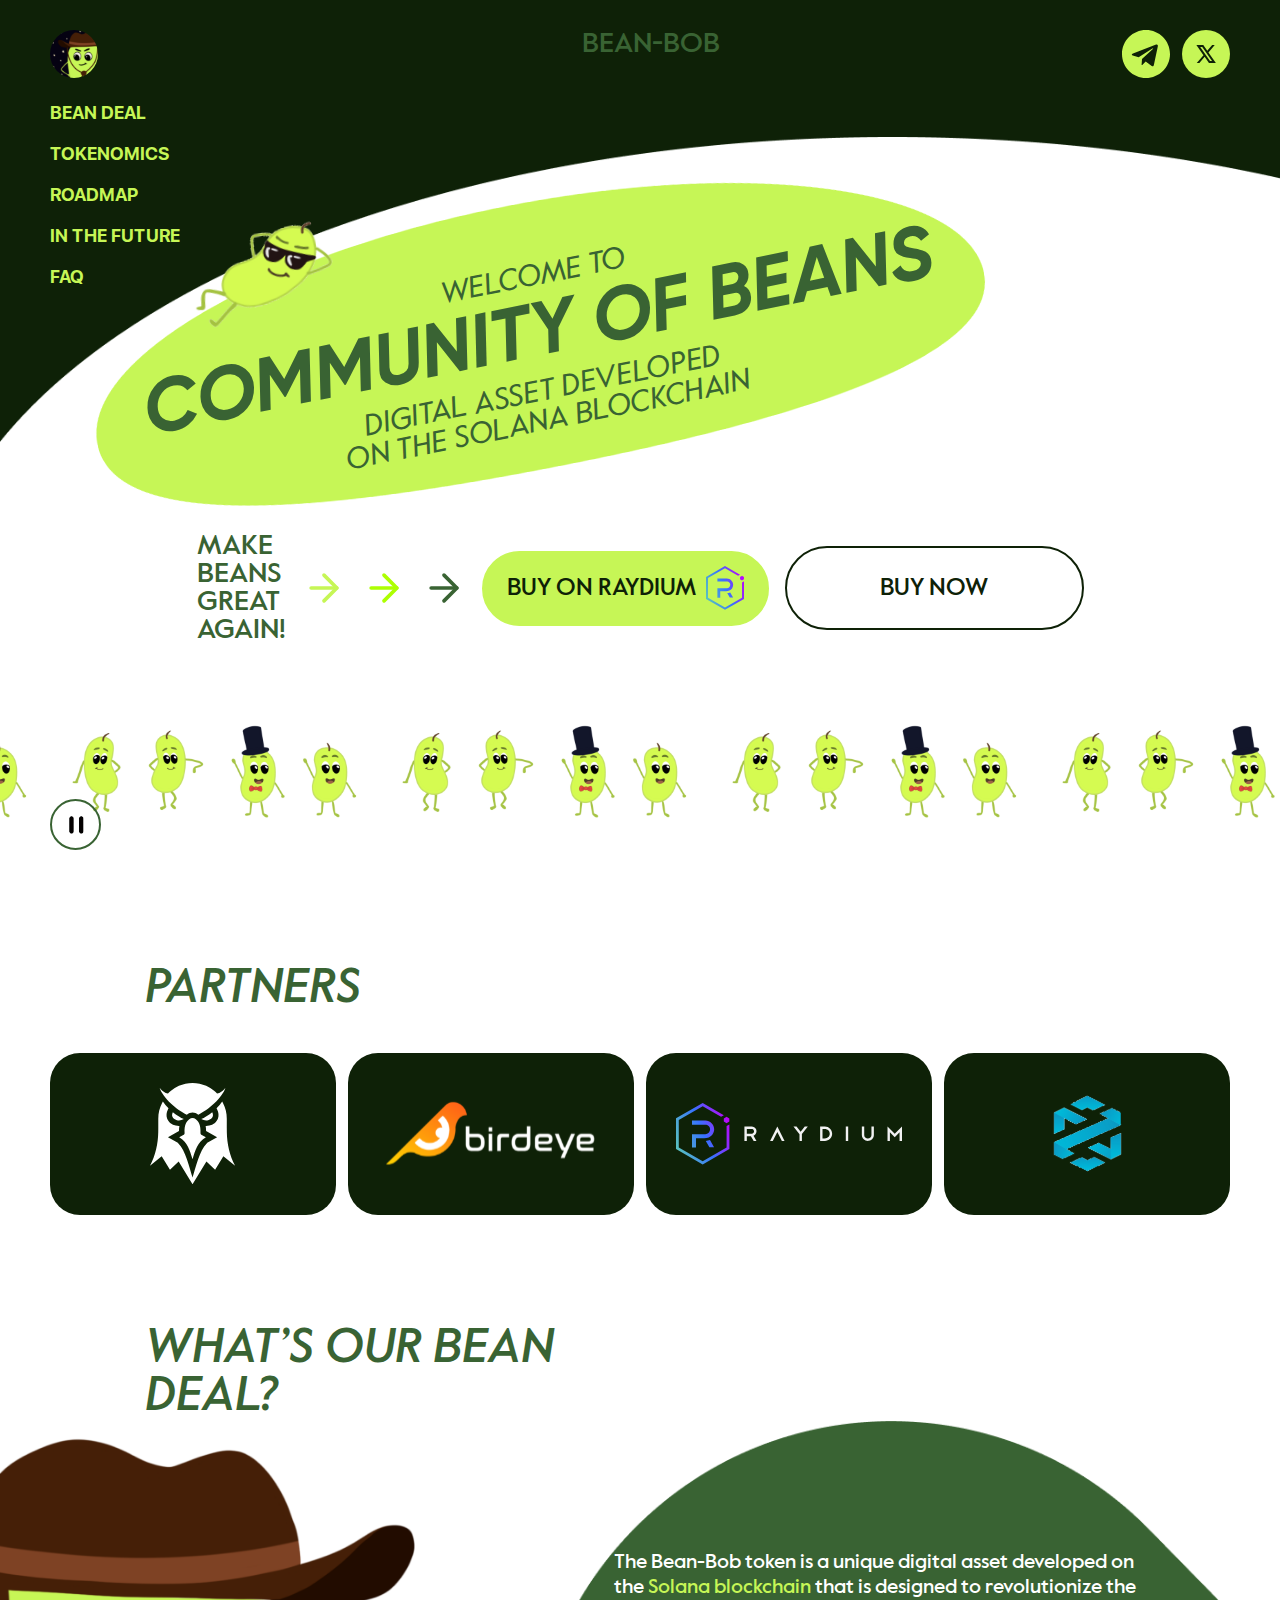
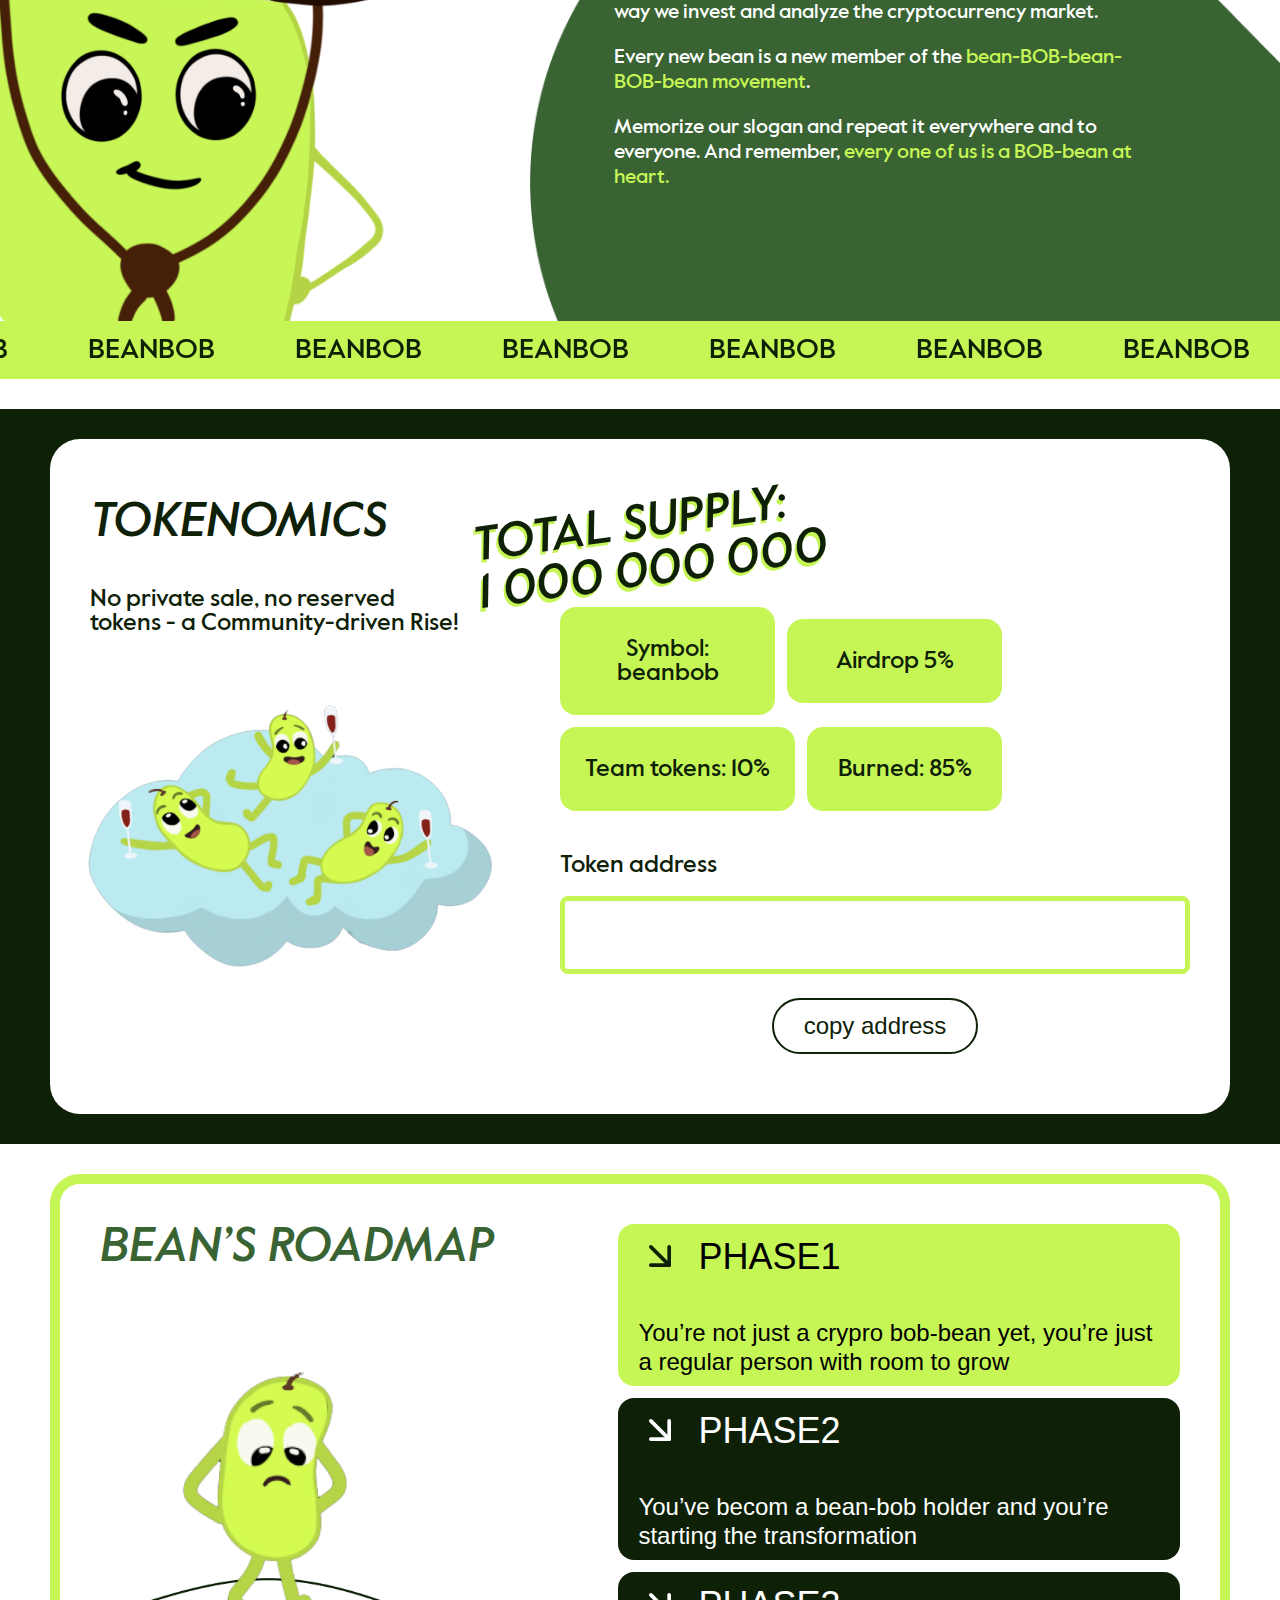
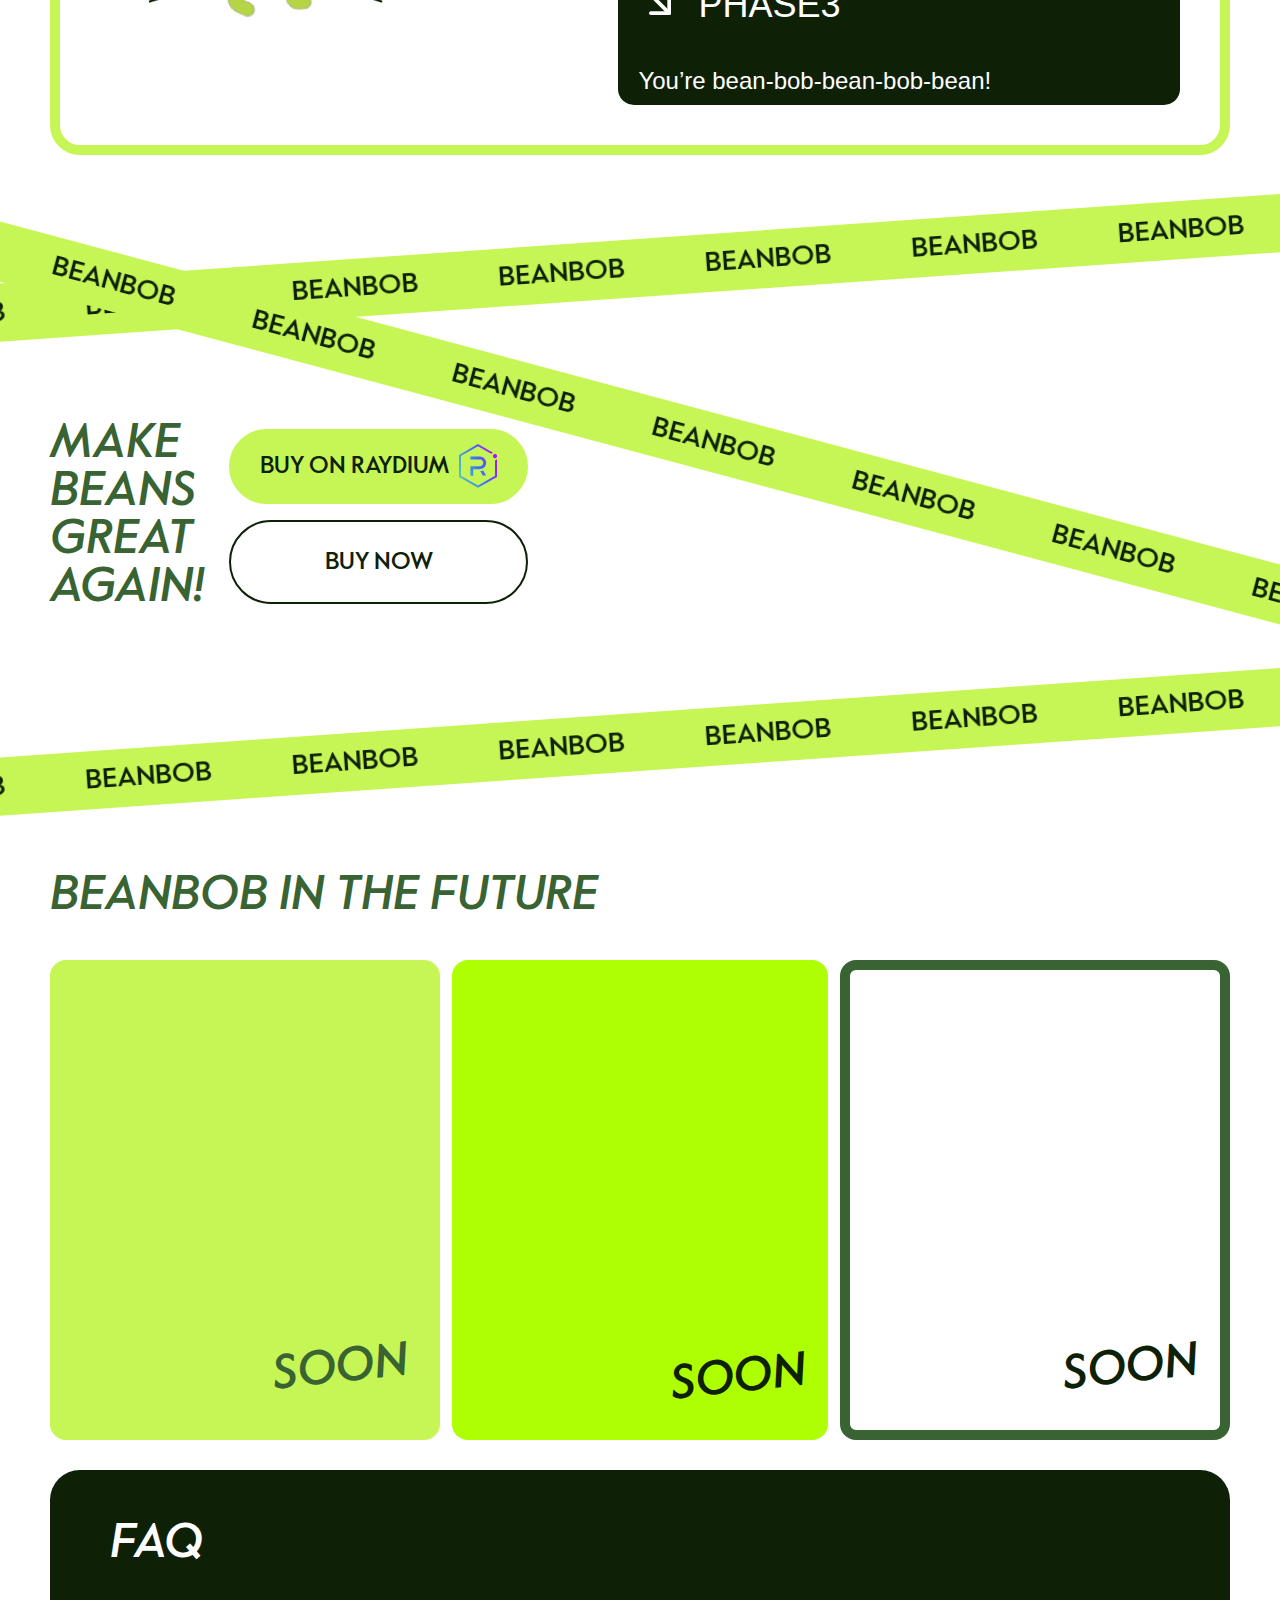
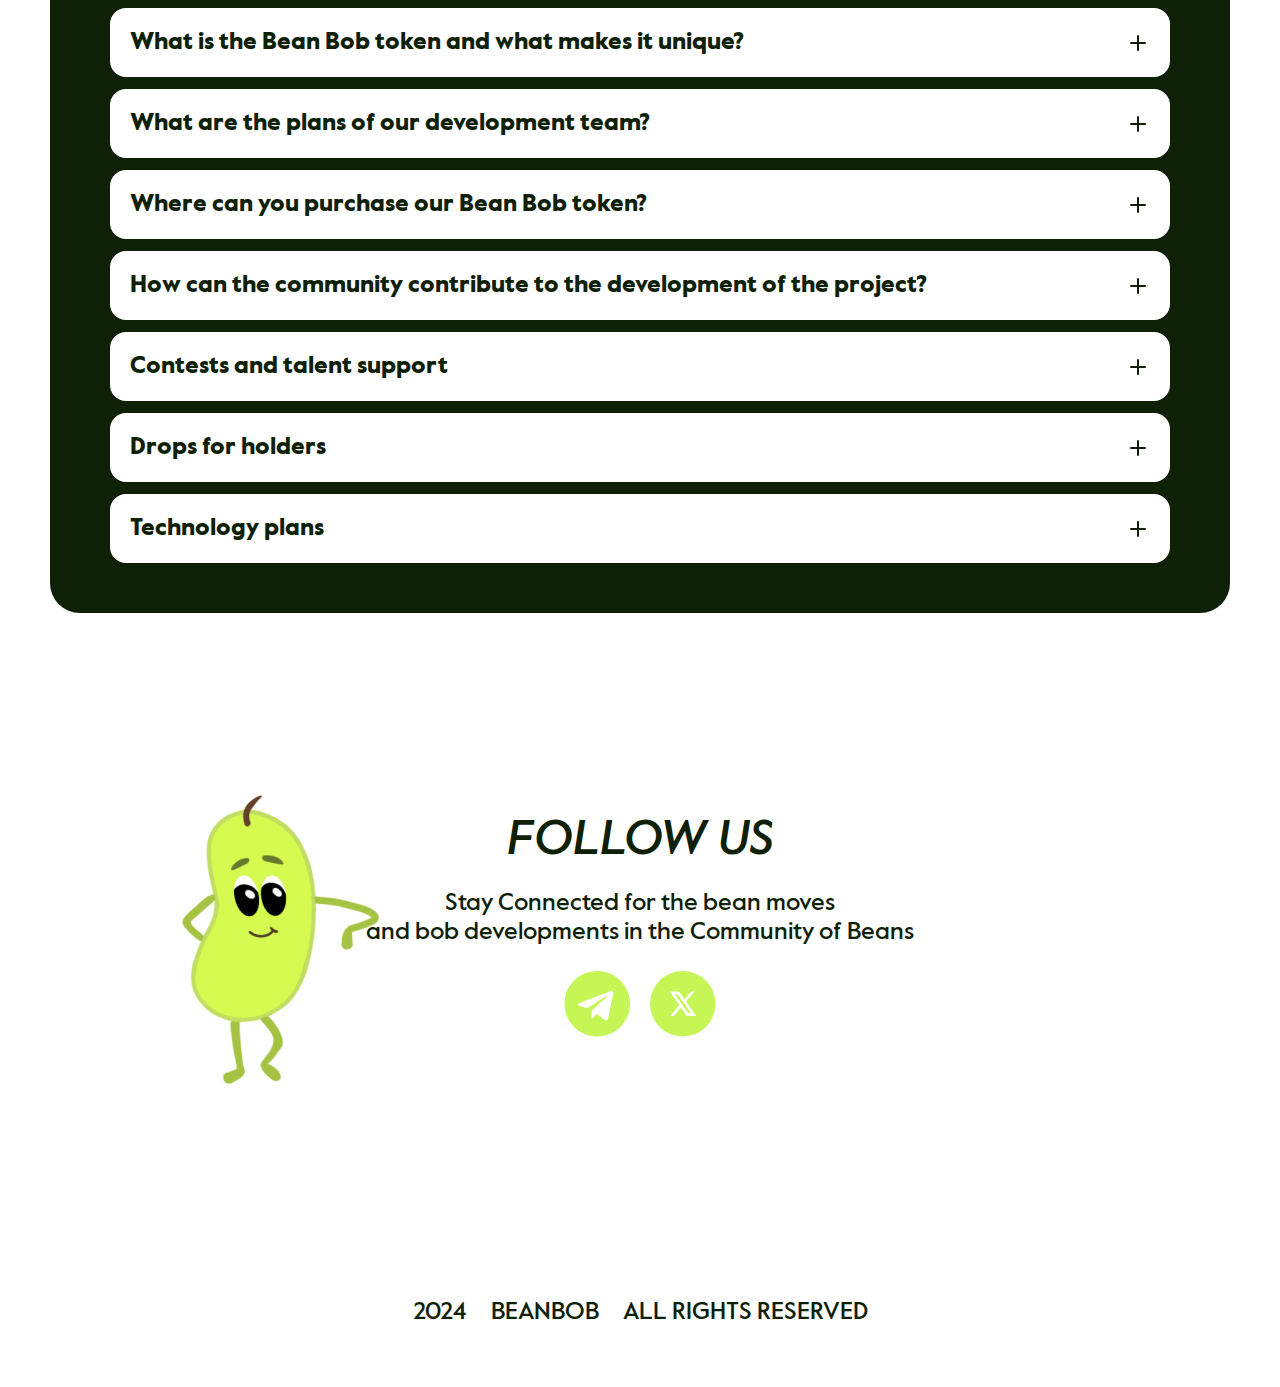
==== index.html @ 5bbc1e8b "pravka bajarildi" ====
<!DOCTYPE html>
<html lang="en">
<head>
    <meta charset="UTF-8">
    <meta name="viewport" content="width=device-width, initial-scale=1.0">
    <title>Title</title>
    <!-- Fonts -->
    <link rel="stylesheet" href="font/Gilroy/stylesheet.css">
    <link rel="stylesheet" href="font/Sf-ui-display/stylesheet.css">
    <link rel="stylesheet" href="font/ValueSansPro/stylesheet.css">
    <!-- Style css -->
    <link rel="stylesheet" href="css/style.css">
</head>
<body>
    
    <div class="wrapper">

        <!-- Header start -->
        <header class="header" id="header">
            <div class="container">
                <div class="header-content">
                    <div class="header-navs">
                        <a href="#" class="header-logo"><img src="images/logo.svg" alt=""></a>
                        <div class="header-nav">
                            <a href="#header" class="header-nav-link">BEAN DEAL</a>
                            <a href="#token" class="header-nav-link">TOKENOMICS</a>
                            <a href="#roadmap" class="header-nav-link">ROADMAP</a>
                            <a href="#beanbob" class="header-nav-link">in the future</a>
                            <a href="#faq" class="header-nav-link">FAQ</a>
                        </div>
                    </div>
                    <h4 class="header-mob-title">BEAN-BOB</h4>
                    <div class="header-socicial">
                        <a href="https://t.me/BEANBOB_COIN_PORTAL" class="header-socicial-link"><img src="images/icons/telegram-green.svg" alt=""></a>
                        <a href="https://twitter.com/beanbobcoin" class="header-socicial-link"><img src="images/icons/twitter-green.svg" alt=""></a>
                    </div>

                    <button class="bars"><img src="images/icons/bars.svg" alt=""></button>
                </div>
            </div>
        </header>
        
        <header class="header-scroll">
            <div class="container">
                <div class="header__scroll-content">
                    <a href="#!" class="header__scroll-logo"><img src="images/logo.svg" alt=""></a>
                    <div class="header__scroll-navs">
                        <a href="#header" class="header__scroll-nav">BEAN DEAL</a>
                        <a href="#token" class="header__scroll-nav">TOKENOMICS</a>
                        <a href="#roadmap" class="header__scroll-nav">ROADMAP</a>
                        <a href="#faq" class="header__scroll-nav">FAQ</a>
                    </div>
                    <div class="header__scroll-socicial">
                        <a href="https://t.me/BEANBOB_COIN_PORTAL" class="header__scroll-link"><img src="images/icons/telegram-green2.svg" alt=""></a>
                        <a href="https://twitter.com/beanbobcoin" class="header__scroll-link"><img src="images/icons/twitter-green2.svg" alt=""></a>
                    </div>
                    <button class="bars"><img src="images/icons/bars.svg" alt=""></button>
                </div>
            </div>
        </header>

        <div class="header-mob">
            <button class="header-mob-close"><img src="images/icons/close.svg" alt=""></button>
            <div class="header-mob-content">
                <div class="header-mob-nav">
                    <a href="#header" class="header-mob-link">BEAN DEAL</a>
                    <a href="#token" class="header-mob-link">TOKENOMICS</a>
                    <a href="#roadmap" class="header-mob-link">ROADMAP</a>
                    <a href="#beanbob" class="header-mob-link">in the future</a>
                    <a href="#faq" class="header-mob-link">FAQ</a>
                </div>
                <div class="header-socicial">
                    <a href="https://t.me/BEANBOB_COIN_PORTAL" class="header-socicial-link"><img src="images/icons/telegram-green.svg" alt=""></a>
                    <a href="https://twitter.com/beanbobcoin" class="header-socicial-link"><img src="images/icons/header-mob-twitter.svg" alt=""></a>
                </div>
            </div>
        </div>
        <div class="header-mob-bg"></div>
        <!-- Header end -->

        <main>
            <!-- Home start -->
            <section class="home" id="home">
                <div class="container">
                    <div class="home-content">
                        <div class="home-title">
                            <img src="images/home-bob.png" alt="" class="home-bob-img">
                            <h2>WELCOME TO</h2>
                            <h1>COMMUNITY OF BEans</h1>
                            <h2>digital asset developed <br> on the Solana blockchain</h2>
                        </div>
                        <div class="home-info">
                            <div class="home-info-title">
                                <h4>
                                    Make <br> beans <br> great <br> again!
                                </h4>
                                <img src="images/icons/three-arrow.svg" alt="">
                            </div>
                            <div class="home-info-links">
                                <a href="#!" class="home-info-link raydium-btn  ">
                                    BUY ON RAYDIUM 
                                    <img src="images/icons/raydium-icon.svg" alt="">
                                </a>
                                <a href="#!" class="home-info-link buy-btn">BUY NOW</a>
                            </div>
                        </div>
                    </div>
                </div>
                <div class="home-bobs">
                    <div class="home-bob marque-item1">
                        <img src="images/bobs-four.svg" alt="" class="home-bobs-img">
                        <img src="images/bobs-four.svg" alt="" class="home-bobs-img">
                        <img src="images/bobs-four.svg" alt="" class="home-bobs-img">
                        <img src="images/bobs-four.svg" alt="" class="home-bobs-img">
                        <img src="images/bobs-four.svg" alt="" class="home-bobs-img">
                        <img src="images/bobs-four.svg" alt="" class="home-bobs-img">
                    </div>
                    <div class="home-bob marque-item1">
                        <img src="images/bobs-four.svg" alt="" class="home-bobs-img">
                        <img src="images/bobs-four.svg" alt="" class="home-bobs-img">
                        <img src="images/bobs-four.svg" alt="" class="home-bobs-img">
                        <img src="images/bobs-four.svg" alt="" class="home-bobs-img">
                        <img src="images/bobs-four.svg" alt="" class="home-bobs-img">
                        <img src="images/bobs-four.svg" alt="" class="home-bobs-img">
                    </div>
                    <div class="home-bob marque-item1">
                        <img src="images/bobs-four.svg" alt="" class="home-bobs-img">
                        <img src="images/bobs-four.svg" alt="" class="home-bobs-img">
                        <img src="images/bobs-four.svg" alt="" class="home-bobs-img">
                        <img src="images/bobs-four.svg" alt="" class="home-bobs-img">
                        <img src="images/bobs-four.svg" alt="" class="home-bobs-img">
                        <img src="images/bobs-four.svg" alt="" class="home-bobs-img">
                    </div>
                </div>
            </section>
            <!-- Home end -->

            <!-- Partners start -->
            <section class="partners">
                <div class="container">
                    <div class="partners-content">
                        <h2 class="partners-title">partners</h2>

                        <div class="partners-logo">
                            <a href="#!" class="partners-logo-link"><img src="images/partners-logo1.svg" alt=""></a>
                            <a href="#!" class="partners-logo-link">
                                <img src="images/partners-logo2.svg" alt="" class="partners-logo-img">
                                <img src="images/partners-logo-mob1.svg" alt="" class="partners-logo-mob">
                            </a>
                            <a href="#!" class="partners-logo-link">
                                <img src="images/partners-logo3.svg" alt="" class="partners-logo-img">
                                <img src="images/partners-logo-mob2.svg" alt="" class="partners-logo-mob">
                            </a>
                            <a href="#!" class="partners-logo-link"><img src="images/partners-logo4.svg" alt=""></a>
                        </div>
                    </div>
                </div>
            </section>
            <!-- Partners end -->

            <!-- Deal start -->
            <section class="deal">
                <div class="container">
                    <h2 class="deal-title">what’s our bean deal?</h2>
                    <div class="deal-content">
                        <img src="images/big-bob.png" alt="" class="deal-bob">    
                        <img src="images/big-bob-mob.png" alt="" class="deal-bob-mob">  
                        <div class="deal-info">
                            <p class="deal-text">
                                The Bean-Bob token is a unique digital asset developed on the <span>Solana blockchain</span> that is designed to revolutionize the way we invest and analyze the cryptocurrency market. 
                            </p>
                            <p class="deal-text">
                                Every new bean is a new member of the <span>bean-BOB-bean-BOB-bean movement</span>. 
                            </p>
                            <p class="deal-text">
                                Memorize our slogan and repeat it everywhere and to everyone. And remember, <span>every one of us is a BOB-bean at heart.</span>
                            </p>
                        </div>
                    </div>
                </div>
                <div class="marquee-wrap">
                    <div class="marque-item1">
                        <span>beanbob</span>
                        <span>beanbob</span>
                        <span>beanbob</span>
                        <span>beanbob</span>
                        <span>beanbob</span>
                        <span>beanbob</span>
                        <span>beanbob</span>
                        <span>beanbob</span>
                        <span>beanbob</span>
                        <span>beanbob</span>
                    </div>
                    <div class="marque-item1">
                        <span>beanbob</span>
                        <span>beanbob</span>
                        <span>beanbob</span>
                        <span>beanbob</span>
                        <span>beanbob</span>
                        <span>beanbob</span>
                        <span>beanbob</span>
                        <span>beanbob</span>
                        <span>beanbob</span>
                        <span>beanbob</span>
                    </div>
                </div>
            </section>
            <!-- Deal end -->

            <!-- Token start -->
            <section class="token" id="token">
                <div class="container">
                    <div class="token-content">
                        <div class="token-info">
                            <h2 class="token-title">tokenomics</h2>
                            <p class="token-text">No private sale, no reserved tokens - a Community-driven Rise!</p>
                            <img src="images/cloud-bobs.png" alt="" class="token-img">
                        </div>
                        <div class="token-block">
                            <div class="token-block-top">
                                <div class="token-block-title">
                                    <h2>Total supply: <br> 1 000 000 000</h2>
                                </div>
                                <div class="token-items">
                                    <div class="token-item">
                                        Symbol: beanbob
                                    </div>
                                    <div class="token-item">
                                        Airdrop 5%
                                    </div>
                                    <div class="token-item">
                                        Team tokens: 10%
                                    </div>
                                    <div class="token-item">
                                        Burned: 85%
                                    </div>
                                </div>
                            </div>
                            <div class="token-address">
                                <div class="token-address-inp">
                                    <label for="addressInp">Token address</label>
                                    <input type="text" name="address" id="addressInp">
                                </div>
                                <button class="token-address-btn">copy address</button>
                            </div>
                        </div>
                    </div>
                </div>
            </section>
            <!-- Token end -->

            <!-- Roadmap start -->
            <section class="roadmap" id="roadmap">
                <div class="container">
                    <div class="roadmap-content">
                        <div class="roadmap-info">
                            <h2 class="roadmap-title">bean’s roadmap</h2>
                            <div class="roadmap-images">
                                <img src="images/roadmap-img1.png" alt="" class="roadmap-img active">
                                <img src="images/roadmap-img2.png" alt="" class="roadmap-img">
                                <img src="images/roadmap-img3.png" alt="" class="roadmap-img">
                            </div>
                        </div>
                        <div class="roadmap-tabs">
                            <button class="roadmap-tab active">
                                <div class="roadmap-tab-title">
                                    <svg width="44" height="44" viewBox="0 0 44 44" fill="none" xmlns="http://www.w3.org/2000/svg">
                                        <path d="M12.832 12.833L31.1654 31.1663" stroke="white" stroke-width="3.66667" stroke-linecap="round" stroke-linejoin="round"/>
                                        <path d="M31.1654 12.833V31.1663H12.832" stroke="white" stroke-width="3.66667" stroke-linecap="round" stroke-linejoin="round"/>
                                    </svg>
                                    <h3>PHASE1</h3>
                                </div>
                                <p class="roadmap-tab-text">You’re not just a crypro bob-bean yet, you’re just a regular person with room to grow</p>
                            </button>
                            <button class="roadmap-tab">
                                <div class="roadmap-tab-title">
                                    <svg width="44" height="44" viewBox="0 0 44 44" fill="none" xmlns="http://www.w3.org/2000/svg">
                                        <path d="M12.832 12.833L31.1654 31.1663" stroke="white" stroke-width="3.66667" stroke-linecap="round" stroke-linejoin="round"/>
                                        <path d="M31.1654 12.833V31.1663H12.832" stroke="white" stroke-width="3.66667" stroke-linecap="round" stroke-linejoin="round"/>
                                    </svg>
                                    <h3>PHASE2</h3>
                                </div>
                                <p class="roadmap-tab-text">You’ve becom a bean-bob holder and you’re starting the transformation</p>
                            </button>
                            <button class="roadmap-tab">
                                <div class="roadmap-tab-title">
                                    <svg width="44" height="44" viewBox="0 0 44 44" fill="none" xmlns="http://www.w3.org/2000/svg">
                                        <path d="M12.832 12.833L31.1654 31.1663" stroke="white" stroke-width="3.66667" stroke-linecap="round" stroke-linejoin="round"/>
                                        <path d="M31.1654 12.833V31.1663H12.832" stroke="white" stroke-width="3.66667" stroke-linecap="round" stroke-linejoin="round"/>
                                    </svg>
                                    <h3>PHASE3</h3>
                                </div>
                                <p class="roadmap-tab-text">You’re bean-bob-bean-bob-bean!</p>
                            </button>
                        </div>
                    </div>
                </div>
            </section>
            <!-- Roadmap end -->

            <!-- Great start -->
            <section class="great">
                <div class="great-marquee1 marquee-wrap">
                    <div class="marque-item2">
                        <span>beanbob</span>
                        <span>beanbob</span>
                        <span>beanbob</span>
                        <span>beanbob</span>
                        <span>beanbob</span>
                        <span>beanbob</span>
                        <span>beanbob</span>
                        <span>beanbob</span>
                        <span>beanbob</span>
                        <span>beanbob</span>
                    </div>
                    <div class="marque-item2">
                        <span>beanbob</span>
                        <span>beanbob</span>
                        <span>beanbob</span>
                        <span>beanbob</span>
                        <span>beanbob</span>
                        <span>beanbob</span>
                        <span>beanbob</span>
                        <span>beanbob</span>
                        <span>beanbob</span>
                        <span>beanbob</span>
                    </div>
                    <div class="marque-item2">
                        <span>beanbob</span>
                        <span>beanbob</span>
                        <span>beanbob</span>
                        <span>beanbob</span>
                        <span>beanbob</span>
                        <span>beanbob</span>
                        <span>beanbob</span>
                        <span>beanbob</span>
                        <span>beanbob</span>
                        <span>beanbob</span>
                    </div>
                </div>
            
                <div class="great-marquee2 marquee-wrap">
                    <div class="marque-item1">
                        <span>beanbob</span>
                        <span>beanbob</span>
                        <span>beanbob</span>
                        <span>beanbob</span>
                        <span>beanbob</span>
                        <span>beanbob</span>
                        <span>beanbob</span>
                        <span>beanbob</span>
                        <span>beanbob</span>
                        <span>beanbob</span>
                    </div>
                    <div class="marque-item1">
                        <span>beanbob</span>
                        <span>beanbob</span>
                        <span>beanbob</span>
                        <span>beanbob</span>
                        <span>beanbob</span>
                        <span>beanbob</span>
                        <span>beanbob</span>
                        <span>beanbob</span>
                        <span>beanbob</span>
                        <span>beanbob</span>
                    </div>
                    <div class="marque-item1">
                        <span>beanbob</span>
                        <span>beanbob</span>
                        <span>beanbob</span>
                        <span>beanbob</span>
                        <span>beanbob</span>
                        <span>beanbob</span>
                        <span>beanbob</span>
                        <span>beanbob</span>
                        <span>beanbob</span>
                        <span>beanbob</span>
                    </div>
                </div>

                <div class="container">
                    <div class="great-content">
                        <h2 class="great-title">Make beans great again!</h2>
                        <div class="great-links">
                            <a href="#!" class="great-link raydium-btn">
                                BUY ON RAYDIUM 
                                <img src="images/icons/raydium-icon.svg" alt="">
                            </a>
                            <a href="#!" class="great-link buy-btn">BUY NOW</a>
                        </div>
                    </div>
                </div>

                <div class="great-marquee3 marquee-wrap">
                    <div class="marque-item1">
                        <span>beanbob</span>
                        <span>beanbob</span>
                        <span>beanbob</span>
                        <span>beanbob</span>
                        <span>beanbob</span>
                        <span>beanbob</span>
                        <span>beanbob</span>
                        <span>beanbob</span>
                        <span>beanbob</span>
                        <span>beanbob</span>
                    </div>
                    <div class="marque-item1">
                        <span>beanbob</span>
                        <span>beanbob</span>
                        <span>beanbob</span>
                        <span>beanbob</span>
                        <span>beanbob</span>
                        <span>beanbob</span>
                        <span>beanbob</span>
                        <span>beanbob</span>
                        <span>beanbob</span>
                        <span>beanbob</span>
                    </div>
                    <div class="marque-item1">
                        <span>beanbob</span>
                        <span>beanbob</span>
                        <span>beanbob</span>
                        <span>beanbob</span>
                        <span>beanbob</span>
                        <span>beanbob</span>
                        <span>beanbob</span>
                        <span>beanbob</span>
                        <span>beanbob</span>
                        <span>beanbob</span>
                    </div>
                </div>
            </section>
            <!-- Great end -->

            <!-- Beanbob start -->
            <section class="beanbob" id="beanbob">
                <div class="container">
                    <h2 class="beanbob-title">beanbob in the future</h2>
                    <div class="beanbob-items">
                        <div class="beanbob-item">
                            <h3 class="beanbob-item-title">SOON</h3>
                        </div>
                        <div class="beanbob-item">
                            <h3 class="beanbob-item-title">SOON</h3>
                        </div>
                        <div class="beanbob-item">
                            <h3 class="beanbob-item-title">SOON</h3>
                        </div>
                    </div>
                </div>
            </section>
            <!-- Beanbob end -->

            <!-- Faq start -->
            <section class="faq" id="faq">
                <div class="container">
                    <div class="faq-content">
                        <h2 class="faq-title">FAQ</h2>

                        <div class="faq-accordion">
                            <div class="faq-item">
                                <div class="accordion-header">
                                    <h3>What is the Bean Bob token and what makes it unique?</h3>
                                    <button class="accordion-icon">
                                        <img src="images/icons/plus.svg" alt="" class="plus">
                                        <img src="images/icons/x-close.svg" alt="" class="x-close">
                                    </button>
                                </div>
                                <div class="accordion-content">
                                    The Bean Bob token is a cryptocurrency that blends humor and innovation. We place special emphasis on entertainment and technology.
                                </div>
                            </div>
                            <div class="faq-item">
                                <div class="accordion-header">
                                    <h3>What are the plans of our development team?</h3>
                                    <button class="accordion-icon">
                                        <img src="images/icons/plus.svg" alt="" class="plus">
                                        <img src="images/icons/x-close.svg" alt="" class="x-close">
                                    </button>
                                </div>
                                <div class="accordion-content">
                                    We plan to expand the functionality of the Bean Bob token and introduce new features in the near future. Our team is already working on this.
                                </div>
                            </div>
                            <div class="faq-item">
                                <div class="accordion-header">
                                    <h3>Where can you purchase our Bean Bob token?</h3>
                                    <button class="accordion-icon">
                                        <img src="images/icons/plus.svg" alt="" class="plus">
                                        <img src="images/icons/x-close.svg" alt="" class="x-close">
                                    </button>
                                </div>
                                <div class="accordion-content">
                                    Our token can be purchased on the Raydium and BirdEye platforms.
                                </div>
                            </div>
                            <div class="faq-item">
                                <div class="accordion-header">
                                    <h3>How can the community contribute to the development of the project?</h3>
                                    <button class="accordion-icon">
                                        <img src="images/icons/plus.svg" alt="" class="plus">
                                        <img src="images/icons/x-close.svg" alt="" class="x-close">
                                    </button>
                                </div>
                                <div class="accordion-content">
                                    We encourage the community to actively participate in discussions, offer ideas, and assist in promoting the project through social media and other channels.
                                </div>
                            </div>
                            <div class="faq-item">
                                <div class="accordion-header">
                                    <h3>Contests and talent support</h3>
                                    <button class="accordion-icon">
                                        <img src="images/icons/plus.svg" alt="" class="plus">
                                        <img src="images/icons/x-close.svg" alt="" class="x-close">
                                    </button>
                                </div>
                                <div class="accordion-content">
                                    We support talent and organize numerous contests both in the online space and in real life. Join us and win prizes!
                                </div>
                            </div>
                            <div class="faq-item">
                                <div class="accordion-header">
                                    <h3>Drops for holders</h3>
                                    <button class="accordion-icon">
                                        <img src="images/icons/plus.svg" alt="" class="plus">
                                        <img src="images/icons/x-close.svg" alt="" class="x-close">
                                    </button>
                                </div>
                                <div class="accordion-content">
                                    Drops have been prepared for our holders. Stay updated on our social media channels to seize the chance to receive exclusive rewards!
                                </div>
                            </div>
                            <div class="faq-item">
                                <div class="accordion-header">
                                    <h3>Technology plans</h3>
                                    <button class="accordion-icon">
                                        <img src="images/icons/plus.svg" alt="" class="plus">
                                        <img src="images/icons/x-close.svg" alt="" class="x-close">
                                    </button>
                                </div>
                                <div class="accordion-content">
                                    We are working on several utilities for the Bean Bob project, but it all depends on how much the community embraces our token from the very beginning and what ideas we can implement together. Stay tuned for updates!
                                </div>
                            </div>
                        </div>
                    </div>
                </div>
            </section>
            <!-- Faq end -->

            <!-- Follow us start -->
            <section class="follow">
                <div class="container">
                    <div class="follow-content">
                        <img src="images/follow-img.png" alt="" class="follow-img">
                        <div class="follow-info">
                            <img src="images/follow-img-mob.svg" alt="" class="follow-img-mob">
                            <h2 class="follow-title">FOLLOW US</h2>
                            <p class="follow-text">Stay Connected for the bean moves <br> and bob developments in the Community of Beans</p>
                            <div class="follow-socicial">
                                <a href="https://t.me/BEANBOB_COIN_PORTAL"><img src="images/icons/follow-tg.svg" alt=""></a>
                                <a href="https://twitter.com/beanbobcoin"><img src="images/icons/follow-twitter.svg" alt=""></a>
                            </div>
                        </div>
                    </div>
                </div>
            </section>
            <!-- Follow us end -->

        </main>
    
        <!-- Footer start -->
        <div class="copyright">
            <div class="container">
                <div class="copyright-info">
                    <span>2024</span>
                    <span>BEANBOB</span>
                    <span>ALL RIGHTS RESERVED</span>
                </div>
            </div>
        </div>
        <!-- Footer end -->

    </div>

    <div class="play-music-wrap">
        <audio id="myAudio" autoplay>
            <source src="./music/music.mp3" type="audio/mpeg">
        </audio>
        <button class="play-music pause" onclick="toggleAudio()">
            <img src="images/icons/pause.png" alt="" class="pause">
        </button>
    </div>




    <script src="https://cdnjs.cloudflare.com/ajax/libs/gsap/3.9.1/gsap.min.js"></script>
    <script src="js/main.js"></script>
</body>
</html>
---- font/Gilroy/stylesheet.css ----
@font-face {
    font-family: 'Gilroy';
    src: url('Gilroy-Regular.eot');
    src: local('Gilroy Regular'), local('Gilroy-Regular'),
        url('Gilroy-Regular.eot?#iefix') format('embedded-opentype'),
        url('Gilroy-Regular.woff2') format('woff2'),
        url('Gilroy-Regular.woff') format('woff'),
        url('Gilroy-Regular.ttf') format('truetype');
    font-weight: normal;
    font-style: normal;
}

@font-face {
    font-family: 'Gilroy';
    src: url('Gilroy-ExtraboldItalic.eot');
    src: local('Gilroy Extrabold Italic'), local('Gilroy-ExtraboldItalic'),
        url('Gilroy-ExtraboldItalic.eot?#iefix') format('embedded-opentype'),
        url('Gilroy-ExtraboldItalic.woff2') format('woff2'),
        url('Gilroy-ExtraboldItalic.woff') format('woff'),
        url('Gilroy-ExtraboldItalic.ttf') format('truetype');
    font-weight: 800;
    font-style: italic;
}

@font-face {
    font-family: 'Gilroy';
    src: url('Gilroy-Bold.eot');
    src: local('Gilroy Bold'), local('Gilroy-Bold'),
        url('Gilroy-Bold.eot?#iefix') format('embedded-opentype'),
        url('Gilroy-Bold.woff2') format('woff2'),
        url('Gilroy-Bold.woff') format('woff'),
        url('Gilroy-Bold.ttf') format('truetype');
    font-weight: bold;
    font-style: normal;
}

@font-face {
    font-family: 'Gilroy';
    src: url('Gilroy-Black.eot');
    src: local('Gilroy Black'), local('Gilroy-Black'),
        url('Gilroy-Black.eot?#iefix') format('embedded-opentype'),
        url('Gilroy-Black.woff2') format('woff2'),
        url('Gilroy-Black.woff') format('woff'),
        url('Gilroy-Black.ttf') format('truetype');
    font-weight: 900;
    font-style: normal;
}

@font-face {
    font-family: 'Gilroy';
    src: url('Gilroy-Light.eot');
    src: local('Gilroy Light'), local('Gilroy-Light'),
        url('Gilroy-Light.eot?#iefix') format('embedded-opentype'),
        url('Gilroy-Light.woff2') format('woff2'),
        url('Gilroy-Light.woff') format('woff'),
        url('Gilroy-Light.ttf') format('truetype');
    font-weight: 300;
    font-style: normal;
}

@font-face {
    font-family: 'Gilroy';
    src: url('Gilroy-Semibold.eot');
    src: local('Gilroy Semibold'), local('Gilroy-Semibold'),
        url('Gilroy-Semibold.eot?#iefix') format('embedded-opentype'),
        url('Gilroy-Semibold.woff2') format('woff2'),
        url('Gilroy-Semibold.woff') format('woff'),
        url('Gilroy-Semibold.ttf') format('truetype');
    font-weight: 600;
    font-style: normal;
}

@font-face {
    font-family: 'Gilroy';
    src: url('Gilroy-Medium.eot');
    src: local('Gilroy Medium'), local('Gilroy-Medium'),
        url('Gilroy-Medium.eot?#iefix') format('embedded-opentype'),
        url('Gilroy-Medium.woff2') format('woff2'),
        url('Gilroy-Medium.woff') format('woff'),
        url('Gilroy-Medium.ttf') format('truetype');
    font-weight: 500;
    font-style: normal;
}

@font-face {
    font-family: 'Gilroy';
    src: url('Gilroy-MediumItalic.eot');
    src: local('Gilroy Medium Italic'), local('Gilroy-MediumItalic'),
        url('Gilroy-MediumItalic.eot?#iefix') format('embedded-opentype'),
        url('Gilroy-MediumItalic.woff2') format('woff2'),
        url('Gilroy-MediumItalic.woff') format('woff'),
        url('Gilroy-MediumItalic.ttf') format('truetype');
    font-weight: 500;
    font-style: italic;
}

@font-face {
    font-family: 'Gilroy';
    src: url('Gilroy-BlackItalic.eot');
    src: local('Gilroy Black Italic'), local('Gilroy-BlackItalic'),
        url('Gilroy-BlackItalic.eot?#iefix') format('embedded-opentype'),
        url('Gilroy-BlackItalic.woff2') format('woff2'),
        url('Gilroy-BlackItalic.woff') format('woff'),
        url('Gilroy-BlackItalic.ttf') format('truetype');
    font-weight: 900;
    font-style: italic;
}

@font-face {
    font-family: 'Gilroy';
    src: url('Gilroy-UltraLight.eot');
    src: local('Gilroy UltraLight'), local('Gilroy-UltraLight'),
        url('Gilroy-UltraLight.eot?#iefix') format('embedded-opentype'),
        url('Gilroy-UltraLight.woff2') format('woff2'),
        url('Gilroy-UltraLight.woff') format('woff'),
        url('Gilroy-UltraLight.ttf') format('truetype');
    font-weight: 200;
    font-style: normal;
}

@font-face {
    font-family: 'Gilroy';
    src: url('Gilroy-RegularItalic.eot');
    src: local('Gilroy Regular Italic'), local('Gilroy-RegularItalic'),
        url('Gilroy-RegularItalic.eot?#iefix') format('embedded-opentype'),
        url('Gilroy-RegularItalic.woff2') format('woff2'),
        url('Gilroy-RegularItalic.woff') format('woff'),
        url('Gilroy-RegularItalic.ttf') format('truetype');
    font-weight: normal;
    font-style: italic;
}

@font-face {
    font-family: 'Gilroy';
    src: url('Gilroy-SemiboldItalic.eot');
    src: local('Gilroy Semibold Italic'), local('Gilroy-SemiboldItalic'),
        url('Gilroy-SemiboldItalic.eot?#iefix') format('embedded-opentype'),
        url('Gilroy-SemiboldItalic.woff2') format('woff2'),
        url('Gilroy-SemiboldItalic.woff') format('woff'),
        url('Gilroy-SemiboldItalic.ttf') format('truetype');
    font-weight: 600;
    font-style: italic;
}

@font-face {
    font-family: 'Gilroy';
    src: url('Gilroy-HeavyItalic.eot');
    src: local('Gilroy Heavy Italic'), local('Gilroy-HeavyItalic'),
        url('Gilroy-HeavyItalic.eot?#iefix') format('embedded-opentype'),
        url('Gilroy-HeavyItalic.woff2') format('woff2'),
        url('Gilroy-HeavyItalic.woff') format('woff'),
        url('Gilroy-HeavyItalic.ttf') format('truetype');
    font-weight: 900;
    font-style: italic;
}

@font-face {
    font-family: 'Gilroy';
    src: url('Gilroy-Extrabold.eot');
    src: local('Gilroy Extrabold'), local('Gilroy-Extrabold'),
        url('Gilroy-Extrabold.eot?#iefix') format('embedded-opentype'),
        url('Gilroy-Extrabold.woff2') format('woff2'),
        url('Gilroy-Extrabold.woff') format('woff'),
        url('Gilroy-Extrabold.ttf') format('truetype');
    font-weight: 800;
    font-style: normal;
}

@font-face {
    font-family: 'Gilroy';
    src: url('Gilroy-BoldItalic.eot');
    src: local('Gilroy Bold Italic'), local('Gilroy-BoldItalic'),
        url('Gilroy-BoldItalic.eot?#iefix') format('embedded-opentype'),
        url('Gilroy-BoldItalic.woff2') format('woff2'),
        url('Gilroy-BoldItalic.woff') format('woff'),
        url('Gilroy-BoldItalic.ttf') format('truetype');
    font-weight: bold;
    font-style: italic;
}

@font-face {
    font-family: 'Gilroy';
    src: url('Gilroy-UltraLightItalic.eot');
    src: local('Gilroy UltraLight Italic'), local('Gilroy-UltraLightItalic'),
        url('Gilroy-UltraLightItalic.eot?#iefix') format('embedded-opentype'),
        url('Gilroy-UltraLightItalic.woff2') format('woff2'),
        url('Gilroy-UltraLightItalic.woff') format('woff'),
        url('Gilroy-UltraLightItalic.ttf') format('truetype');
    font-weight: 200;
    font-style: italic;
}

@font-face {
    font-family: 'Gilroy';
    src: url('Gilroy-LightItalic.eot');
    src: local('Gilroy Light Italic'), local('Gilroy-LightItalic'),
        url('Gilroy-LightItalic.eot?#iefix') format('embedded-opentype'),
        url('Gilroy-LightItalic.woff2') format('woff2'),
        url('Gilroy-LightItalic.woff') format('woff'),
        url('Gilroy-LightItalic.ttf') format('truetype');
    font-weight: 300;
    font-style: italic;
}

@font-face {
    font-family: 'Gilroy';
    src: url('Gilroy-Heavy.eot');
    src: local('Gilroy Heavy'), local('Gilroy-Heavy'),
        url('Gilroy-Heavy.eot?#iefix') format('embedded-opentype'),
        url('Gilroy-Heavy.woff2') format('woff2'),
        url('Gilroy-Heavy.woff') format('woff'),
        url('Gilroy-Heavy.ttf') format('truetype');
    font-weight: 900;
    font-style: normal;
}

@font-face {
    font-family: 'Gilroy';
    src: url('Gilroy-Thin.eot');
    src: local('Gilroy Thin'), local('Gilroy-Thin'),
        url('Gilroy-Thin.eot?#iefix') format('embedded-opentype'),
        url('Gilroy-Thin.woff2') format('woff2'),
        url('Gilroy-Thin.woff') format('woff'),
        url('Gilroy-Thin.ttf') format('truetype');
    font-weight: 100;
    font-style: normal;
}

@font-face {
    font-family: 'Gilroy';
    src: url('Gilroy-ThinItalic.eot');
    src: local('Gilroy Thin Italic'), local('Gilroy-ThinItalic'),
        url('Gilroy-ThinItalic.eot?#iefix') format('embedded-opentype'),
        url('Gilroy-ThinItalic.woff2') format('woff2'),
        url('Gilroy-ThinItalic.woff') format('woff'),
        url('Gilroy-ThinItalic.ttf') format('truetype');
    font-weight: 100;
    font-style: italic;
}
---- font/Sf-ui-display/stylesheet.css ----
@font-face {
    font-family: 'SF UI Display';
    src: url('SFUIDisplay-Medium.woff') format('woff'),
        url('SFUIDisplay-Medium.ttf') format('truetype');
    font-weight: 500;
    font-style: normal;
    font-display: swap;
}

@font-face {
    font-family: 'SF UI Display';
    src: url('SFUIDisplay-Light.woff') format('woff'),
        url('SFUIDisplay-Light.ttf') format('truetype');
    font-weight: 200;
    font-style: normal;
    font-display: swap;
}

@font-face {
    font-family: 'SF UI Display';
    src: url('SFUIDisplay-Heavy.woff') format('woff'),
        url('SFUIDisplay-Heavy.ttf') format('truetype');
    font-weight: 900;
    font-style: normal;
    font-display: swap;
}

@font-face {
    font-family: 'SF UI Display';
    src: url('SFUIDisplay-Bold.woff') format('woff'),
        url('SFUIDisplay-Bold.ttf') format('truetype');
    font-weight: bold;
    font-style: normal;
    font-display: swap;
}

@font-face {
    font-family: 'SF UI Display';
    src: url('SFUIDisplay-Semibold.woff') format('woff'),
        url('SFUIDisplay-Semibold.ttf') format('truetype');
    font-weight: 600;
    font-style: normal;
    font-display: swap;
}

@font-face {
    font-family: 'SF UI Display';
    src: url('SFUIDisplay-Black.woff') format('woff'),
        url('SFUIDisplay-Black.ttf') format('truetype');
    font-weight: 900;
    font-style: normal;
    font-display: swap;
}

@font-face {
    font-family: 'SF UI Display';
    src: url('SFUIDisplay-Thin.woff') format('woff'),
        url('SFUIDisplay-Thin.ttf') format('truetype');
    font-weight: 100;
    font-style: normal;
    font-display: swap;
}

@font-face {
    font-family: 'SF UI Display';
    src: url('SFUIDisplay-Ultralight.woff') format('woff'),
        url('SFUIDisplay-Ultralight.ttf') format('truetype');
    font-weight: 200;
    font-style: normal;
    font-display: swap;
}
---- font/ValueSansPro/stylesheet.css ----
@font-face {
    font-family: 'Value Sans Pro';
    src: url('ValueSansPro-Black.woff') format('woff'),
        url('ValueSansPro-Black.ttf') format('truetype');
    font-weight: 900;
    font-style: normal;
    font-display: swap;
}

@font-face {
    font-family: 'Value Sans Pro';
    src: url('ValueSansPro-BlackItalic.woff') format('woff'),
        url('ValueSansPro-BlackItalic.ttf') format('truetype');
    font-weight: 900;
    font-style: italic;
    font-display: swap;
}

@font-face {
    font-family: 'Value Sans Pro';
    src: url('ValueSansPro-Black_1.woff') format('woff'),
        url('ValueSansPro-Black_1.ttf') format('truetype');
    font-weight: 900;
    font-style: normal;
    font-display: swap;
}

@font-face {
    font-family: 'Value Sans Pro';
    src: url('ValueSansPro-Black_2.woff') format('woff'),
        url('ValueSansPro-Black_2.ttf') format('truetype');
    font-weight: 900;
    font-style: normal;
    font-display: swap;
}

@font-face {
    font-family: 'Value Sans Pro';
    src: url('ValueSansPro-BlackItalic_1.woff') format('woff'),
        url('ValueSansPro-BlackItalic_1.ttf') format('truetype');
    font-weight: 900;
    font-style: italic;
    font-display: swap;
}

@font-face {
    font-family: 'Value Sans Pro';
    src: url('ValueSansPro-Bold.woff') format('woff'),
        url('ValueSansPro-Bold.ttf') format('truetype');
    font-weight: bold;
    font-style: normal;
    font-display: swap;
}

@font-face {
    font-family: 'Value Sans Pro';
    src: url('ValueSansPro-Italic.woff') format('woff'),
        url('ValueSansPro-Italic.ttf') format('truetype');
    font-weight: normal;
    font-style: italic;
    font-display: swap;
}

@font-face {
    font-family: 'Value Sans Pro';
    src: url('ValueSansPro-Medium.woff') format('woff'),
        url('ValueSansPro-Medium.ttf') format('truetype');
    font-weight: 500;
    font-style: normal;
    font-display: swap;
}

@font-face {
    font-family: 'Value Sans Pro';
    src: url('ValueSansPro-BoldItalic.woff') format('woff'),
        url('ValueSansPro-BoldItalic.ttf') format('truetype');
    font-weight: bold;
    font-style: italic;
    font-display: swap;
}

@font-face {
    font-family: 'Value Sans Pro';
    src: url('ValueSansPro-Medium_1.woff') format('woff'),
        url('ValueSansPro-Medium_1.ttf') format('truetype');
    font-weight: 500;
    font-style: normal;
    font-display: swap;
}

@font-face {
    font-family: 'Value Sans Pro';
    src: url('ValueSansPro-BlackItalic_2.woff') format('woff'),
        url('ValueSansPro-BlackItalic_2.ttf') format('truetype');
    font-weight: 900;
    font-style: italic;
    font-display: swap;
}

@font-face {
    font-family: 'Value Sans Pro';
    src: url('ValueSansPro-Bold_1.woff') format('woff'),
        url('ValueSansPro-Bold_1.ttf') format('truetype');
    font-weight: bold;
    font-style: normal;
    font-display: swap;
}

@font-face {
    font-family: 'Value Sans Pro';
    src: url('ValueSansPro-Bold_2.woff') format('woff'),
        url('ValueSansPro-Bold_2.ttf') format('truetype');
    font-weight: bold;
    font-style: normal;
    font-display: swap;
}

@font-face {
    font-family: 'Value Sans Pro';
    src: url('ValueSansPro-Italic_1.woff') format('woff'),
        url('ValueSansPro-Italic_1.ttf') format('truetype');
    font-weight: normal;
    font-style: italic;
    font-display: swap;
}

@font-face {
    font-family: 'Value Sans Pro';
    src: url('ValueSansPro-MediumItalic.woff') format('woff'),
        url('ValueSansPro-MediumItalic.ttf') format('truetype');
    font-weight: 500;
    font-style: italic;
    font-display: swap;
}

@font-face {
    font-family: 'Value Sans Pro';
    src: url('ValueSansPro-Italic_2.woff') format('woff'),
        url('ValueSansPro-Italic_2.ttf') format('truetype');
    font-weight: normal;
    font-style: italic;
    font-display: swap;
}

@font-face {
    font-family: 'Value Sans Pro';
    src: url('ValueSansPro-Medium_2.woff') format('woff'),
        url('ValueSansPro-Medium_2.ttf') format('truetype');
    font-weight: 500;
    font-style: normal;
    font-display: swap;
}

@font-face {
    font-family: 'Value Sans Pro';
    src: url('ValueSansPro-BoldItalic_1.woff') format('woff'),
        url('ValueSansPro-BoldItalic_1.ttf') format('truetype');
    font-weight: bold;
    font-style: italic;
    font-display: swap;
}

@font-face {
    font-family: 'Value Sans Pro';
    src: url('ValueSansPro-BoldItalic_2.woff') format('woff'),
        url('ValueSansPro-BoldItalic_2.ttf') format('truetype');
    font-weight: bold;
    font-style: italic;
    font-display: swap;
}

@font-face {
    font-family: 'Value Sans Pro';
    src: url('ValueSansPro-Regular.woff') format('woff'),
        url('ValueSansPro-Regular.ttf') format('truetype');
    font-weight: normal;
    font-style: normal;
    font-display: swap;
}

@font-face {
    font-family: 'Value Sans Pro';
    src: url('ValueSansPro-MediumItalic_1.woff') format('woff'),
        url('ValueSansPro-MediumItalic_1.ttf') format('truetype');
    font-weight: 500;
    font-style: italic;
    font-display: swap;
}

@font-face {
    font-family: 'Value Sans Pro';
    src: url('ValueSansPro-Regular_1.woff') format('woff'),
        url('ValueSansPro-Regular_1.ttf') format('truetype');
    font-weight: normal;
    font-style: normal;
    font-display: swap;
}

@font-face {
    font-family: 'Value Sans Pro';
    src: url('ValueSansPro-Regular_2.woff') format('woff'),
        url('ValueSansPro-Regular_2.ttf') format('truetype');
    font-weight: normal;
    font-style: normal;
    font-display: swap;
}

@font-face {
    font-family: 'Value Sans Pro';
    src: url('ValueSansPro-MediumItalic_2.woff') format('woff'),
        url('ValueSansPro-MediumItalic_2.ttf') format('truetype');
    font-weight: 500;
    font-style: italic;
    font-display: swap;
}
---- css/style.css ----
html {
    scroll-behavior: smooth;
}

*{
    padding: 0;
    margin: 0;
    box-sizing: border-box;
}

body{
    font-family: 'Value Sans Pro', sans-serif;
    font-style: normal;
    font-weight: 400;
    background-color: #FFF;
}
.wrapper{
    overflow-x: hidden;
}
.container{
    max-width: 1440px;
    padding: 0 50px;
    margin: 0 auto;
}

a {
    text-decoration: none;
}
a, img, button, input, select, textarea{
    transition: .3s ease all;
}
button {
    background-color: transparent;
    border: none;
    cursor: pointer;
}

.raydium-btn{
    box-sizing: border-box;
    border: 2px solid rgb(198, 246, 86);
    border-radius: 100px;
    width: 287px;
    height: 75px;
    display: flex;
    align-items: center;
    justify-content: center;
    gap: 10px;
    background: rgb(198, 246, 86);
    color: rgb(14, 33, 7);
    font-size: 24px;
    font-weight: 500;
    line-height: 24px;
}
.raydium-btn:hover{
    border: 2px solid rgb(57, 99, 51);
    background: rgb(173, 255, 2);
    color: rgb(57, 99, 51);
}
.buy-btn{
    width: 299px;
    height: 84px;
    box-sizing: border-box;
    border: 2px solid rgb(14, 33, 7);
    background: rgb(255, 255, 255);
    border-radius: 100px;
    display: flex;
    align-items: center;
    justify-content: center;
    color: rgb(14, 33, 7);
    font-size: 24px;
    font-weight: 500;
    line-height: 24px;
}
.buy-btn:hover{
    color: #FFF;
    background: rgb(14, 33, 7);;
}


/* Header start */
.header{
    background: rgb(14, 33, 7);
    padding: 30px 0 270px;
}
.header .header-content{
    position: relative;
    z-index: 3;
    display: flex;
    align-items: start;
    justify-content: space-between;
    gap: 20px;
}
.header .header-mob-title{
    color: rgb(57, 99, 51);
    font-size: 28px;
    font-weight: 500;
    line-height: 28px;
    text-transform: uppercase;
}
.header-content .header-navs,
.header-content .header-nav{
    display: flex;
    flex-direction: column;
    gap: 20px;
}
.header-content .header-nav-link{
    color: rgb(198, 246, 86);
    font-family: 'SF UI Display', sans-serif;
    font-size: 18px;
    font-weight: 700;
    line-height: 21px;
    text-transform: uppercase;
}
.header-content .header-nav-link:hover{
    color: #FFF;
}
.header-content .header-socicial{
    display: flex;
    align-items: center;
    gap: 12px;
}

.bars{
    display: none;
}

.header-mob{
    position: fixed;
    top: 60px;
    right: 16px;
    opacity: 0;
    pointer-events: none;
    border: 2px solid #0E2107;
    padding: 44px 24px 24px;
    border-radius: 8px;
    z-index: 12;
    background-color: #FFF;
    transition: .3s ease all;
}
.header-mob.active{
    opacity: 1;
    pointer-events: all;
}
.header-mob.active+.header-mob-bg{
    position: fixed;
    z-index: 11;
    top: 0;
    left: 0;
    width: 100%;
    height: 100vh;
    background-color: #000000b5;
}
.header-mob .header-mob-close{
    position: absolute;
    top: 8px;
    right: 8px;
}
.header-mob .header-mob-content{
    display: flex;
    flex-direction: column;
    gap: 24px;
}
.header-mob-content .header-mob-nav{
    display: flex;
    flex-direction: column;
    gap: 24px;
}
.header-mob-content .header-mob-link{
    font-size: 18px;
    font-weight: 700;
    line-height: 21px;
    color: #0E2107;
    text-transform: uppercase;
    white-space: nowrap;
}
.header-mob-content .header-socicial{
    display: flex;
    align-items: center;
    gap: 12px;
}
/* Header end */

/* Header scroll */
.header-scroll{
    position: fixed;
    top: -10px;
    left: 0;
    opacity: 0;
    pointer-events: none;
    z-index: 10;
    width: 100%;
    padding: 8px 0px;
    box-sizing: border-box;
    border: 3px solid rgb(14, 33, 7);
    border-radius: 16px;
    background: rgb(255, 255, 255);
    transition: .3s ease all;
}
.header-scroll.active{
    top: 0;
    opacity: 1;
    pointer-events: all;
}
.header-scroll .header__scroll-content{
    display: flex;
    align-items: center;
    justify-content: space-between;
}
.header-scroll .header__scroll-navs{
    display: flex;
    align-items: center;
    gap: 40px;
}
.header-scroll .header__scroll-nav{
    position: relative;
    color: rgb(14, 33, 7);
    font-size: 18px;
    font-weight: 700;
    line-height: 21px;
    overflow: hidden;
}
.header-scroll .header__scroll-nav::after{
    content: '';
    position: absolute;
    bottom: 0;
    left: -150%;
    width: 100%;
    height: 2px;
    background-color: rgb(14, 33, 7);
    transition: .3s ease all;
}
.header-scroll .header__scroll-nav:hover::after{
    left: 0;
}
.header-scroll .header__scroll-socicial{
    display: flex;
    align-items: center;
    gap: 12px;
}
/* Header scroll */


/* Play music */
.play-music{
    position: fixed;
    z-index: 10;
    bottom: 50px;
    left: 50px;
    display: flex;
    align-items: center;
    justify-content: center;
    width: 51px;
    height: 51px;
    border-radius: 100%;
    border: 2px solid rgb(57, 99, 51);
}
.play-music .play{
    padding-left: 3px;
}
.play-music .pause{
    width: 100%;
    border-radius: 100%;
    mix-blend-mode: color-burn;
}
/* Play music */

/* Home start */
.home{
    position: relative;
    margin-top: -420px;
    background-image: url(../images/home-bg-r.png);
    background-repeat: no-repeat;
    background-size: cover;
    height: 760px;
}
.home .home-content{
    position: relative;
    display: flex;
    flex-direction: column;
    gap: 30px;
}
.home-content .home-title{
    position: relative;
    background-image: url(../images/home-title-bg.png);
    background-repeat: no-repeat;
    background-size: contain;
    display: flex;
    align-items: center;
    justify-content: center;
    flex-direction: column;
    padding: 80px 0;
    width: 1190px;
    margin: 60px 0px 0px 75px;
}
.home-content .home-bob-img{
    position: absolute;
    top: -22px;
    left: 80px;
}
.home-content .home-title h2{
    color: rgb(57, 99, 51);
    font-weight: 400;
    font-style: italic;
    font-size: 36px;
    line-height: 36px;
    text-align: center;
    text-transform: uppercase;
    transform: rotate(-6.00deg);
}
.home-content .home-title h1{
    color: rgb(57, 99, 51);
    font-family: 'Gilroy', sans-serif;
    font-style: italic;
    font-size: 96px;
    font-weight: 700;
    line-height: 116px;
    letter-spacing: 0%;
    text-align: center;
    text-transform: uppercase;
    transform: rotate(-6.00deg);
}
.home-content .home-info{
    display: flex;
    align-items: center;
    justify-content: center;
    gap: 16px;
}
.home-info .home-info-title{
    display: flex;
    align-items: center;
    gap: 16px;
}
.home-info .home-info-title h4{
    color: rgb(57, 99, 51);
    font-size: 28px;
    font-weight: 500;
    line-height: 28px;
    text-transform: uppercase;
}
.home-info .home-info-links{
    display: flex;
    align-items: center;
    gap: 16px;
}

.home .home-bobs,
.home .home-bob{
    display: flex;
    align-items: center;
    margin-top: 35px;
}
/* .home .home-bobs .home-bob{
    animation: marquee 10s linear infinite;
    will-change: transform;
} */
.home .home-bobs .home-bobs-img{
    object-fit: contain;
}

/* Home end */

/* Partners start */
.partners{
    padding: 68px 0 110px;
}
.partners .partners-content{
    display: flex;
    flex-direction: column;
    gap: 40px;
}
.partners-content .partners-title{
    font-style: italic;
    color: rgb(57, 99, 51);
    font-size: 48px;
    font-weight: 500;
    line-height: 48px;
    text-transform: uppercase;
    padding-left: 95px;
}
.partners-content .partners-logo{
    display: flex;
    align-items: center;
    gap: 12px;
}
.partners-content .partners-logo-link{
    border-radius: 30px;
    background: rgb(14, 33, 7);
    width: 100%;
    min-width: 173px;
    height: 162px;
    display: flex;
    align-items: center;
    justify-content: center;
    padding: 30px;
}
.partners-content .partners-logo-link img{
    width: 100%;
}
.partners-content .partners-logo-link:nth-child(1) img,
.partners-content .partners-logo-link:nth-child(4) img{
    height: 102px;
}
.partners-content .partners-logo-link .partners-logo-mob{
    display: none;
}
.partners-content .partners-logo-link:nth-child(2) .partners-logo-mob{
    width: 64px;
}
.partners-content .partners-logo-link:nth-child(3) .partners-logo-mob{
    width: 105px;
}
/* Partners end */

/* Deal start */
.deal{
    position: relative;
    padding-bottom: 30px;
}
.deal .container{
    padding: 0;
}
.deal .deal-content{
    display: flex;
    gap: 63px;
}
.deal .deal-bob{
    width: 575px;
    object-fit: contain;
}
.deal .deal-bob-mob{
    display: none;
}
.deal .deal-title{
    font-style: italic;
    max-width: 411px;
    margin-left: 145px;
    color: rgb(57, 99, 51);
    font-size: 48px;
    font-weight: 500;
    line-height: 48px;
    text-transform: uppercase;
}
.deal-content .deal-info{
    display: flex;
    flex-direction: column;
    gap: 40px;
    background-image: url(../images/deal-info-bg.png);
    background-repeat: no-repeat;
    background-size: cover;
    width: 100%;
    padding: 170px 30px 30px 120px;
}
.deal-content .deal-text{
    max-width: 526px;
    font-size: 24px;
    font-weight: 500;
    color: #FFF;
    line-height: 29px;
}
.deal-content .deal-text span{
    color: rgb(198, 246, 86);
}


.marquee-wrap{
    padding: 15px 0;
    display: flex;
    align-items: center;
    gap: 80px;
    background: rgb(198, 246, 86);
}
.marquee-wrap .marque-item1,
.marquee-wrap .marque-item2{
    display: flex;
    align-items: center;
    gap: 80px;
}
.marquee-wrap span {
    color: rgb(14, 33, 7);
    font-size: 28px;
    font-weight: 500;
    line-height: 28px;
    text-transform: uppercase;
}

/* Deal end */

/* Token start */
.token{
    padding: 30px 0;
    background: rgb(14, 33, 7);
}
.token .token-content{
    display: flex;
    align-items: start;
    gap: 62px;
    padding: 60px 60px 60px 95px;
    border-radius: 30px;
    background: rgb(255, 255, 255);
}
.token-content .token-info{
    display: flex;
    flex-direction: column;
    gap: 40px;
}
.token-info .token-title{
    font-style: italic;
    color: rgb(14, 33, 7);
    font-size: 48px;
    font-weight: 500;
    line-height: 48px;
    text-transform: uppercase;
}
.token-info .token-text{
    max-width: 380px;
    color: rgb(14, 33, 7);
    font-size: 24px;
    font-weight: 500;
    line-height: 24px;
}
.token-info .token-img{
    margin-left: -103px;
}
.token-content .token-block{
    display: flex;
    flex-direction: column;
    gap: 40px;
    width: 100%;
}
.token-block .token-block-top{
    display: flex;
    flex-direction: column;
    gap: 12px;
}
.token-block .token-block-title{
    position: relative;
    margin-left: -85px;
}
.token-block .token-block-title h2{
    font-style: italic;
    width: 355px;
    color: rgb(14, 33, 7);
    font-size: 48px;
    font-weight: 500;
    line-height: 48px;
    text-transform: uppercase;
    transform: rotate(-8.00deg);
    text-shadow: #c6f656 -2.3px 3px;
}
.token-block .token-items{
    position: relative;
    display: flex;
    align-items: center;
    flex-wrap: wrap;
    gap: 12px;
    width: 502px;
}
.token-block .token-item{
    width: 245px;
    padding: 30px 20px;
    text-align: center;
    color: rgb(14, 33, 7);
    font-size: 24px; 
    font-weight: 500;
    line-height: 24px;
    border-radius: 16px;
    background: rgb(198, 246, 86);
    cursor: pointer;
}
.token-block .token-item:hover{
    transform: translate(10px, 0px);
    box-shadow: -11px 11px 0px rgb(14, 33, 7);
}
.token-block .token-item:nth-child(3){
    width: 266px;
}
.token-block .token-item:nth-child(4){
    width: 223px;
}
.token-block .token-address{
    display: flex;
    flex-direction: column;
    gap: 24px;
}
.token-address .token-address-inp{
    display: flex;
    flex-direction: column;
    gap: 16px;
}
.token-address .token-address-inp label{
    color: rgb(14, 33, 7);
    font-size: 24px;
    font-weight: 500;
    line-height: 29px;
}
.token-address .token-address-inp input{
    width: 100%;
    height: 78px;
    padding: 20px;
    color: rgb(14, 33, 7);
    font-size: 24px;
    font-weight: 500;
    line-height: 29px;
    box-sizing: border-box;
    border: 5px solid rgba(198, 246, 86, 1);
    border-radius: 8px;
    background: rgb(255, 255, 255);
    outline: none;
}
.token-address .token-address-btn{
    width: 206px;
    height: 56px;
    margin: 0 auto;
    box-sizing: border-box;
    border: 2px solid rgb(14, 33, 7);
    border-radius: 100px;
    background: rgb(255, 255, 255);
    display: flex;
    align-items: center;
    justify-content: center;
    color: rgb(14, 33, 7);
    font-size: 24px;
    font-weight: 500;
    line-height: 24px;
}
.token-address .token-address-btn:hover{
    color: #FFF;
    background-color: rgb(14, 33, 7);
}
/* Token end */

/* Roadmap start */
.roadmap{
    padding: 30px 0;
}
.roadmap .roadmap-content{
    display: flex;
    align-items: start;
    justify-content: space-between;
    gap: 40px;
    box-sizing: border-box;
    border: 10px solid rgb(198, 246, 86);
    border-radius: 30px;
    background: rgb(255, 255, 255);
    padding: 60px 95px 10px;
}
.roadmap-content .roadmap-info{
    display: flex;
    flex-direction: column;
}
.roadmap-content .roadmap-title{
    font-style: italic;
    color: rgb(57, 99, 51);
    font-size: 48px;
    font-weight: 500;
    line-height: 48px;
    text-transform: uppercase;
}
.roadmap-content .roadmap-img{
    display: none;
    width: 100%;
    height: 480px;
}
.roadmap-content .roadmap-img:nth-child(1){
    margin-left: -65px;
}
.roadmap-content .roadmap-img.active{
    display: block;
}

.roadmap-content .roadmap-tabs{
    display: flex;
    flex-direction: column;
    gap: 12px;
}
.roadmap-content .roadmap-tab{
    display: flex;
    flex-direction: column;
    gap: 40px;
    padding: 10px 20px;
    border-radius: 16px;
    background: rgb(14, 33, 7);
    width: 567px;
}
.roadmap-content .roadmap-tab.active{
    background-color: #C6F656;
}
.roadmap-tab.active svg path{
    stroke: #0E2107;
}
.roadmap-tab .roadmap-tab-title{
    display: flex;
    align-items: center;
    gap: 16px;
}
.roadmap-tab .roadmap-tab-title h3{
    color: rgb(255, 255, 255);
    font-size: 36px;
    font-weight: 500;
    line-height: 43px;
    text-transform: uppercase;
}
.roadmap-tab .roadmap-tab-text{
    color: rgb(255, 255, 255);
    font-size: 24px;
    font-weight: 500;
    line-height: 29px;
    text-align: start;
}
.roadmap-tab.active .roadmap-tab-title h3,
.roadmap-tab.active .roadmap-tab-text{
    color: rgb(0, 0, 0);
}

/* Roadmap end */



/* Great start */
.great{
    padding: 235px 0px 190px;
    position: relative;
}
.great-marquee1{
    display: flex;
    justify-content: end;
    position: absolute;
    top: 230px;
    width: 120%;
    left: 0;
    z-index: 2;
    margin-left: -50px;
    transform: rotate(15.00deg);
}
.great-marquee2{
    position: absolute;
    top: -115px;
    left: -10px;
    transform: rotate(-4.00deg);
}
.great-marquee3{
    position: absolute;
    bottom: 200px;
    left: -10px;
    transform: rotate(-4.00deg);
}
.great .great-content{
    display: flex;
    align-items: center;
    gap: 24px;
}
.great-content .great-title{
    color: rgb(57, 99, 51);
    font-style: italic;
    font-size: 48px;
    font-weight: 500;
    line-height: 48px;
    text-transform: uppercase;
    max-width: 155px;
}
.great-content .great-links{
    display: flex;
    flex-direction: column;
    gap: 16px;
}
.great-content .great-links .great-link{
    width: 299px;
}
/* Great end */


/* Beanbob start */
.beanbob{
    padding-top: 70px;
    padding-bottom: 30px;
}
.beanbob .beanbob-title{
    font-style: italic;
    color: rgb(57, 99, 51);
    font-size: 48px;
    font-weight: 500;
    line-height: 48px;
    text-transform: uppercase;
}
.beanbob .beanbob-items{
    position: relative;
    display: flex;
    align-items: center;
    justify-content: center;
    height: 100%;
    width: 100%;
    gap: 12px;
    margin-top: 40px;
}
.beanbob .beanbob-item{
    width: 100%;
    height: 480px;
    padding: 37px 22px;
    display: flex;
    align-items: end;
    justify-content: end;
    border-radius: 16px;
    border: 10px solid rgb(198, 246, 86);
    border-radius: 16px;
    background: rgb(198, 246, 86);
}
.beanbob .beanbob-item:nth-child(2){
    background: rgb(173, 255, 2);
    border: none;
}
.beanbob .beanbob-item:nth-child(3){
    border: 10px solid rgb(57, 99, 51);
    background-color: transparent;
}
.beanbob .beanbob-item .beanbob-item-title{
    font-style: italic;
    color: rgb(57, 99, 51);
    font-size: 48px;
    font-weight: 500;
    line-height: 48px;
    text-transform: uppercase;
    transform: rotate(-6.00deg);
}
.beanbob .beanbob-item:nth-child(2) .beanbob-item-title,
.beanbob .beanbob-item:nth-child(3) .beanbob-item-title{
    color: rgb(14, 33, 7);
}
/* Beanbob end */


/* Faq start */
.faq{
    padding-bottom: 124px;
}
.faq .faq-content{
    padding: 50px 60px;
    border-radius: 30px;
    background: rgb(14, 33, 7);
    display: flex;
    flex-direction: column;
    gap: 40px;
}
.faq-content .faq-title{
    font-style: italic;
    color: rgb(255, 255, 255);
    font-size: 48px;
    font-weight: 500;
    line-height: 48px;
    text-transform: uppercase;
}
.faq-content .faq-accordion{
    display: flex;
    flex-direction: column;
    gap: 12px;
}
.faq-content .faq-item{
    display: flex;
    flex-direction: column;
    border-radius: 16px;
    background: rgb(255, 255, 255);
    padding: 20px;
}
.faq-item .accordion-header{
    position: relative;
    display: flex;
    align-items: center;
    justify-content: space-between;
    cursor: pointer;
    transition: .3s ease all;
}
.faq-item .accordion-header.active{
    padding-bottom: 40px;
}
.faq-item .accordion-header h3{
    color: rgb(14, 33, 7);
    font-size: 24px;
    font-weight: 800;
    line-height: 29px;
}
.faq-item .accordion-icon img{
    position: absolute;
    right: 0;
    top: 3px;
    transition: .3s ease all;
}
.faq-item .accordion-icon .x-close{
    opacity: 0;
}
.faq-item .accordion-icon.active .x-close{
    opacity: 1;
}
.faq-item .accordion-icon.active .plus{
    opacity: 0;
}
.faq-item .accordion-content{
    color: rgb(14, 33, 7);
    font-size: 24px;
    font-weight: 500;
    line-height: 28px;
    padding-right: 25px;
    max-height: 0;
    overflow: hidden;
    transition: 0.3s ease-in-out;
}
/* Faq end */

/* Follow start */
.follow{
    padding: 80px 0px 120px;
}
.follow .follow-content{
    position: relative;
}
.follow-content .follow-img{
    position: absolute;
    top: -82px;
    left: 172px;
}
.follow-content .follow-img-mob{
    display: none;
}
.follow-content .follow-info{
    display: flex;
    flex-direction: column;
    gap: 24px;
    align-items: center;
    justify-content: center;
    max-width: 578px;
    margin: 0 auto;
}
.follow-content .follow-title{
    font-style: italic;
    color: rgb(14, 33, 7);
    font-size: 48px;
    font-weight: 500;
    line-height: 48px;
    text-transform: uppercase;
}
.follow-content .follow-text{
    color: rgb(14, 33, 7);
    font-size: 24px;
    font-weight: 500;
    line-height: 29px;
    text-align: center;
}
.follow-content .follow-socicial{
    display: flex;
    align-items: center;
    gap: 20px;
}
/* Follow end */

/* Copyright start */
.copyright{
    padding: 137px 0px 60px;
}
.copyright .copyright-info{
    display: flex;
    align-items: center;
    justify-content: center;
    gap: 24px;
}
.copyright .copyright-info span{
    color: rgb(14, 33, 7);
    font-size: 24px;
    font-weight: 500;
    line-height: 29px;
}
/* Copyright end */



/* @MEDIA START */

@media only screen and (max-width: 1300px){
    .home-content .home-title{
        margin-left: 40px;
        width: 900px;
        padding: 65px 0;
        transform: rotate(-5.46deg);
    }
    .home-content .home-title h1 {
        font-size: 75px;
        line-height: 85px;
    }
    .home-content .home-title h2 {
        font-size: 30px;
        line-height: 30px;
    }    

    .deal .deal-content {
        gap: 30px;
    }
    .deal .deal-bob {
        width: 500px;
    }
    .deal-content .deal-info {
        gap: 20px;
        padding: 130px 30px 30px 84px;
    }
    .deal-content .deal-text {
        font-size: 20px;
        line-height: 25px;
    }

    .token-block .token-items{
        width: 442px;
    }
    .token-block .token-item {
        width: 215px;
        padding: 30px 15px;
    }
    .token-block .token-item:nth-child(3) {
        width: 235px;
    }
    .token-block .token-item:nth-child(4) {
        width: 195px;
    }
    .token-info .token-img {
        margin-left: -60px;
        width: 510px;
    }
    .token .token-content{
        padding: 60px 40px;
        gap: 20px;
    }


    .roadmap .roadmap-content {
        gap: 12px;
        padding: 40px 40px;
    }
    .roadmap-content .roadmap-img {
        object-fit: contain;
        height: 425px;
    }
    .roadmap-content .roadmap-img:nth-child(2) {
        margin-left: -65px;
    }
    .roadmap-content .roadmap-tabs {
        width: 52%;
    }
    .roadmap-content .roadmap-tab{
        width: 100%;
    }


    .follow-content .follow-img {
        left: 80px;
    }
}


@media only screen and (max-width: 1100px){

    .token .token-content{
        flex-direction: column;
        gap: 60px;
    }
    .token-block .token-block-top{
        flex-direction: column-reverse;
        align-items: center;
        justify-content: center;
        gap: 42px;
    }
    .token-block .token-block-title{
        margin: 0 auto;
    }
    .token-info .token-img{
        display: none;
    }
    .beanbob .beanbob-item{
        height: 320px;
    }

    .follow-content .follow-img {
        left: 0;
    }

    .great-marquee1{
        top: 130px;
    }
    .great-marquee2{
        top: -115px;
    }

    .copyright{
        padding-top: 0;
    }
}


@media only screen and (max-width: 991px){
    .container{
        padding: 0px 16px;
    }
    .home-content .home-bob-img {
        top: -40px;
    }
    .home-content .home-title h1 {
        font-size: 45px;
        line-height: 60px;
    }
    .home-content .home-title h2 {
        font-size: 25px;
        line-height: 25px;
    }
    .home-content .home-title {
        width: 700px;
        padding: 43px 0;
        transform: rotate(-5.46deg);
        margin-top: 100px;
    }
    .home-content .home-info{
        flex-direction: column;
        gap: 27px;
    }
    .home-info .home-info-title{
        gap: 0;
        width: 145px;
    }
    .home-info .home-info-title img{
        transform: rotate(90deg);
        height: 34px;
        margin-left: -30px;
    }

    .partners-content .partners-title{
        padding-left: 0;
    }

    .deal .container{
        padding: 0px 16px;
    }
    .deal .deal-title{
        max-width: 100%;
        margin: 0;
    }
    .deal .deal-content{
        flex-direction: column;
        align-items: center;
        gap: 20px;
        margin-top: 20px;
    }
    .deal .deal-bob{
        display: none;
    }  
    .deal .deal-bob-mob{
        display: flex;
        width: 213px;
    }  
    .deal-content .deal-info{
        background-image: none;
        padding: 0px 0px 40px 0px;
        gap: 24px;
    }
    .deal-content .deal-text{
        color: #0E2107;
        max-width: 100%;
    }
    .deal-content .deal-text span{
        color: #396333;
    }


    .roadmap .roadmap-content{
        padding: 0;
        border: none;
    }
    .roadmap-content .roadmap-info{
        width: 100%;
        gap: 20px;
    }
    .roadmap-content .roadmap-images{
        border: 3px solid #C6F656;
        border-radius: 16px;
        width: 100%;
    }
    .roadmap .roadmap-content{
        flex-direction: column;
        gap: 12px;
    }
    .roadmap-content .roadmap-tabs{
        width: 100%;
    }
    .roadmap-content .roadmap-img {
        height: 230px;
    }
    .roadmap-content .roadmap-img:nth-child(1),
    .roadmap-content .roadmap-img:nth-child(2) {
        margin-left: -25px;
    }
}


@media only screen and (max-width: 776px){
    .play-music{
        bottom: 90px;
        left: 16px;
    }
    .header-scroll .header__scroll-navs{
        gap: 20px;
    }
    .header-scroll .header__scroll-logo img,
    .header-scroll .header__scroll-link img{
        width: 35px;
    }
    .header-scroll .header__scroll-nav {
        font-size: 14px;
        line-height: 15px;
    }



    .raydium-btn{
        height: 60px;
        font-size: 18px;
        line-height: 18px;
    }
    .buy-btn{
        height: 54px;
        font-size: 18px;
        line-height: 18px;
    }

    .home-content .home-title {
        margin-left: -30px;
    }
    .home-info .home-info-links {
        gap: 8px;
        width: 100%;
        flex-direction: column;
    }
    .home-info .home-info-link{
        width: 100%;
    }
    .home .home-bobs {
        margin-top: 52px;
    }

    .partners .partners-content{
        gap: 24px;
    }
    .partners-content .partners-logo{
        display: grid;
        grid-template-columns: auto auto;
    }
    .partners-content .partners-logo-link .partners-logo-img{
        display: none;
    }
    .partners-content .partners-logo-link:nth-child(1) img{
        width: 60px;
    }
    .partners-content .partners-logo-link:nth-child(4) img{
        width: 87px;
    }
    .partners-content .partners-logo-link .partners-logo-mob{
        display: flex;
    }

    
    .token{
        padding: 40px 0;
    }
    .token .token-content{
        padding: 0;
        border-radius: 0;
        background-color: transparent;
    }
    .token-content .token-info{
        gap: 20px;
    }
    .token-block .token-items{
        width: 100%;
    }
    .token-block .token-item{
        width: 48%;
    }
    .token-block .token-item:nth-child(3){
        width: 50%;
    }
    .token-block .token-item:nth-child(4){
        width: 47%;
    }
    .token-info .token-title,
    .token-info .token-text,
    .token-address .token-address-inp label{
        color: #FFF;
    }
    .token-info .token-text{
        max-width: 100%;
    }
    .token-block .token-block-title h2{
        color: #C6F656;
        text-shadow: #FFF -2.3px 3px;
    }
    .token-address .token-address-inp{
        gap: 12px;
    }
    .token-block .token-address{
        gap: 20px;
    }
    .token-content .token-block {
        gap: 54px;
    }
    .token-address .token-address-inp input{
        border-width: 2px;
    }
    .token-address .token-address-btn{
        border-color: #FFF;
    }
    .token-block .token-item:hover {
        box-shadow: -11px 11px 0px #FFF;
    }

    .beanbob .beanbob-item {
        height: 250px;
    }
    .beanbob .beanbob-item .beanbob-item-title{
        font-size: 30px;
        line-height: 30px;
    }

    .faq .faq-content {
        padding: 26px;
        gap: 20px;
        border-radius: 16px;
    }

    .follow {
        padding: 18px 0px 80px;
    }
    .follow-content .follow-img{
        display: none;
    }
    .follow-content .follow-img-mob{
        display: flex;
        position: absolute;
        top: -60px;
        left: 50%;
        transform: translate(-140%);
    }
    
    
}


@media only screen and (max-width: 576px){
    .header {
        padding-top: 8px;
    }
    .header .header-content{
        align-items: center;
    }
    .header-content .header-nav,
    .header-content .header-socicial{
        display: none;
    }
    .bars{
        display: flex;
    }
    .header-scroll .header__scroll-navs,
    .header-scroll .header__scroll-socicial{
        display: none;
    }

    
    .marquee-wrap,
    .marquee-wrap .marque-item1,
    .marquee-wrap .marque-item2{
        gap: 44px;
        height: 40px;
        padding: 0;
    }


    .home{
        margin-top: -230px;
        background-position: 65%;
        padding: 50px 0 0;
        height: auto;
    }
    .home-content .home-title {
        background-image: url(../images/home-mob-title-bg.png);
        margin-left: 0;
        margin: 0 auto;
        width: 415px;
        background-size: 100% 100%;
        padding: 50px 0;
    } 
    .home-content .home-title h1{
        font-size: 32px;
        line-height: 38px;
    }
    .home-content .home-title h2{
        font-size: 20px;
        line-height: 20px;    
    }
    .home-content .home-bob-img {
        top: -36px;
        left: 30px;
        width: 158px;
    }

    .partners {
        padding: 68px 0 40px;
    }
    .partners-content .partners-title,
    .deal .deal-title,
    .token-info .token-title,
    .token-block .token-block-title h2,
    .roadmap-content .roadmap-title,
    .great-content .great-title,
    .marquee-wrap span,
    .beanbob .beanbob-title,
    .faq-content .faq-title,
    .follow-content .follow-title{
        font-size: 24px;
        line-height: 24px;
    }
    .partners-content .partners-logo-link{
        height: 173px;
    }
    .deal-content .deal-text,
    .token-address .token-address-inp label,
    .token-address .token-address-inp input,
    .roadmap-tab .roadmap-tab-text,
    .faq-item .accordion-content,
    .follow-content .follow-text,
    .copyright .copyright-info span {
        font-size: 18px;
        line-height: 21px;
    }
    
    .token-info .token-text,
    .token-block .token-item,
    .token-address .token-address-btn,
    .faq-item .accordion-header h3{
        font-size: 18px;
        line-height: 18px;
    }
    .token-block .token-item{
        padding: 16px 10px;
    }
    .token-block .token-item:nth-child(4) {
        width: 46%;
    }
    .token-block .token-block-title h2{
        text-shadow: #FFF -1px 2px;
        width: 175px;
    }
    .token-address .token-address-inp input{
        border-radius: 8px;
        height: 48px;
    }
    .token-address .token-address-btn{
        width: 100%;
        height: 54px;
        border: none;
    }
    .token-block .token-item:hover {
        box-shadow: -5px 5px 0px #FFF;
    }

    .roadmap{
        padding-bottom: 0;
    }
    .roadmap-content .roadmap-img {
        height: 200px;
    }
    .roadmap-content .roadmap-tab{
        gap: 16px;
        padding: 8px 16px;
    }
    .roadmap-tab .roadmap-tab-title h3{
        font-size: 28px;
        line-height: 33px;
    }
    .roadmap-tab .roadmap-tab-title{
        gap: 8px;
    }
    .roadmap-tab .roadmap-tab-title svg{
        width: 34px;
        height: 34px;
    }

    .great {
        padding: 195px 0px 140px;
        position: relative;
    }
    .great-marquee1 {
        top: 86px;
    }
    .great-marquee2 {
        top: -30px;
    }
    .great-marquee3{
        bottom: 180px;
    }
    .great .great-content {
        flex-direction: column;
        gap: 16px;
    }
    .great-content .great-links{
        width: 100%;
        gap: 12px;
    }
    .great-content .great-links .great-link{
        width: 100%;
    }

    .beanbob{
        padding: 50px 0 40px 0;
    }
    .beanbob .beanbob-items{
        height: 382px;
        align-items: start;
        justify-content: start;
        margin-top: 20px;
    }
    .beanbob .beanbob-item{
        width: 62%;
        height: 242px;
        padding: 25px 23px;
        align-items: start;
        justify-content: start;
        border: none;
    }
    .beanbob .beanbob-item:nth-child(2){
        position: absolute;
        top: 70px;
        left: 68px;
    }
    .beanbob .beanbob-item:nth-child(3){
        position: absolute;
        top: 140px;
        left: 136px;
        border-width: 3px;
        background-color: #FFF;
    }
    .beanbob .beanbob-item .beanbob-item-title{
        font-size: 24px;
        line-height: 24px;
    }

    .faq-content .faq-item{
        padding: 12px 16px 12px 16px;
    }
    .faq-item .accordion-header h3{
        padding-right: 30px;
    }
    .faq-item .accordion-header.active{
        padding-bottom: 28px;
    }

    .follow-content .follow-info{
        gap: 20px;
    }
    .follow-socicial img{
        width: 54px;
    }

    .copyright{
        padding-bottom: 20px;
    }
    .copyright .copyright-info{
        gap: 18px;
    }
}


@media only screen and (max-width: 400px){
    .home-content .home-title{
        margin-left: -30px;
    }
}
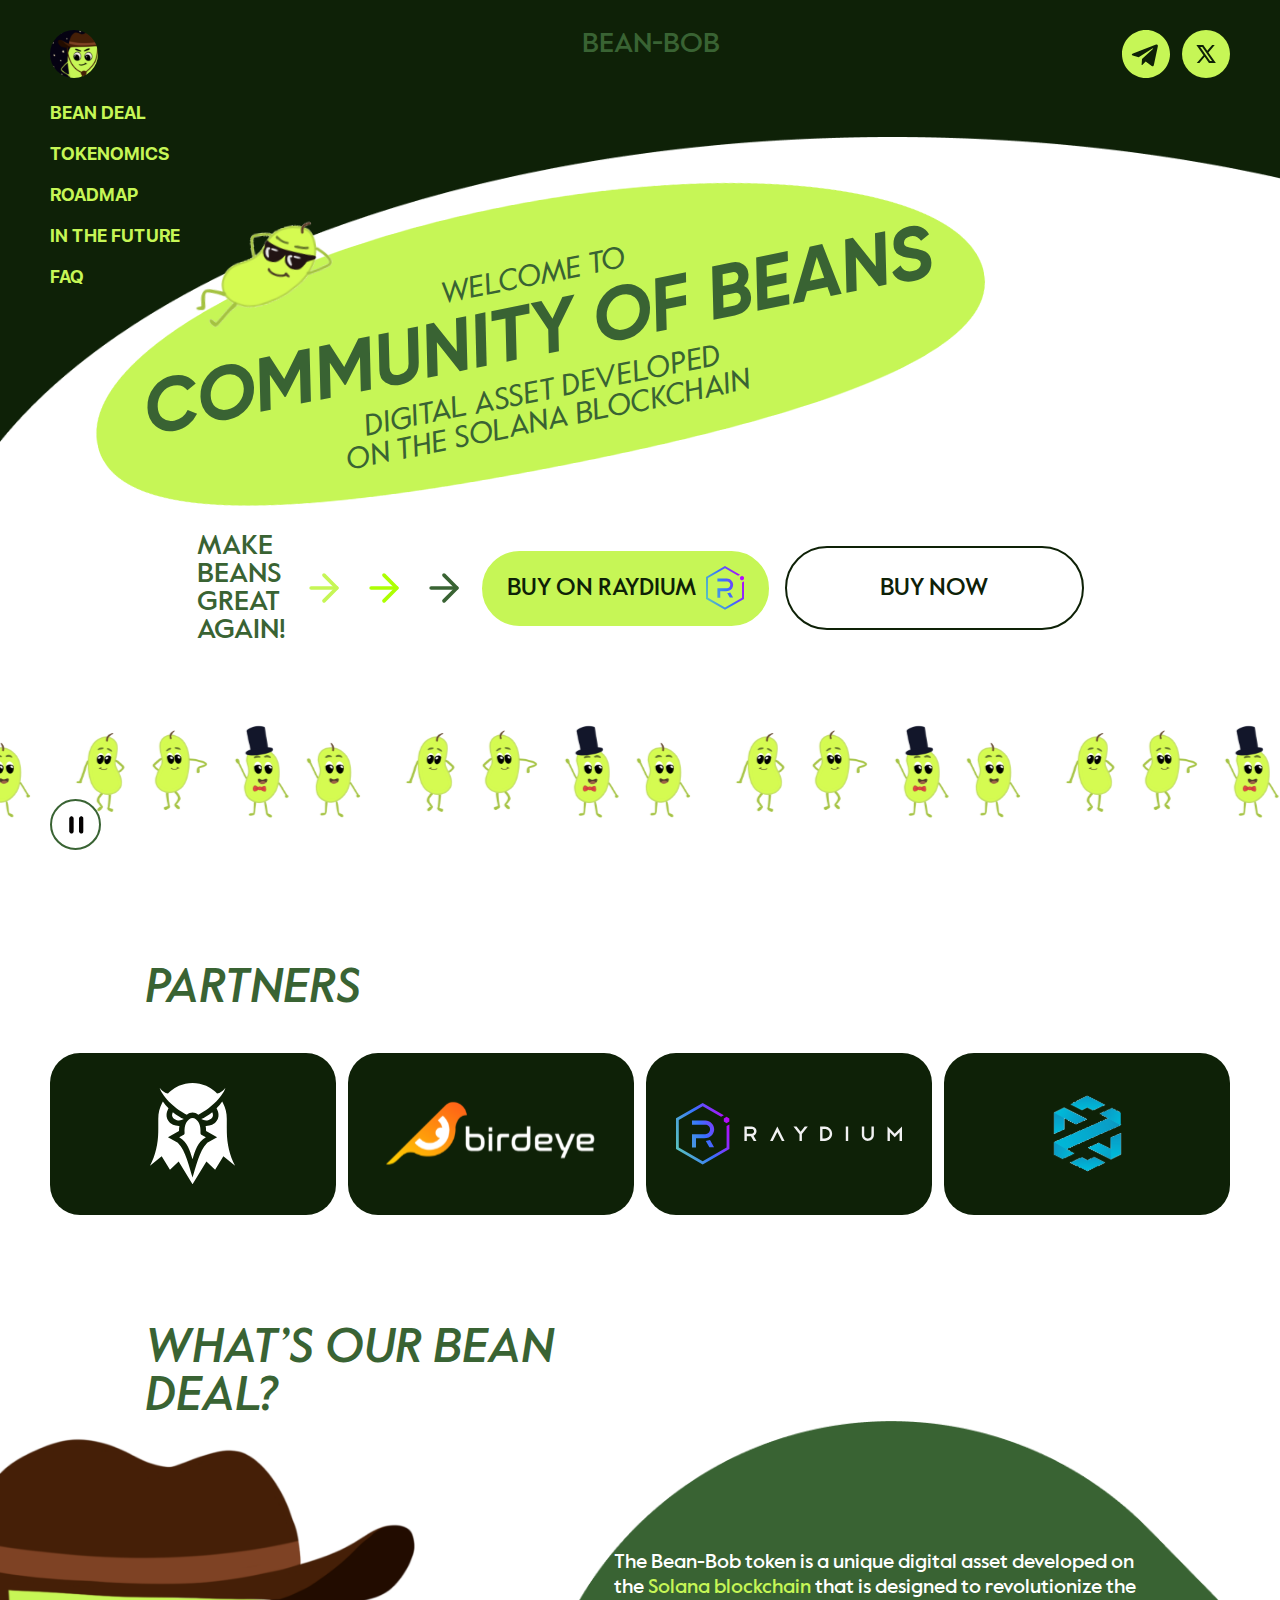
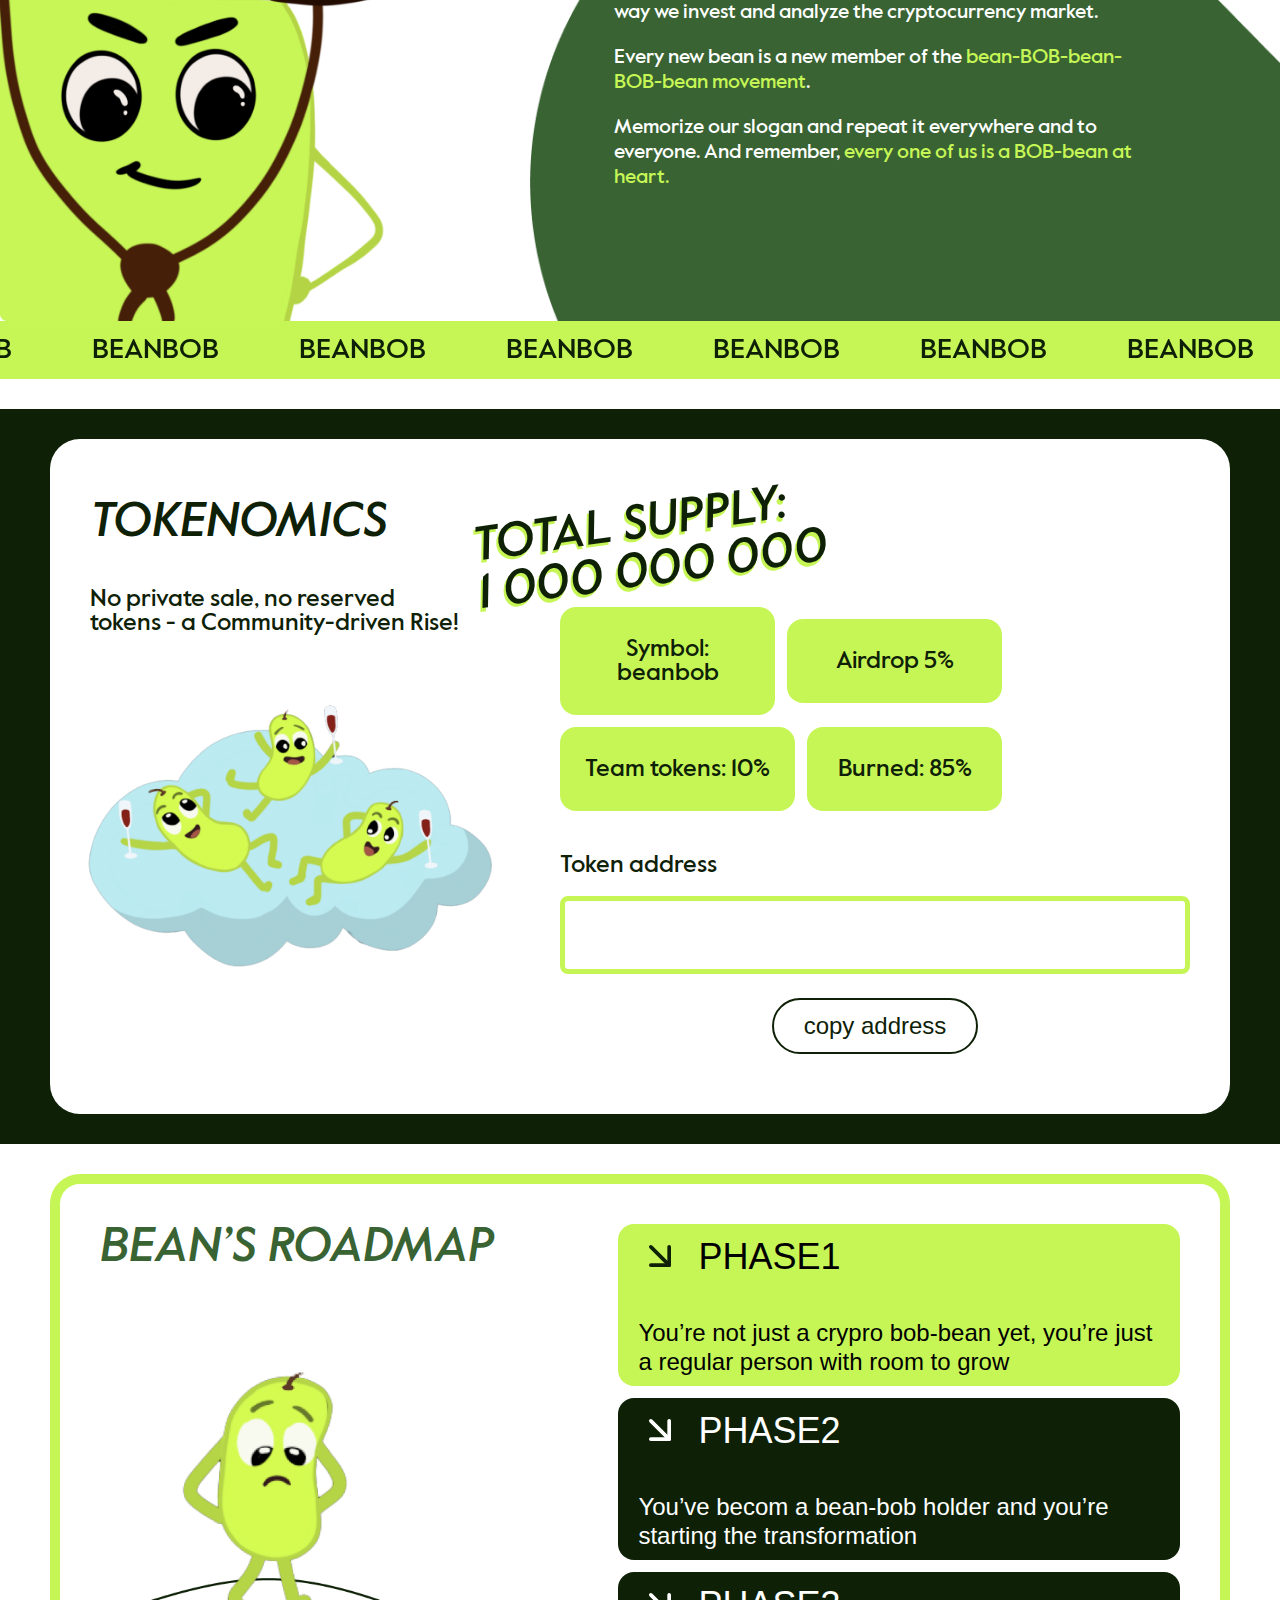
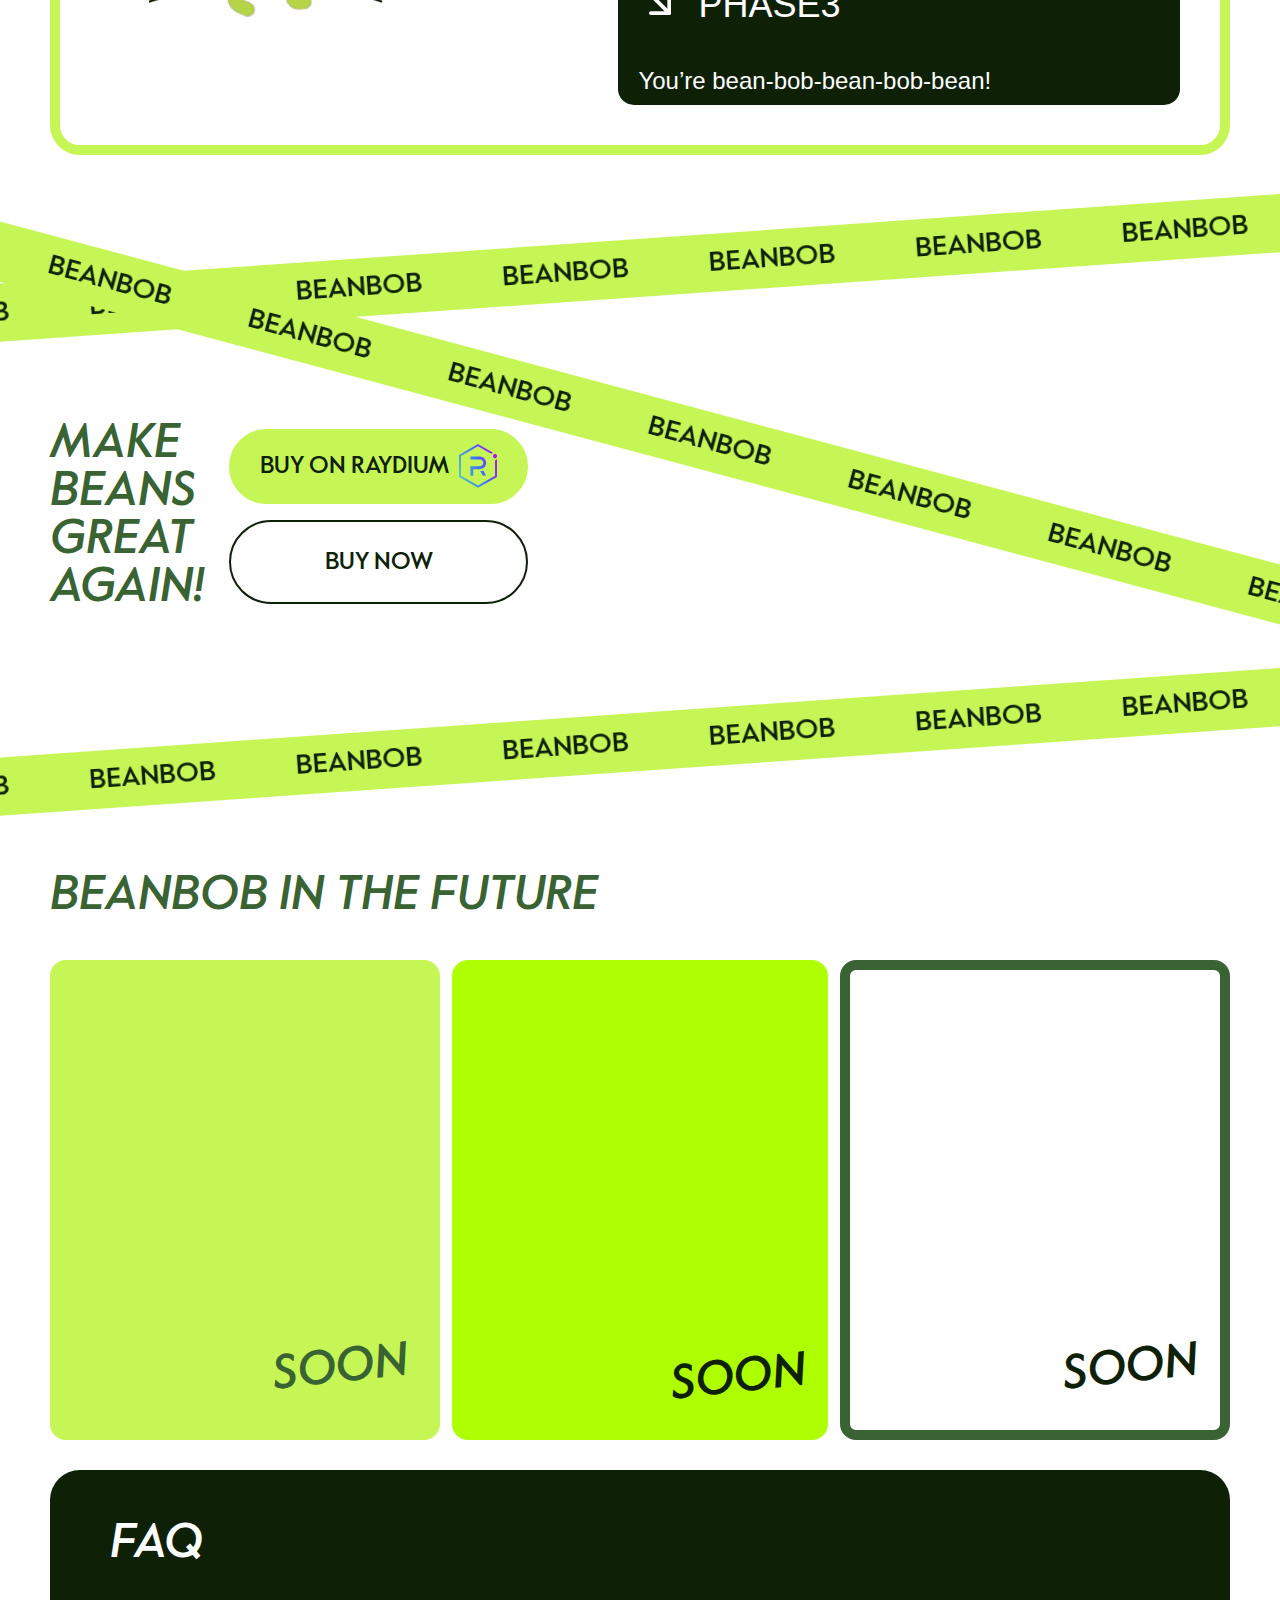
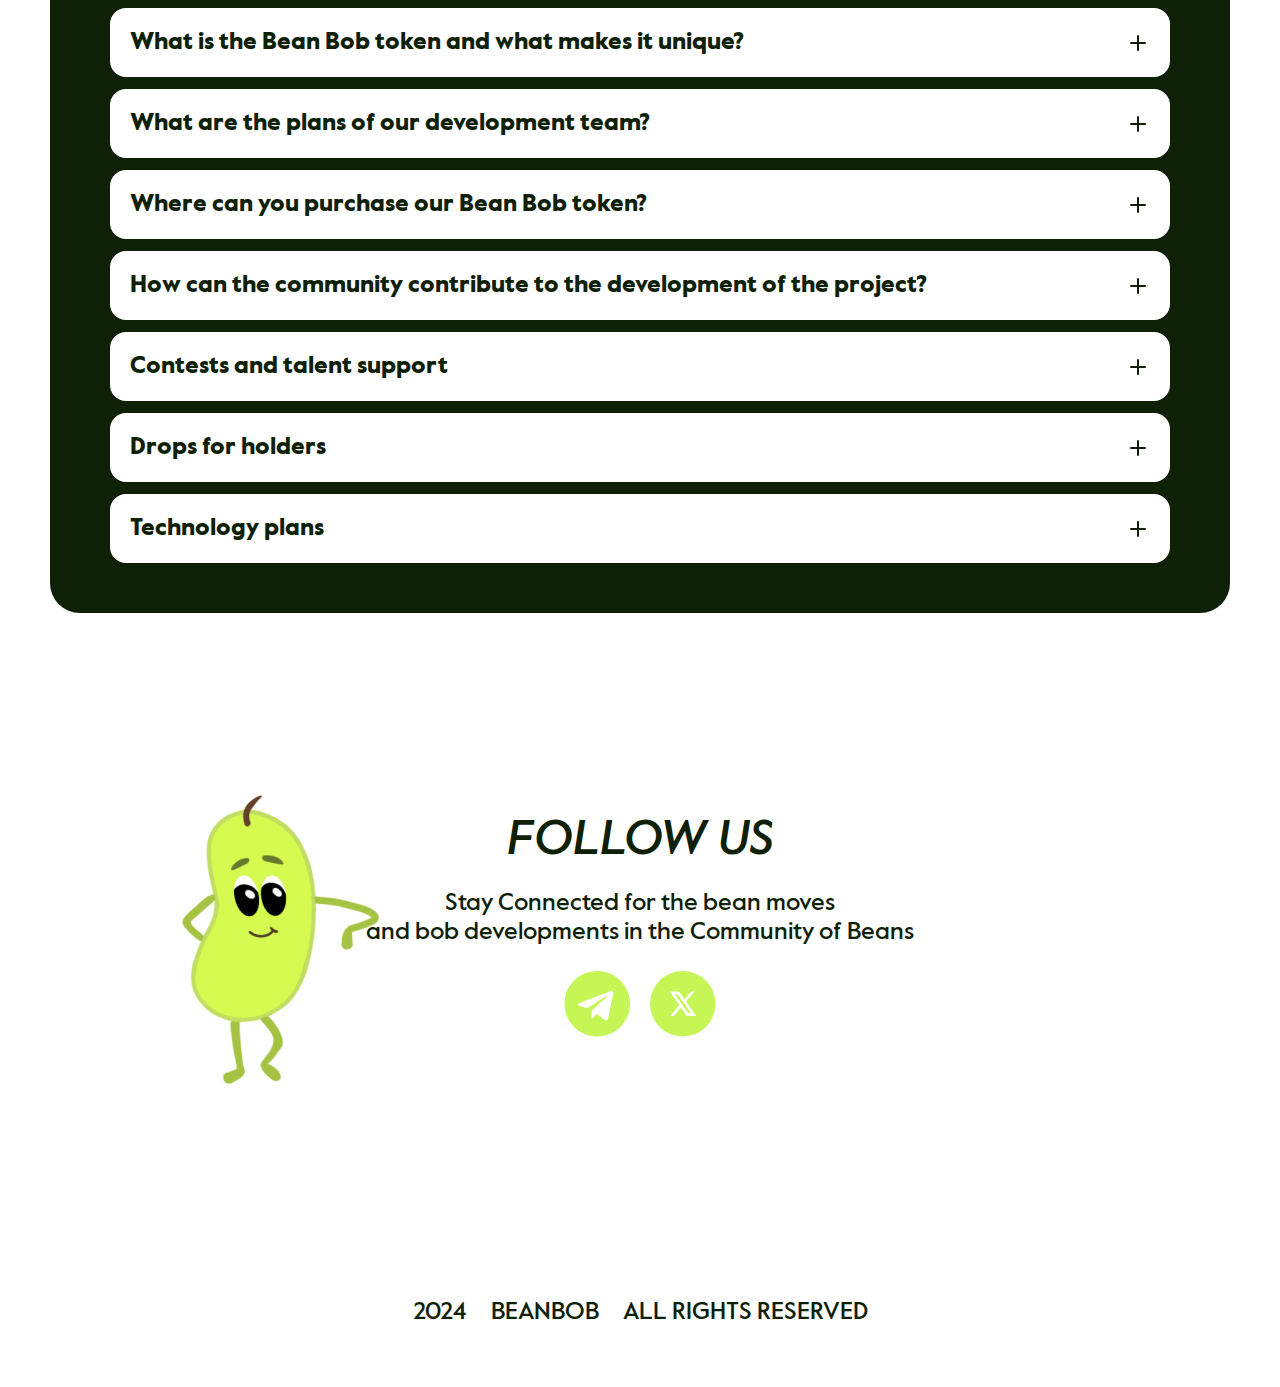
==== commit a27b899f: "pravka bajarildi" ====
--- a/index.html
+++ b/index.html
@@ -584,13 +584,13 @@
     </div>
 
     <div class="play-music-wrap">
-        <audio id="myAudio" autoplay>
-            <source src="./music/music.mp3" type="audio/mpeg">
-        </audio>
-        <button class="play-music pause" onclick="toggleAudio()">
+        <button class="play-music active">
+            <img src="images/icons/play.svg" alt="" class="play">
             <img src="images/icons/pause.png" alt="" class="pause">
         </button>
     </div>
+
+    
 
 
 
--- a/css/style.css
+++ b/css/style.css
@@ -253,14 +253,30 @@
     height: 51px;
     border-radius: 100%;
     border: 2px solid rgb(57, 99, 51);
+    /* pointer-events: none; */
+}
+.play-music-wrap audio{
+    position: fixed;
+    overflow: hidden;
+    left: 49px;
+    bottom: 49px;
+    width: 100px;
 }
 .play-music .play{
     padding-left: 3px;
+    display: flex;
 }
 .play-music .pause{
+    display: none;
     width: 100%;
     border-radius: 100%;
     mix-blend-mode: color-burn;
+}
+.play-music.active .play{
+    display: none;
+}
+.play-music.active .pause{
+    display: flex;
 }
 /* Play music */
 
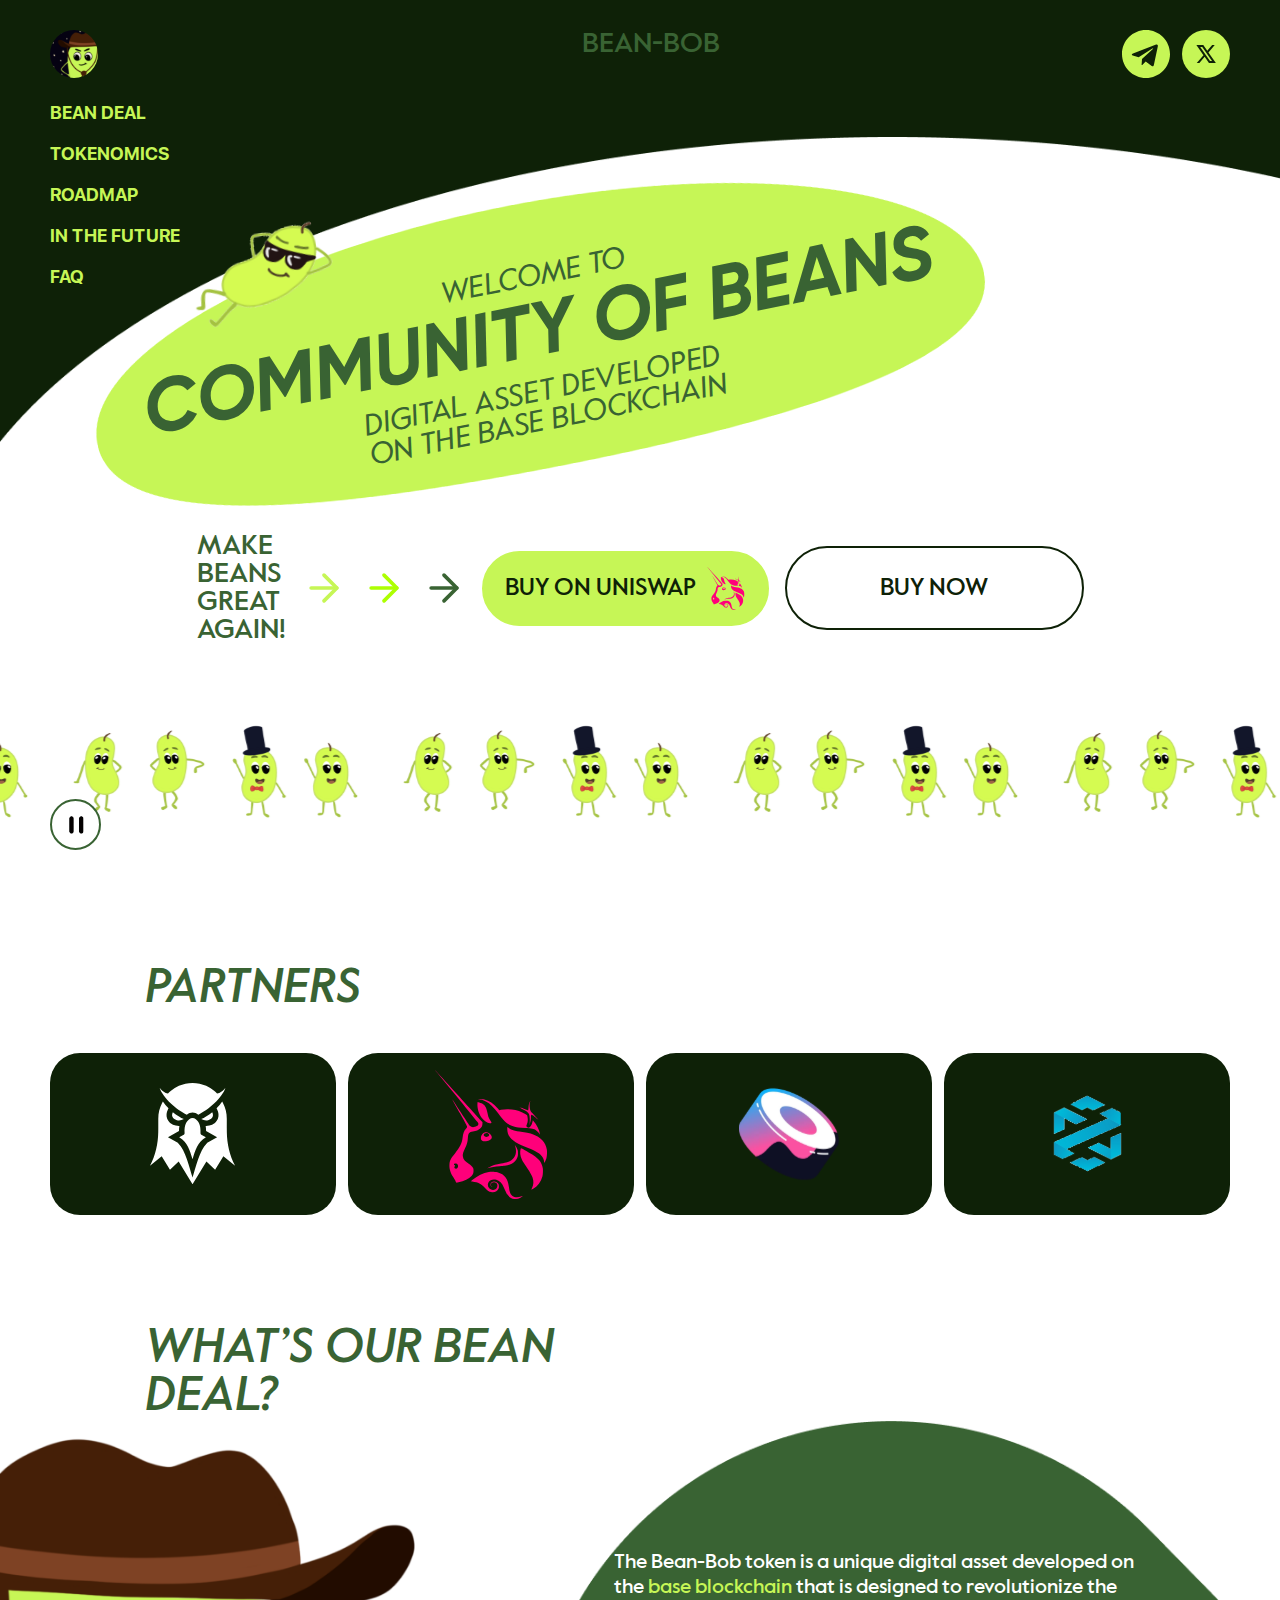
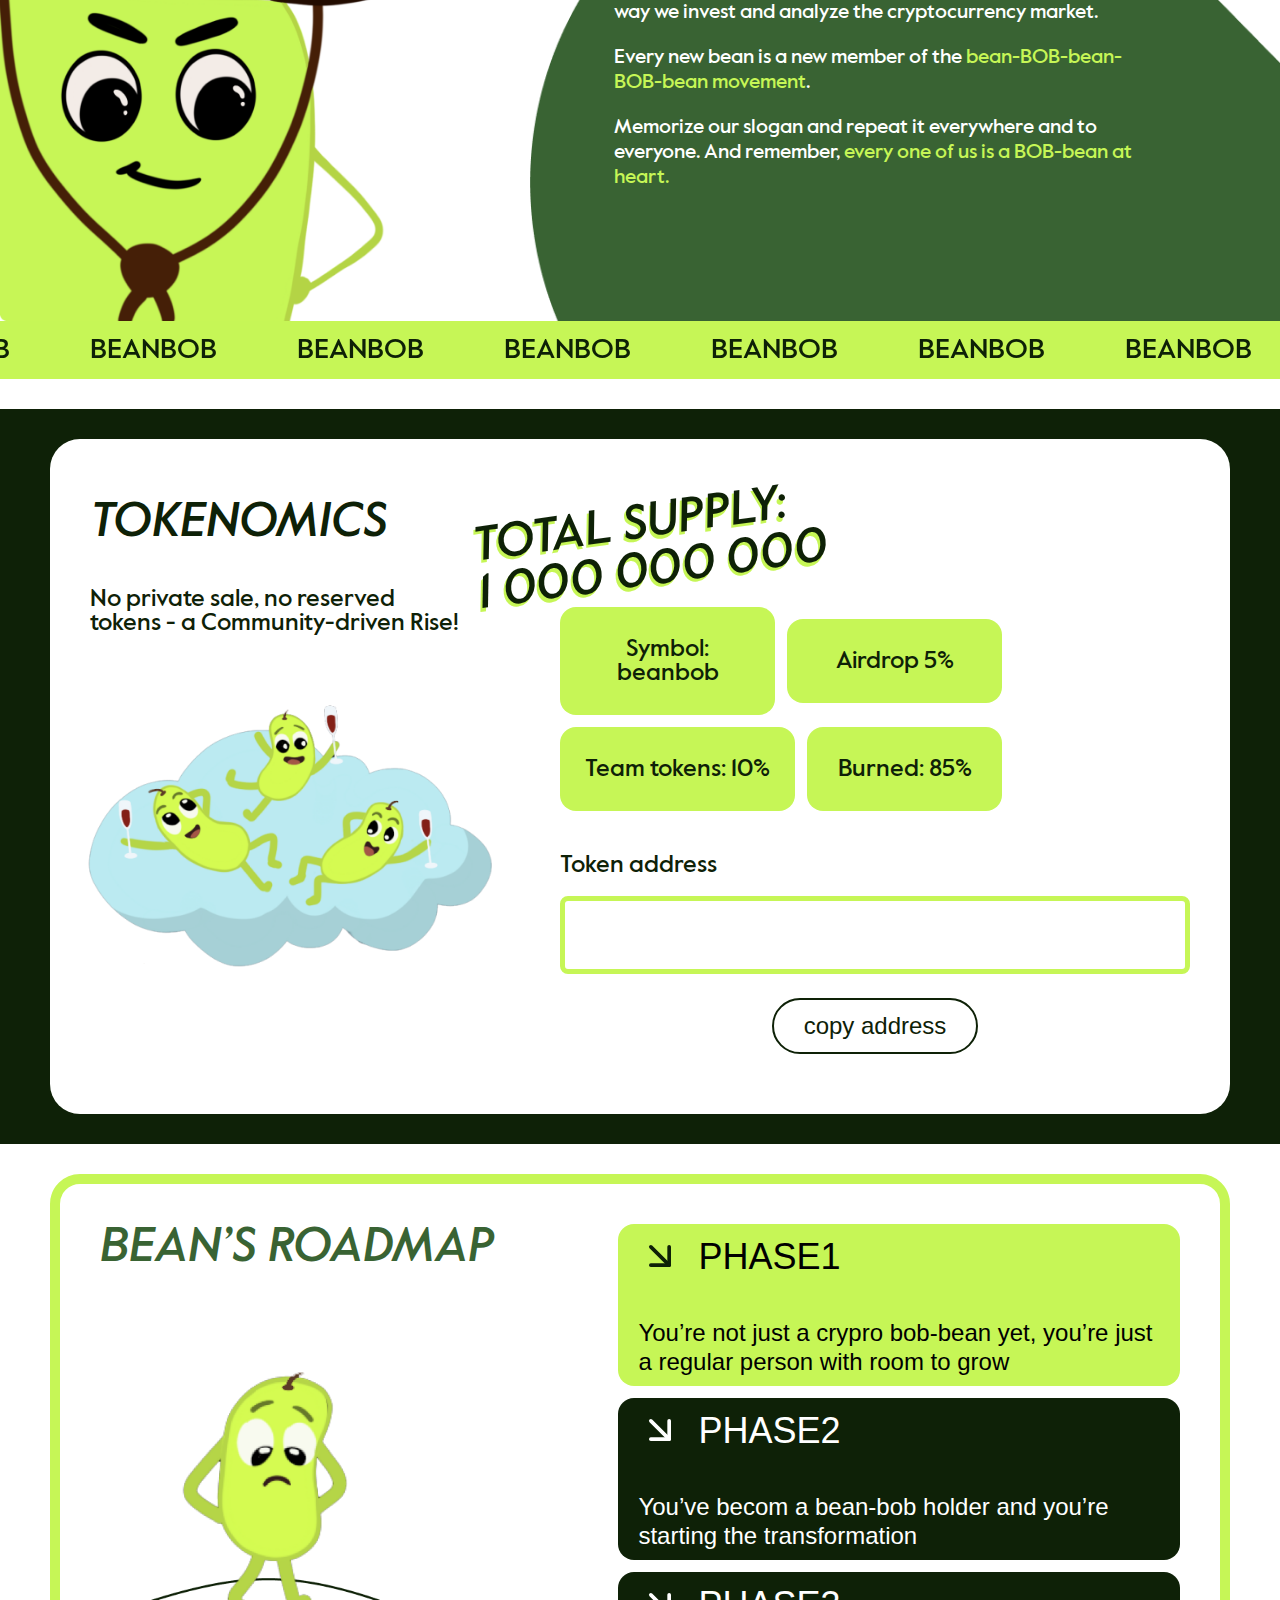
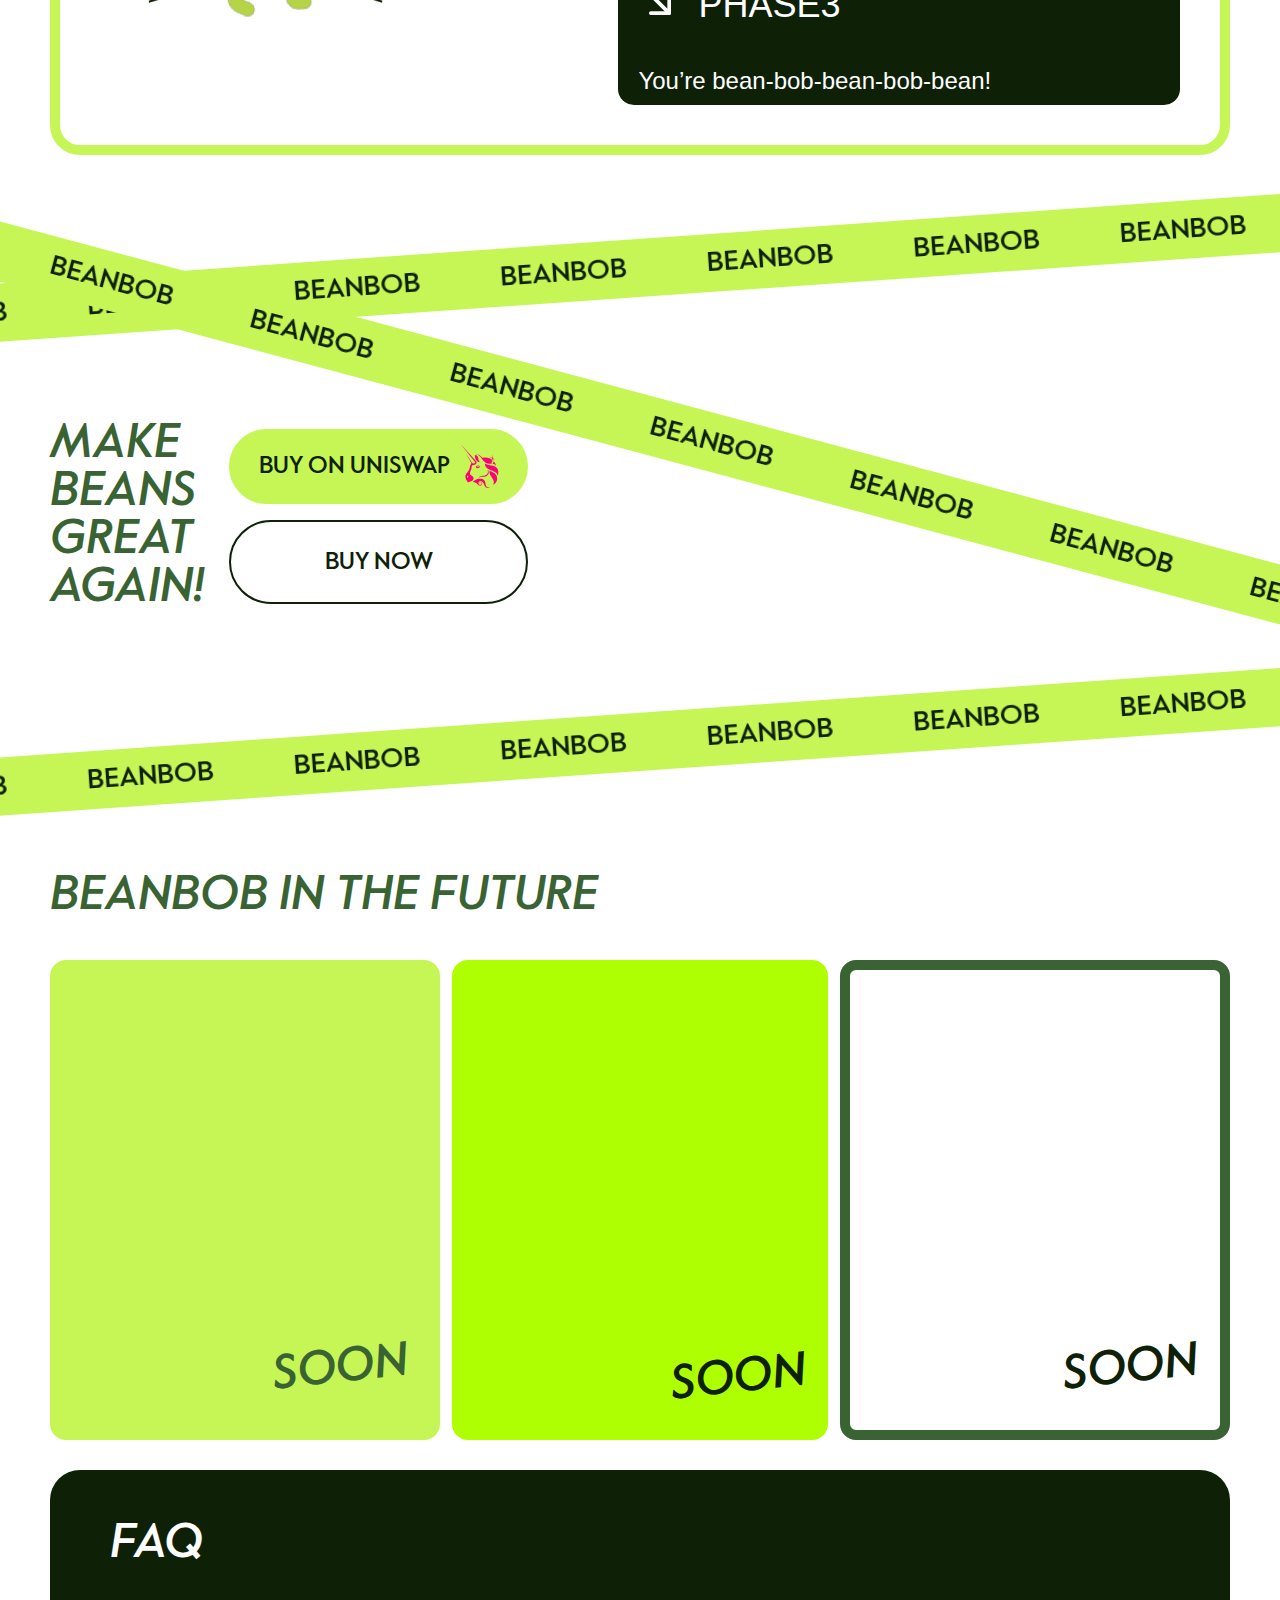
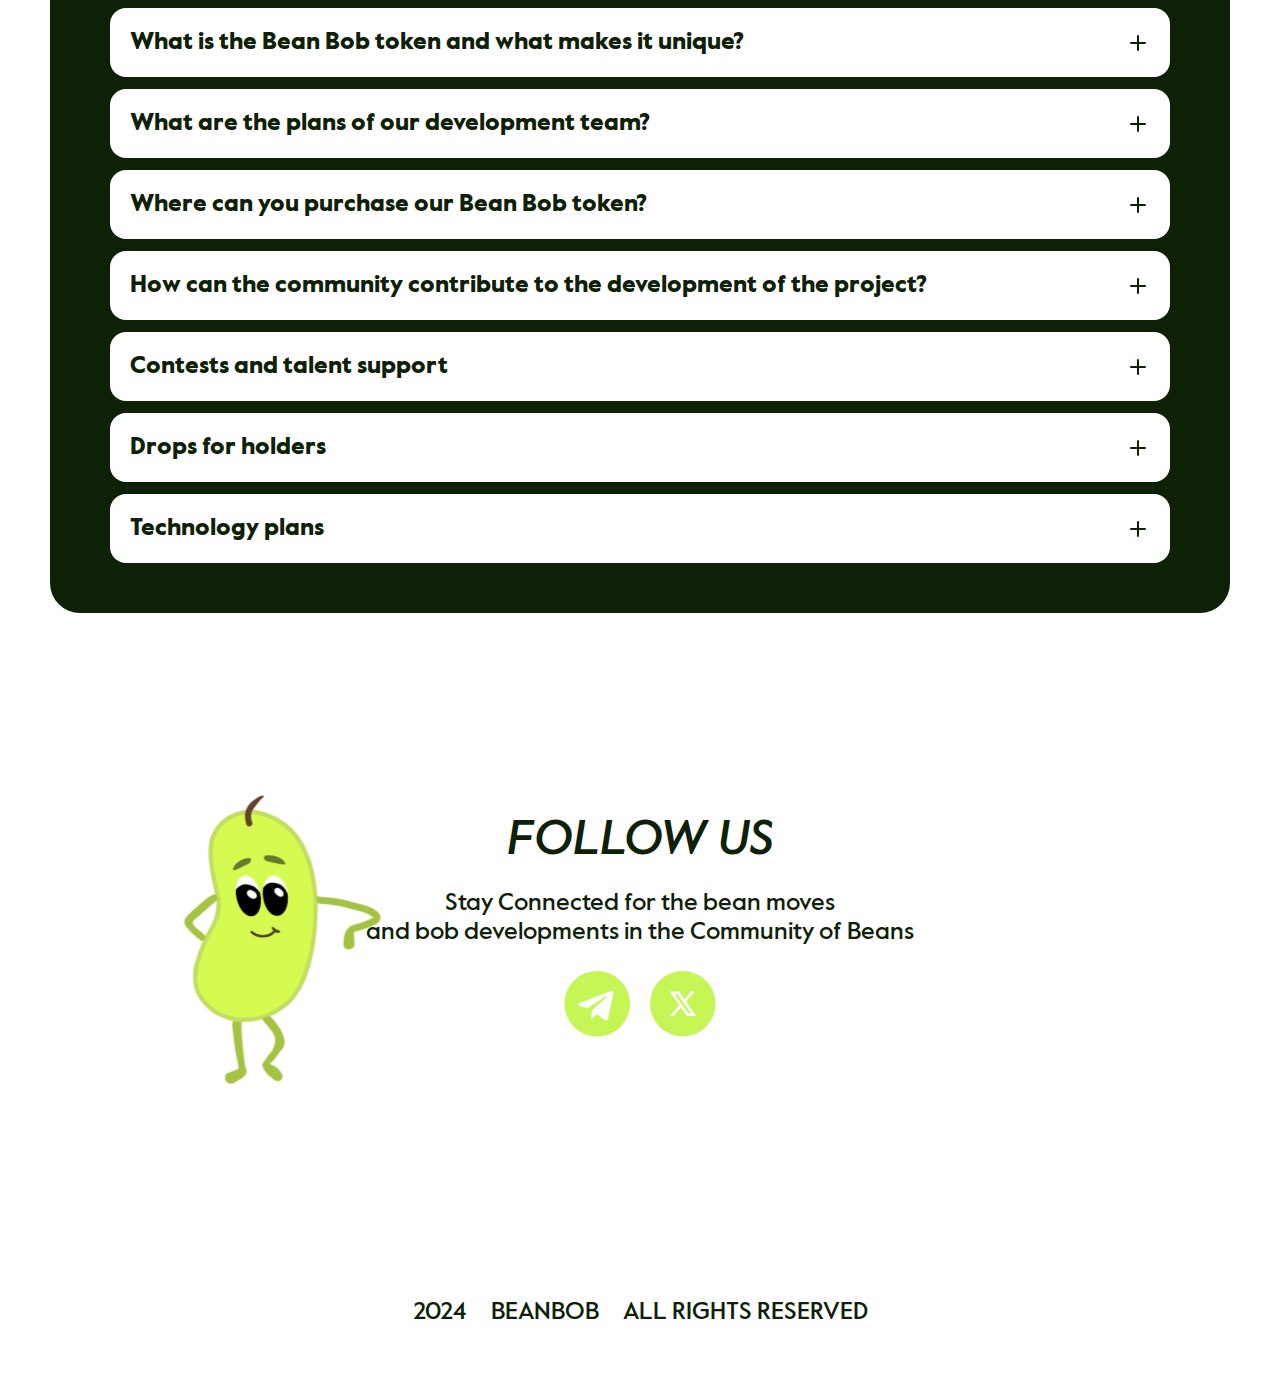
==== commit 196e64b0: "pravka bajarildi" ====
--- a/index.html
+++ b/index.html
@@ -87,7 +87,7 @@
                             <img src="images/home-bob.png" alt="" class="home-bob-img">
                             <h2>WELCOME TO</h2>
                             <h1>COMMUNITY OF BEans</h1>
-                            <h2>digital asset developed <br> on the Solana blockchain</h2>
+                            <h2>digital asset developed <br> on the base blockchain</h2>
                         </div>
                         <div class="home-info">
                             <div class="home-info-title">
@@ -97,9 +97,9 @@
                                 <img src="images/icons/three-arrow.svg" alt="">
                             </div>
                             <div class="home-info-links">
-                                <a href="#!" class="home-info-link raydium-btn  ">
-                                    BUY ON RAYDIUM 
-                                    <img src="images/icons/raydium-icon.svg" alt="">
+                                <a href="#!" class="home-info-link raydium-btn">
+                                    buy on uniswap 
+                                    <img src="images/icons/uniswap-logo.svg" alt="">
                                 </a>
                                 <a href="#!" class="home-info-link buy-btn">BUY NOW</a>
                             </div>
@@ -145,11 +145,9 @@
                             <a href="#!" class="partners-logo-link"><img src="images/partners-logo1.svg" alt=""></a>
                             <a href="#!" class="partners-logo-link">
                                 <img src="images/partners-logo2.svg" alt="" class="partners-logo-img">
-                                <img src="images/partners-logo-mob1.svg" alt="" class="partners-logo-mob">
                             </a>
                             <a href="#!" class="partners-logo-link">
                                 <img src="images/partners-logo3.svg" alt="" class="partners-logo-img">
-                                <img src="images/partners-logo-mob2.svg" alt="" class="partners-logo-mob">
                             </a>
                             <a href="#!" class="partners-logo-link"><img src="images/partners-logo4.svg" alt=""></a>
                         </div>
@@ -167,7 +165,7 @@
                         <img src="images/big-bob-mob.png" alt="" class="deal-bob-mob">  
                         <div class="deal-info">
                             <p class="deal-text">
-                                The Bean-Bob token is a unique digital asset developed on the <span>Solana blockchain</span> that is designed to revolutionize the way we invest and analyze the cryptocurrency market. 
+                                The Bean-Bob token is a unique digital asset developed on the <span>base blockchain</span> that is designed to revolutionize the way we invest and analyze the cryptocurrency market. 
                             </p>
                             <p class="deal-text">
                                 Every new bean is a new member of the <span>bean-BOB-bean-BOB-bean movement</span>. 
@@ -383,8 +381,8 @@
                         <h2 class="great-title">Make beans great again!</h2>
                         <div class="great-links">
                             <a href="#!" class="great-link raydium-btn">
-                                BUY ON RAYDIUM 
-                                <img src="images/icons/raydium-icon.svg" alt="">
+                                buy on uniswap 
+                                <img src="images/icons/uniswap-logo.svg" alt="">
                             </a>
                             <a href="#!" class="great-link buy-btn">BUY NOW</a>
                         </div>
@@ -491,7 +489,7 @@
                                     </button>
                                 </div>
                                 <div class="accordion-content">
-                                    Our token can be purchased on the Raydium and BirdEye platforms.
+                                    Our token can be purchased on the Uniswap and Sushiswap platforms.
                                 </div>
                             </div>
                             <div class="faq-item">
--- a/css/style.css
+++ b/css/style.css
@@ -253,7 +253,6 @@
     height: 51px;
     border-radius: 100%;
     border: 2px solid rgb(57, 99, 51);
-    /* pointer-events: none; */
 }
 .play-music-wrap audio{
     position: fixed;
@@ -358,21 +357,18 @@
     align-items: center;
     gap: 16px;
 }
-
+.home-info .home-info-link{
+    text-transform: uppercase;
+}
 .home .home-bobs,
 .home .home-bob{
     display: flex;
     align-items: center;
     margin-top: 35px;
 }
-/* .home .home-bobs .home-bob{
-    animation: marquee 10s linear infinite;
-    will-change: transform;
-} */
 .home .home-bobs .home-bobs-img{
     object-fit: contain;
 }
-
 /* Home end */
 
 /* Partners start */
@@ -412,12 +408,15 @@
 .partners-content .partners-logo-link img{
     width: 100%;
 }
+.partners-content .partners-logo-link:nth-child(2) img{
+    width: 112px;
+}
+.partners-content .partners-logo-link:nth-child(3) img{
+    width: 100px;
+}
 .partners-content .partners-logo-link:nth-child(1) img,
 .partners-content .partners-logo-link:nth-child(4) img{
     height: 102px;
-}
-.partners-content .partners-logo-link .partners-logo-mob{
-    display: none;
 }
 .partners-content .partners-logo-link:nth-child(2) .partners-logo-mob{
     width: 64px;
@@ -779,6 +778,9 @@
     flex-direction: column;
     gap: 16px;
 }
+.great-content .great-link{
+    text-transform: uppercase;
+}
 .great-content .great-links .great-link{
     width: 299px;
 }
@@ -930,7 +932,8 @@
 .follow-content .follow-img{
     position: absolute;
     top: -82px;
-    left: 172px;
+    left: 50%;
+    transform: translate(-140%);
 }
 .follow-content .follow-img-mob{
     display: none;
@@ -1060,10 +1063,6 @@
         width: 100%;
     }
 
-
-    .follow-content .follow-img {
-        left: 80px;
-    }
 }
 
 
@@ -1087,10 +1086,6 @@
     }
     .beanbob .beanbob-item{
         height: 320px;
-    }
-
-    .follow-content .follow-img {
-        left: 0;
     }
 
     .great-marquee1{
@@ -1261,19 +1256,15 @@
         display: grid;
         grid-template-columns: auto auto;
     }
-    .partners-content .partners-logo-link .partners-logo-img{
-        display: none;
-    }
     .partners-content .partners-logo-link:nth-child(1) img{
         width: 60px;
     }
-    .partners-content .partners-logo-link:nth-child(4) img{
+    .partners-content .partners-logo-link:nth-child(2) img,
+    .partners-content .partners-logo-link:nth-child(3) img,
+    .partners-content .partners-logo-link img{
         width: 87px;
-    }
-    .partners-content .partners-logo-link .partners-logo-mob{
-        display: flex;
-    }
-
+        height: 100%;
+    }
     
     .token{
         padding: 40px 0;
@@ -1437,6 +1428,7 @@
     .partners-content .partners-logo-link{
         height: 173px;
     }
+    
     .deal-content .deal-text,
     .token-address .token-address-inp label,
     .token-address .token-address-inp input,
@@ -1575,6 +1567,9 @@
     .follow-socicial img{
         width: 54px;
     }
+    .follow-content .follow-img-mob {
+        transform: translate(-85%);
+    }
 
     .copyright{
         padding-bottom: 20px;
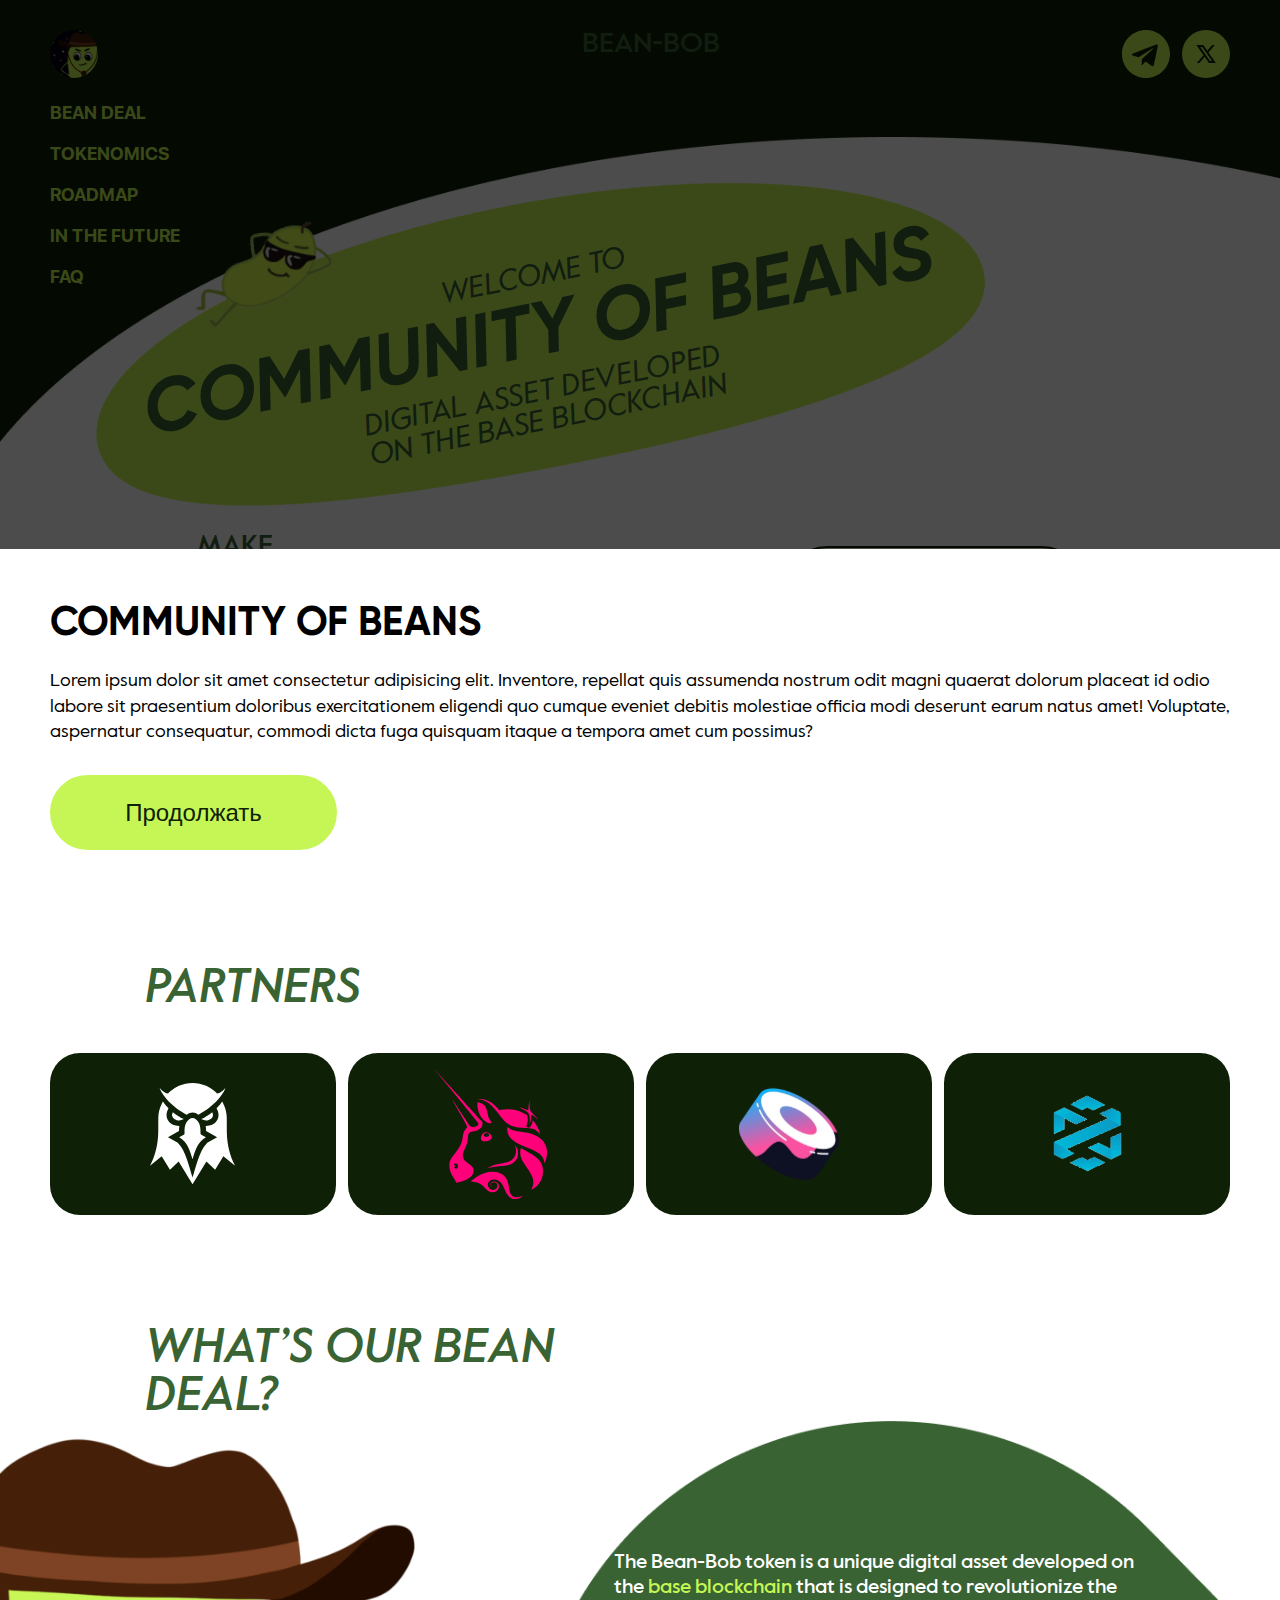
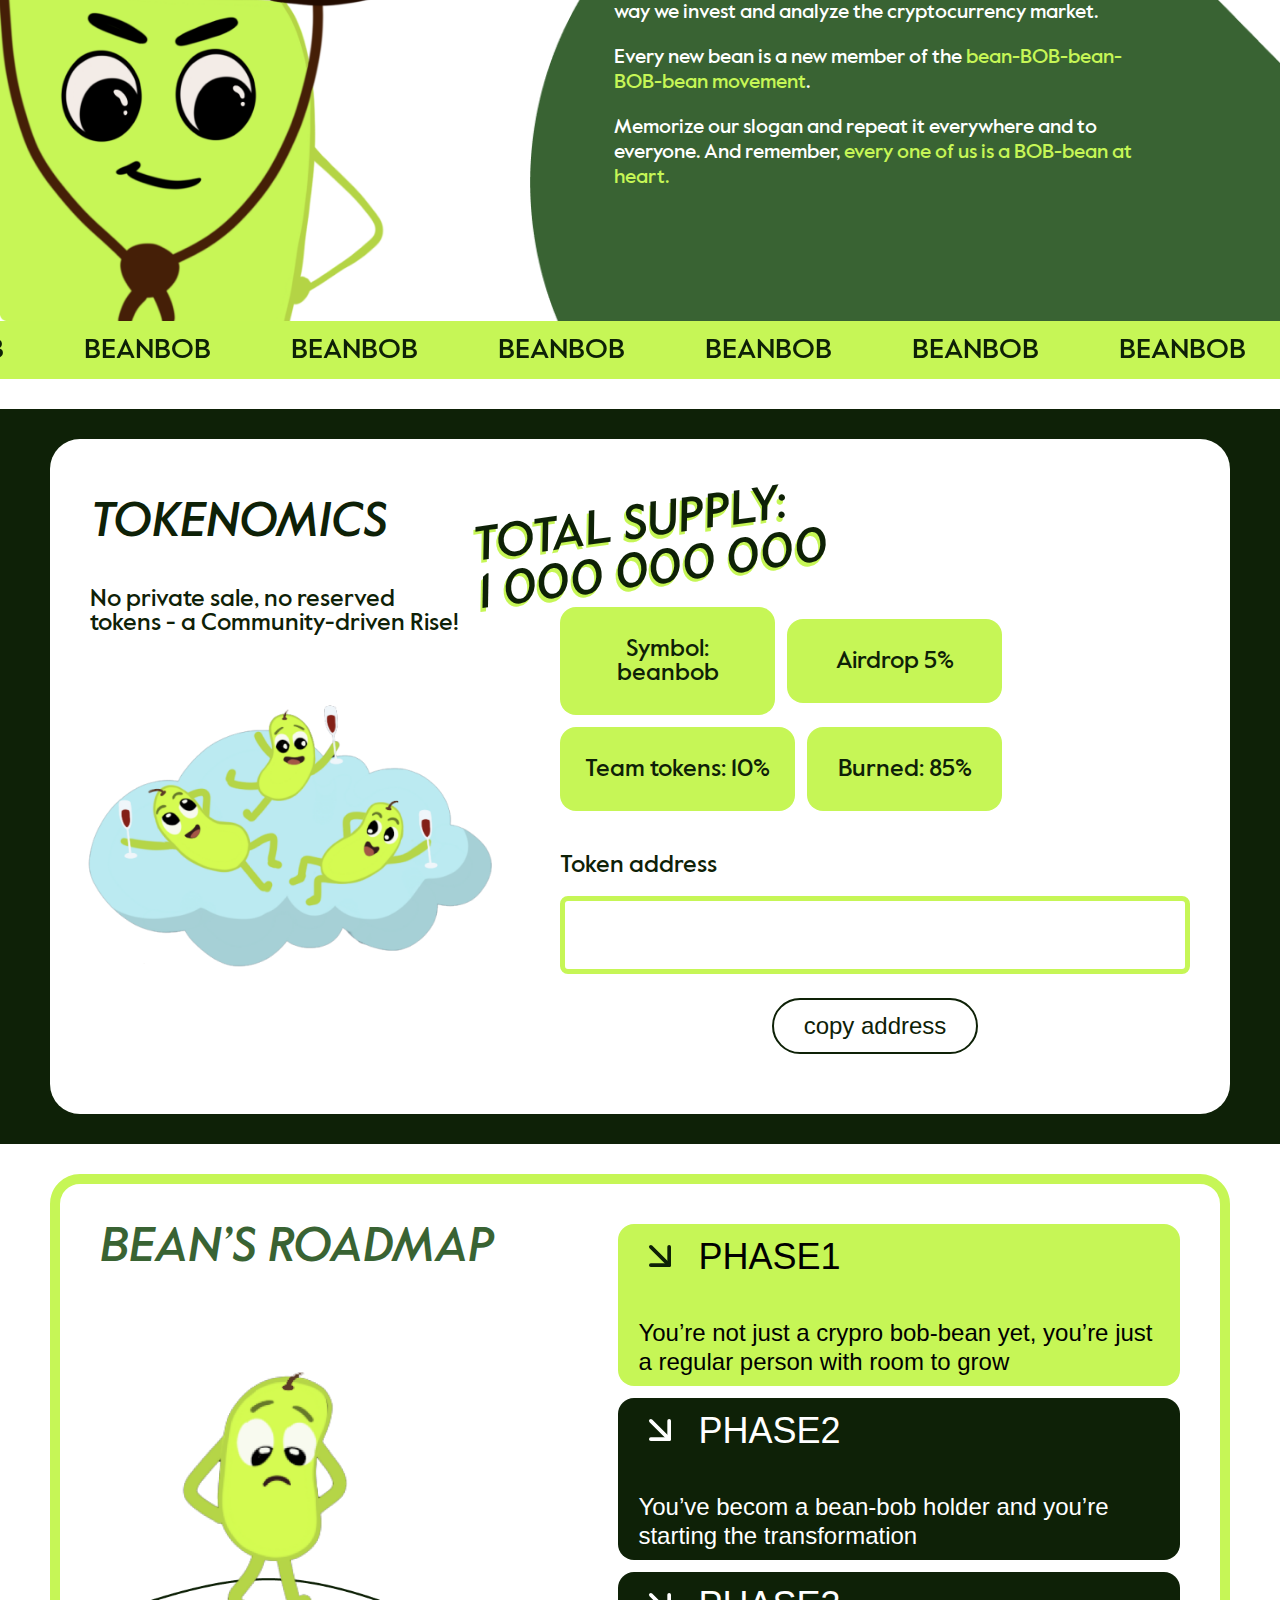
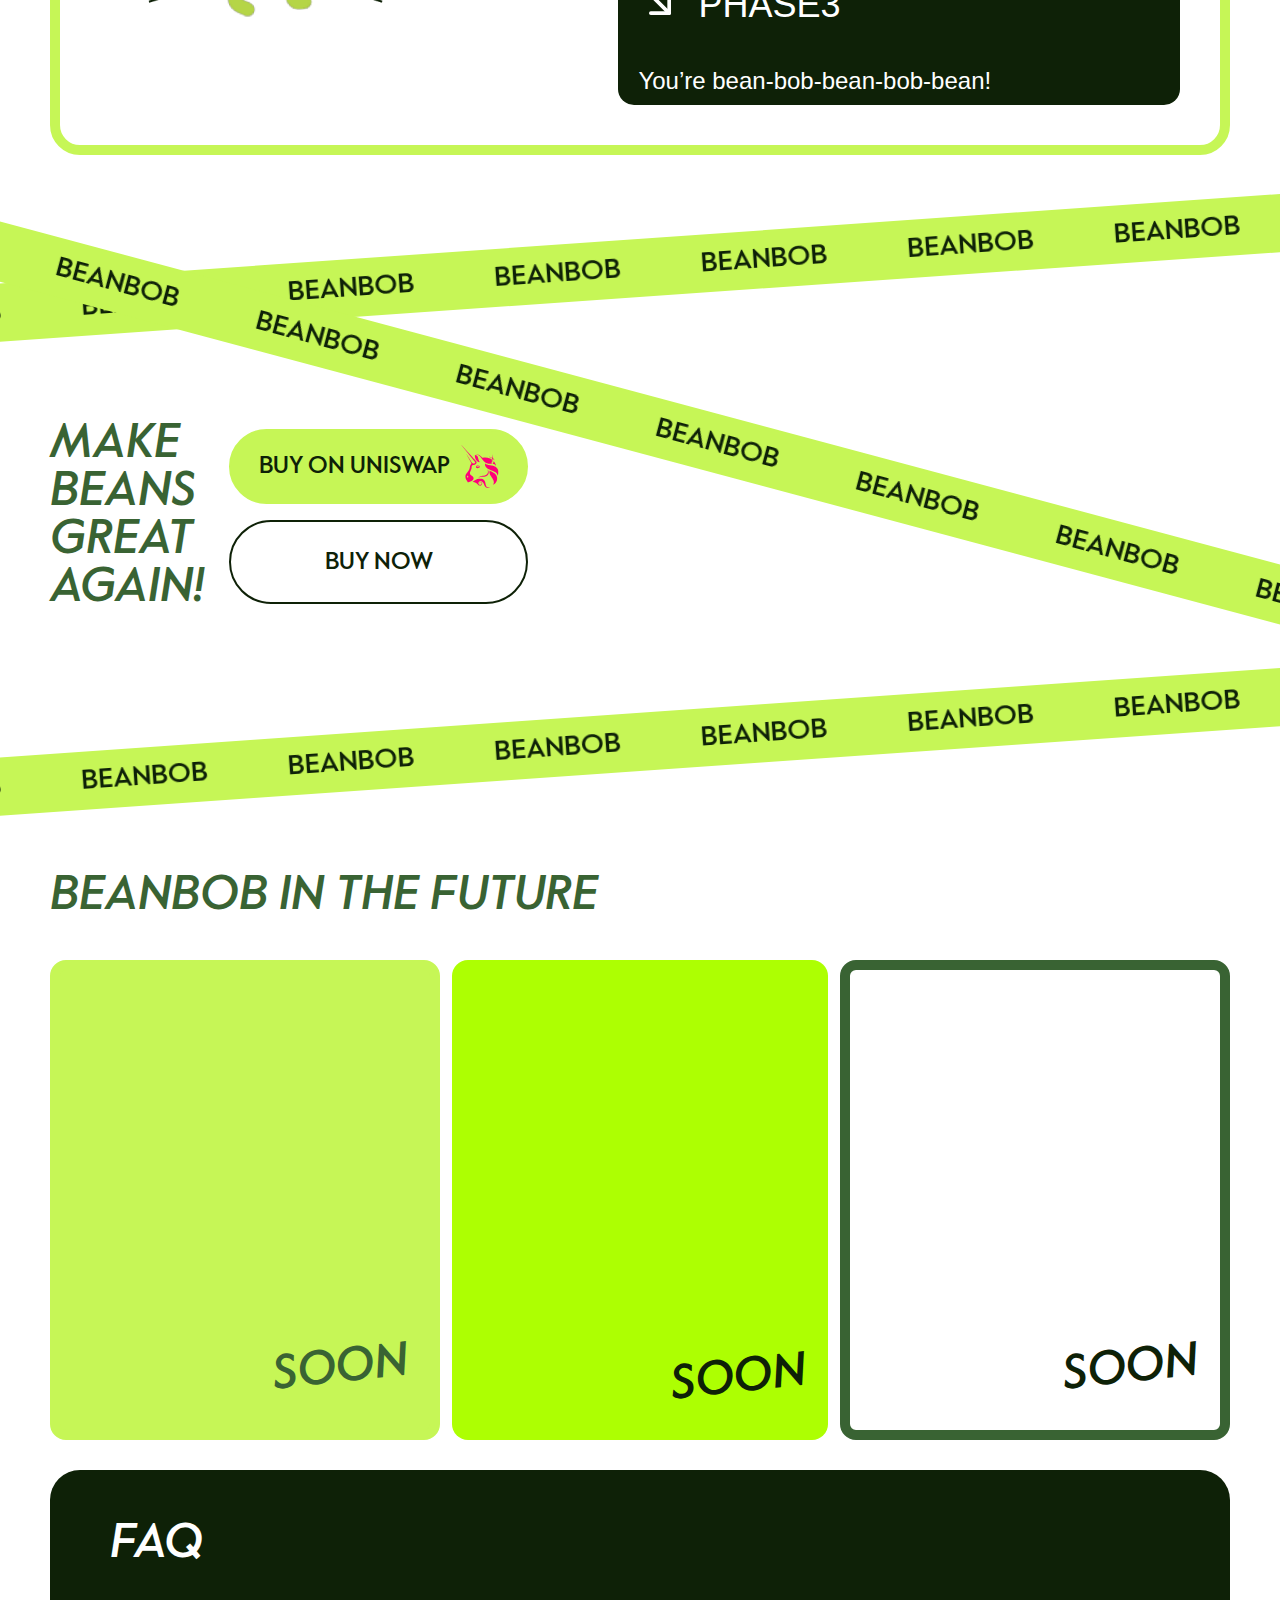
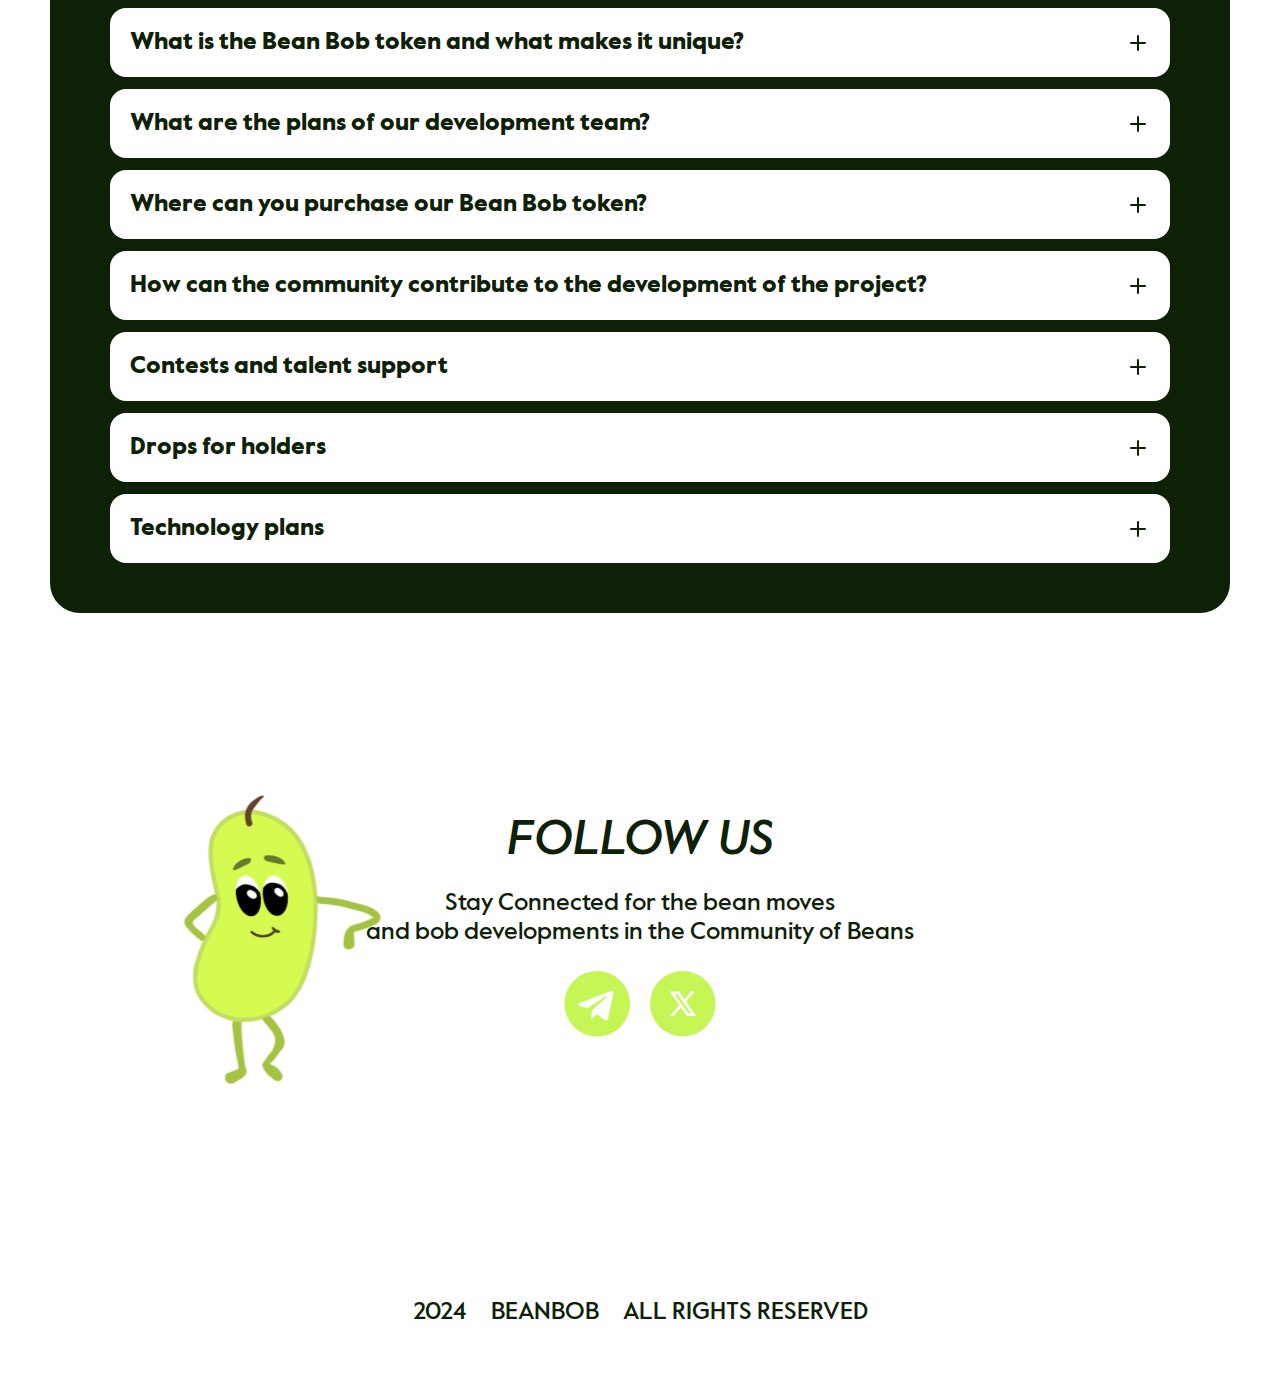
==== commit 5317cd1f: "fixed audio" ====
--- a/index.html
+++ b/index.html
@@ -579,6 +579,19 @@
         </div>
         <!-- Footer end -->
 
+        <!-- Modal -->
+        <section class="modal">
+            <div class="modal__bg"></div>
+            <div class="modal__content">
+                <div class="container">
+                    <h2>cOMMUNITY OF BEans</h2>
+                    <p>Lorem ipsum dolor sit amet consectetur adipisicing elit. Inventore, repellat quis assumenda nostrum odit magni quaerat dolorum placeat id odio labore sit praesentium doloribus exercitationem eligendi quo cumque eveniet debitis molestiae officia modi deserunt earum natus amet! Voluptate, aspernatur consequatur, commodi dicta fuga quisquam itaque a tempora amet cum possimus?</p>
+                    <button class="play_music raydium-btn">Продолжать</button>
+                </div>
+            </div>
+        </section>
+        <!-- Modal end -->
+
     </div>
 
     <div class="play-music-wrap">
--- a/css/style.css
+++ b/css/style.css
@@ -1584,4 +1584,57 @@
     .home-content .home-title{
         margin-left: -30px;
     }
-}+}
+
+/* Modal */
+.modal {
+    position: fixed;
+    top: 0;
+    left: 0;
+    width: 100%;
+    height: 100%;
+    z-index: 100;
+}
+
+.modal__bg {
+    position: absolute;
+    top: 0;
+    left: 0;
+    width: 100%;
+    height: 100%;
+    background: black;
+    opacity: 0.7;
+}
+
+.modal__content {
+    position: absolute;
+    bottom: 0;
+    left: 0;
+    width: 100%;
+    background: white;
+    padding: 50px 0;
+}
+
+.modal__content h2 {
+    font-size: 40px;
+    font-weight: 700;
+    text-transform: uppercase;
+    font-family: 'Gilroy', sans-serif;
+}
+
+.modal__content p {
+    font-size: 18px;
+    line-height: 140%;
+    margin: 20px 0 30px;
+}
+
+@media (max-width: 576px) {
+    .modal__content h2 {
+        font-size: 32px;
+    }
+
+    .modal__content p {
+        font-size: 14px;
+    }
+}
+/* Modal end */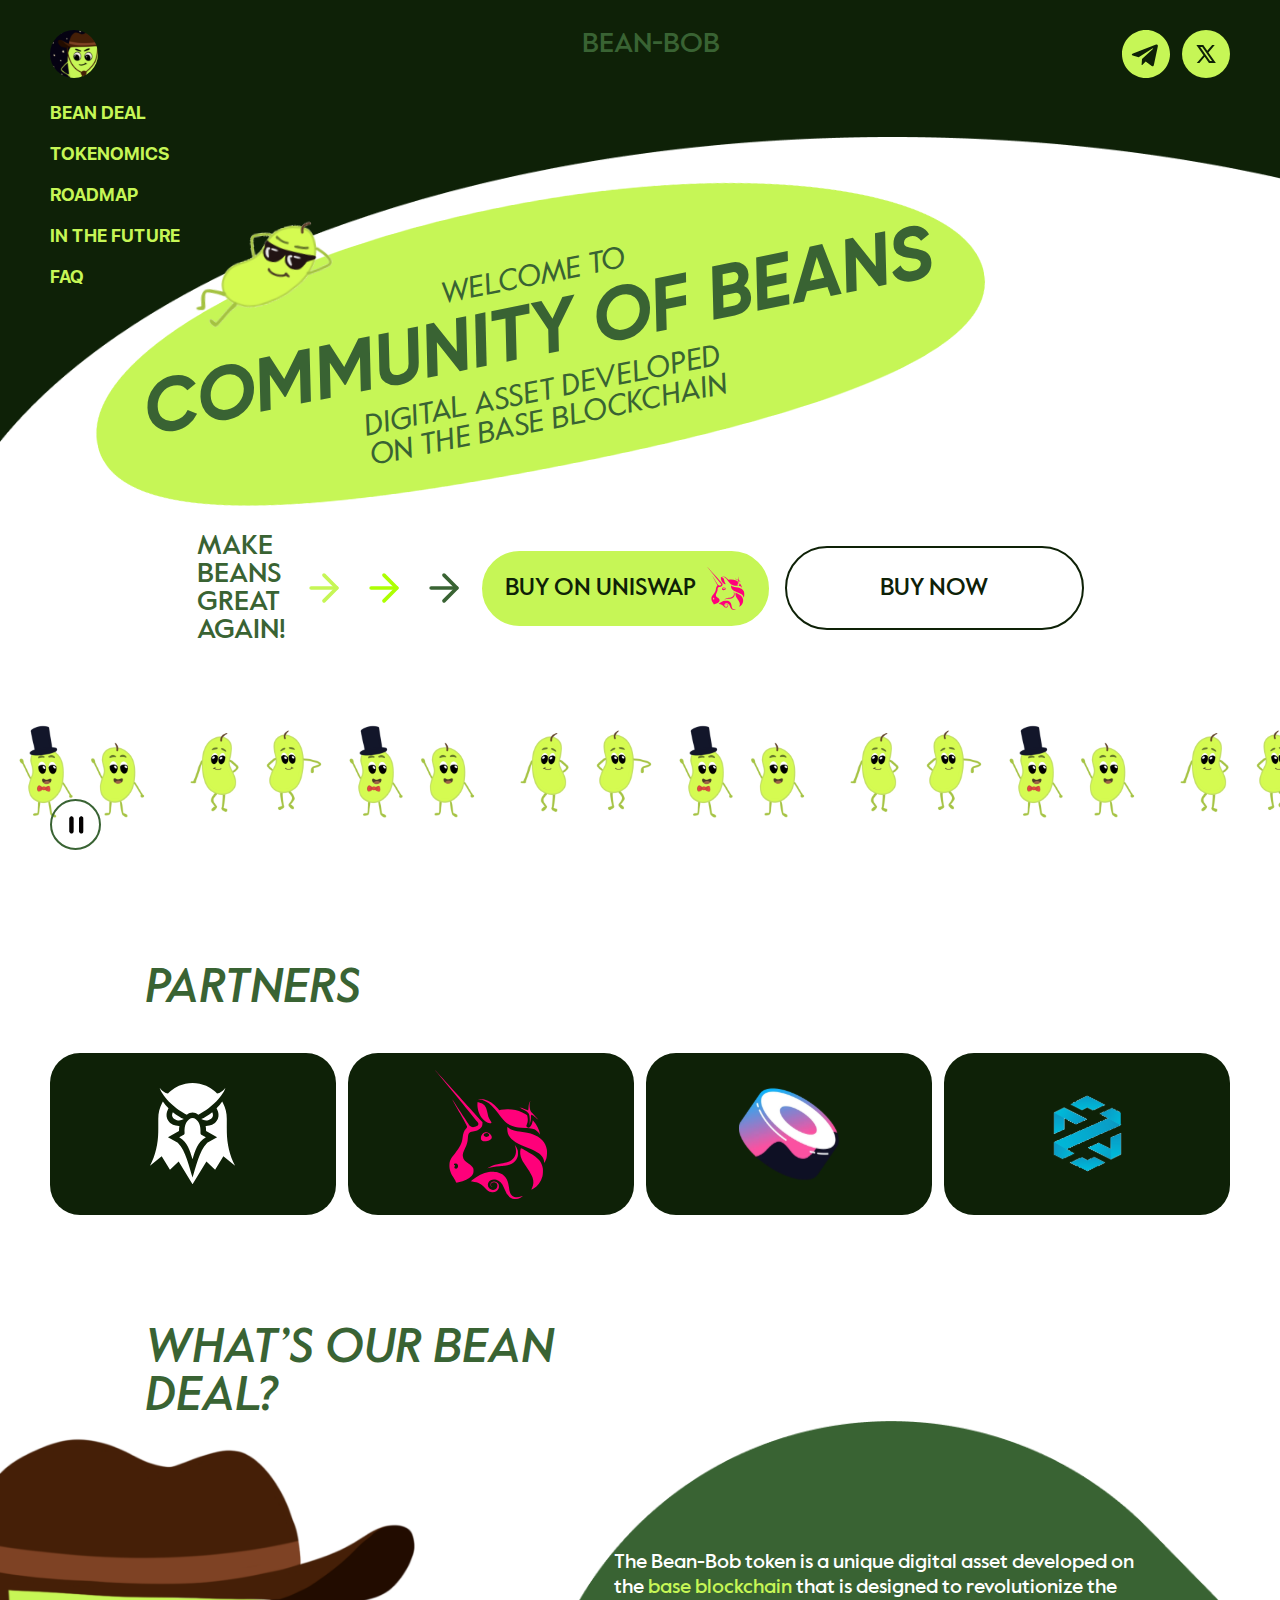
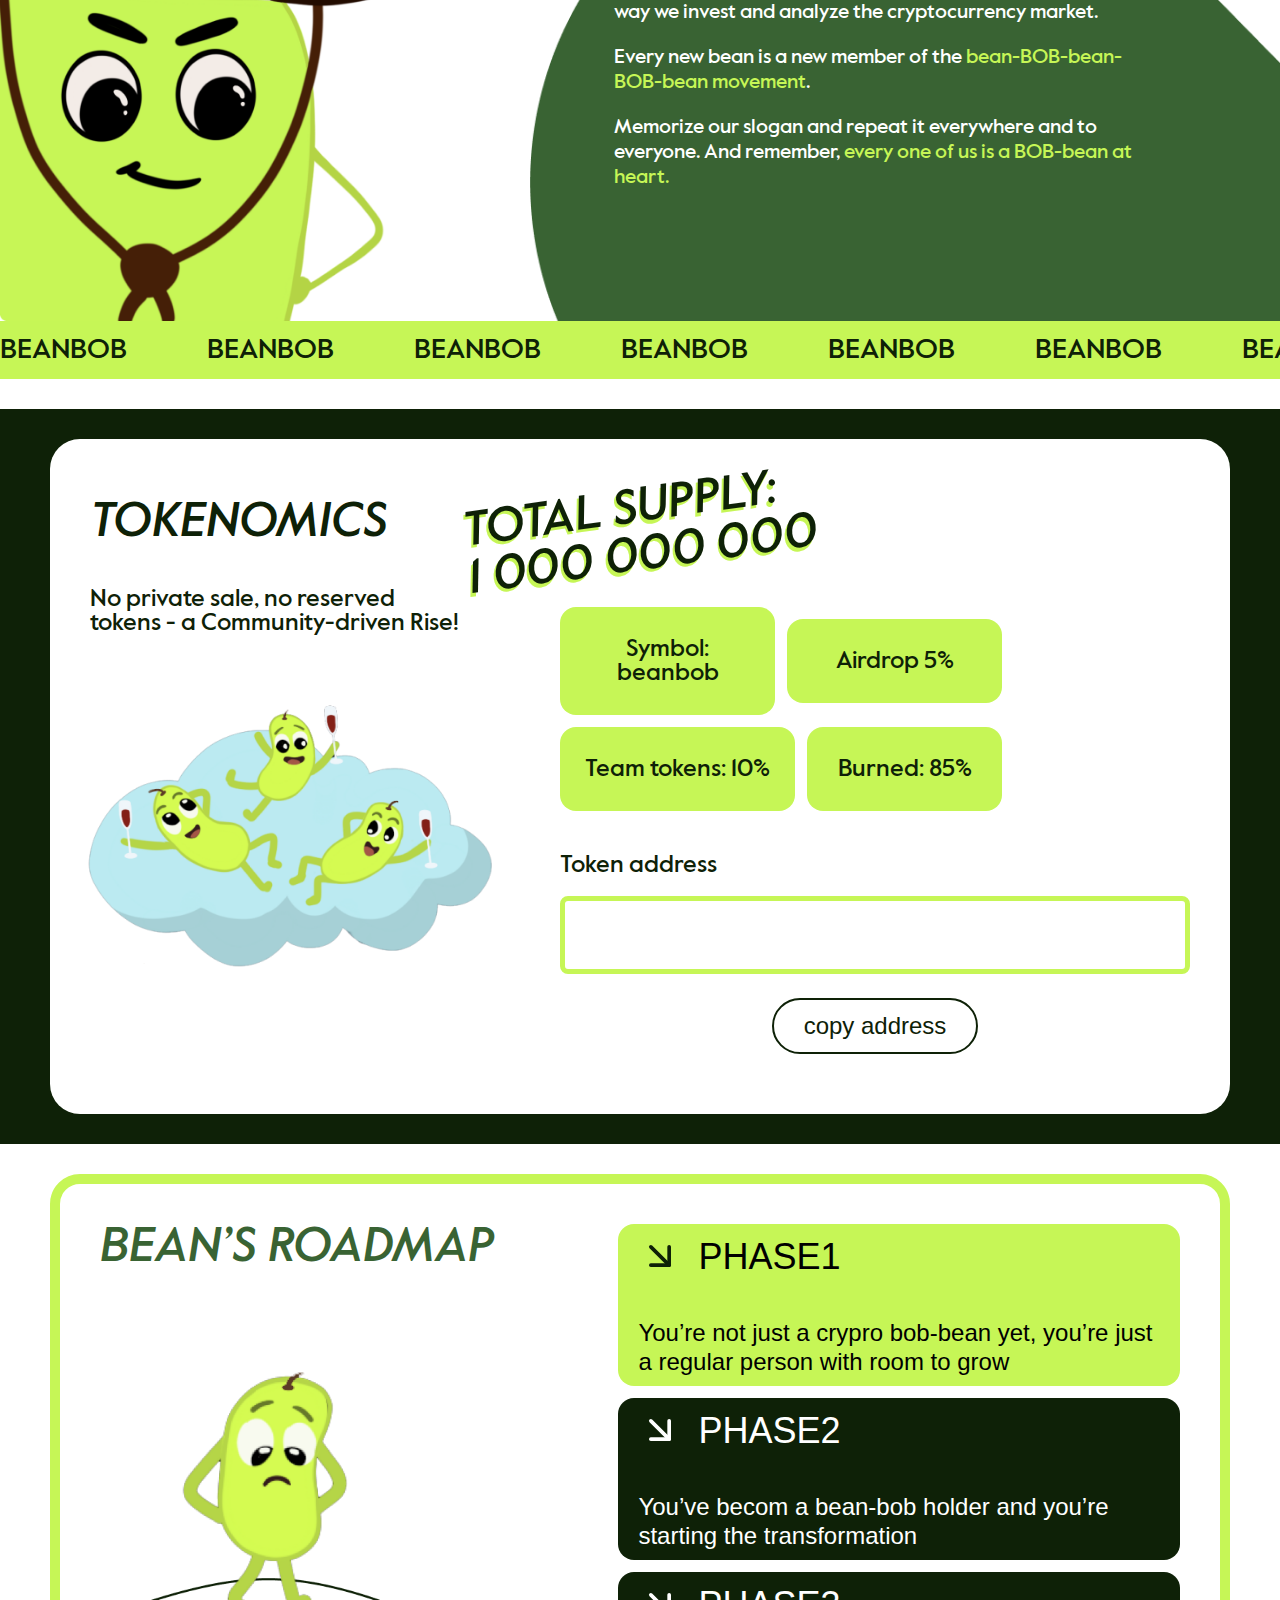
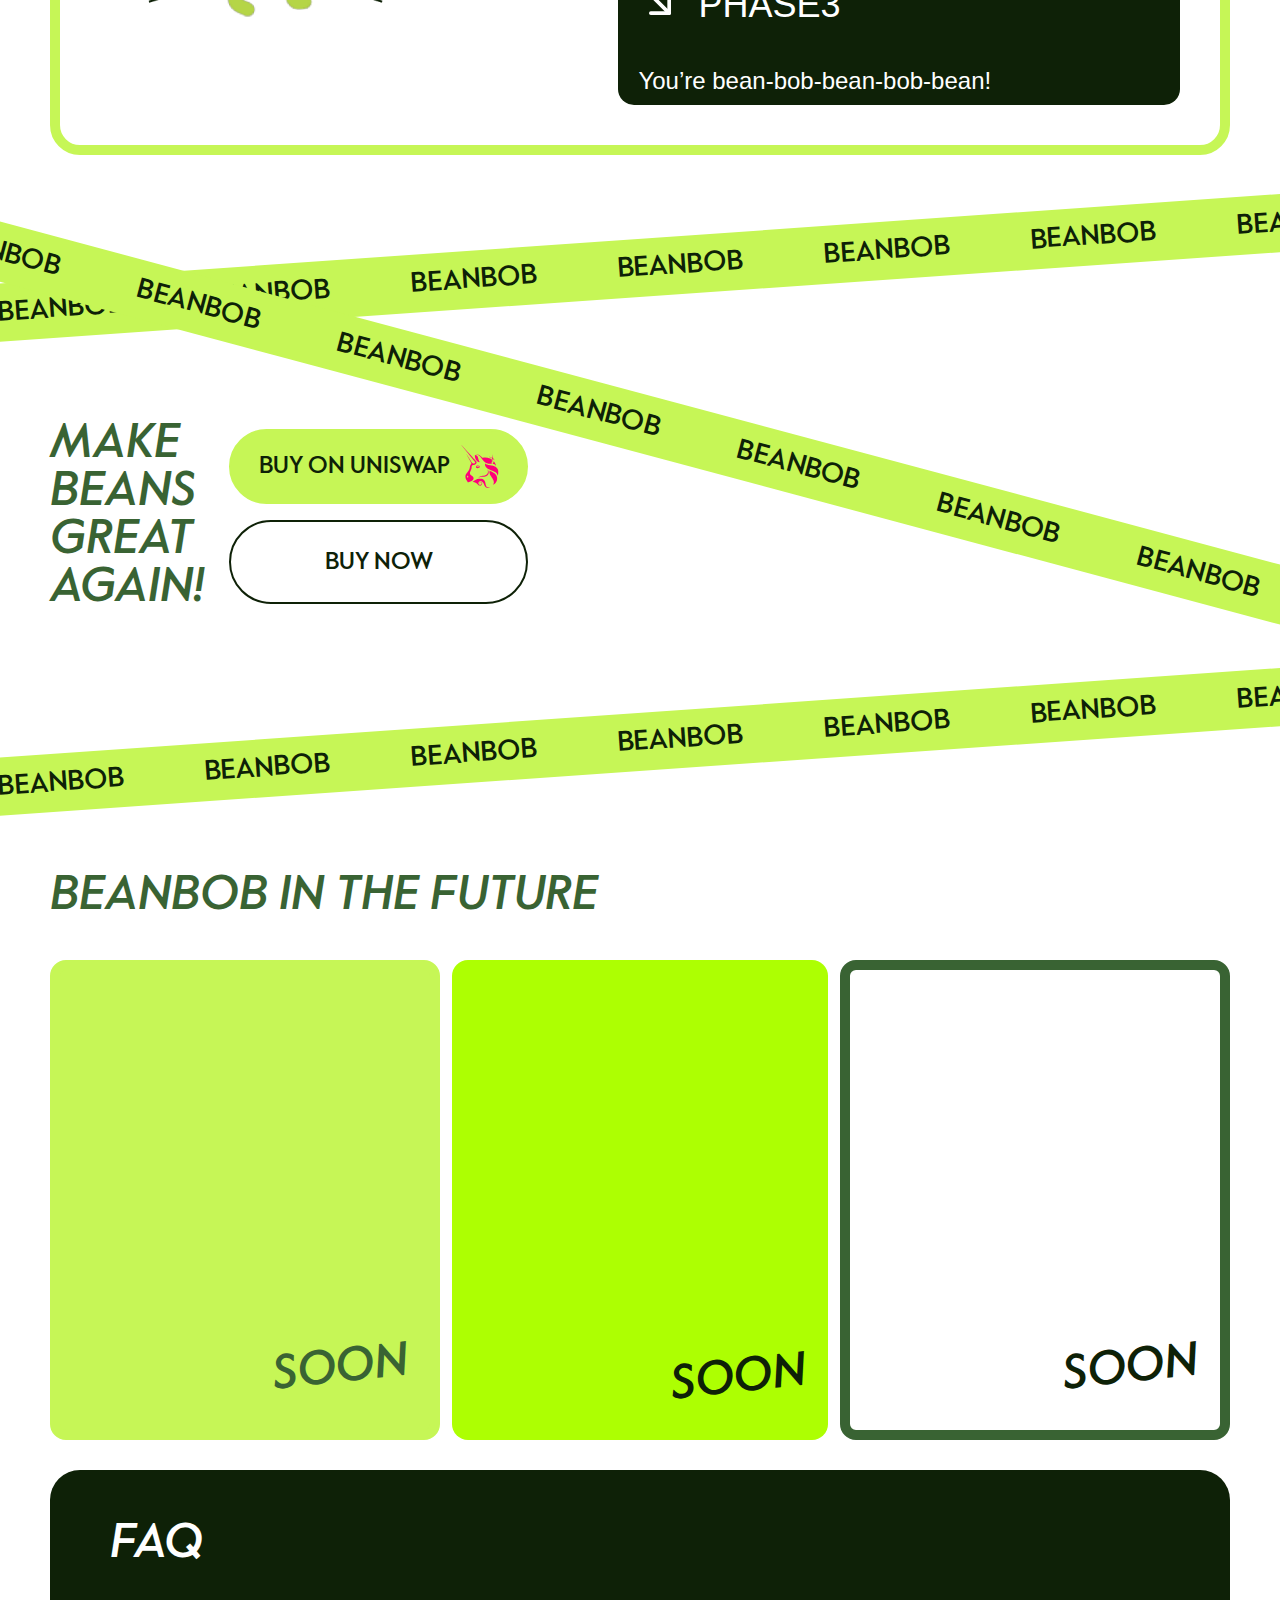
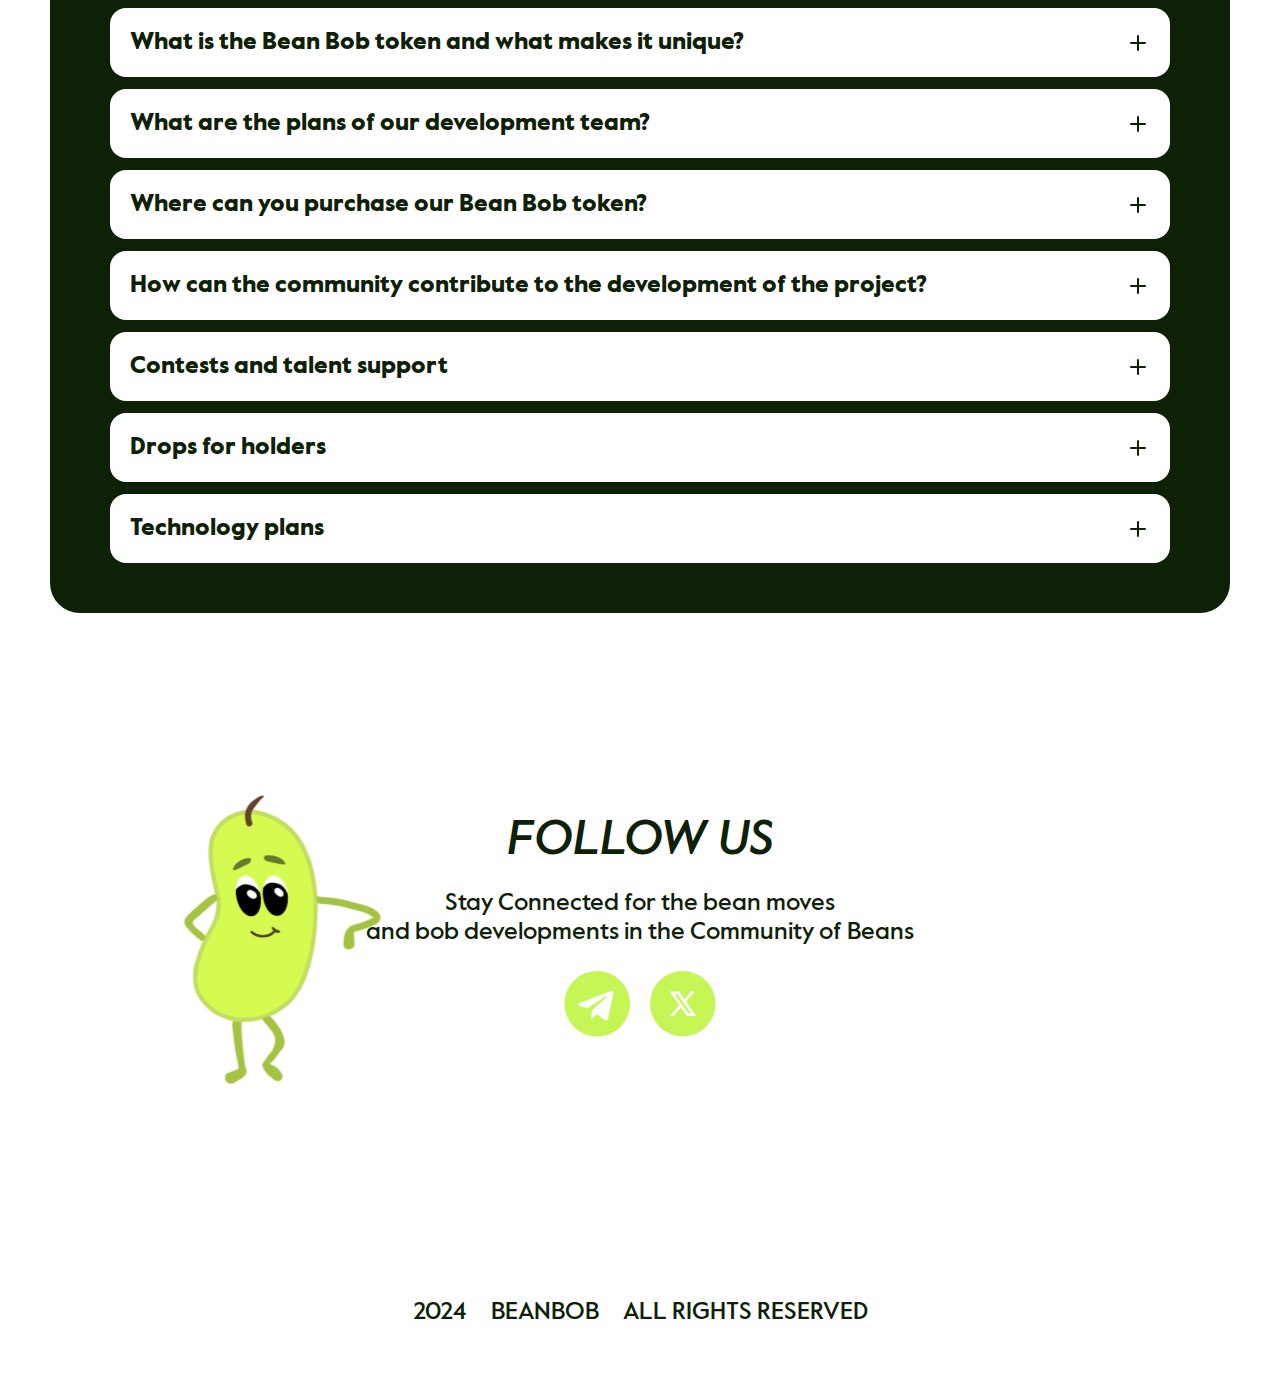
==== commit 2bf64149: "fixed links" ====
--- a/index.html
+++ b/index.html
@@ -3,7 +3,8 @@
 <head>
     <meta charset="UTF-8">
     <meta name="viewport" content="width=device-width, initial-scale=1.0">
-    <title>Title</title>
+    <link rel="shortcut icon" href="./images/logo.svg" type="image/x-icon">
+    <title>BEAN-BOB</title>
     <!-- Fonts -->
     <link rel="stylesheet" href="font/Gilroy/stylesheet.css">
     <link rel="stylesheet" href="font/Sf-ui-display/stylesheet.css">
@@ -142,14 +143,14 @@
                         <h2 class="partners-title">partners</h2>
 
                         <div class="partners-logo">
-                            <a href="#!" class="partners-logo-link"><img src="images/partners-logo1.svg" alt=""></a>
-                            <a href="#!" class="partners-logo-link">
+                            <a href="https://dexscreener.com/base" target="_blank" class="partners-logo-link"><img src="images/partners-logo1.svg" alt=""></a>
+                            <a href="https://app.uniswap.org/" target="_blank" class="partners-logo-link">
                                 <img src="images/partners-logo2.svg" alt="" class="partners-logo-img">
                             </a>
                             <a href="#!" class="partners-logo-link">
                                 <img src="images/partners-logo3.svg" alt="" class="partners-logo-img">
                             </a>
-                            <a href="#!" class="partners-logo-link"><img src="images/partners-logo4.svg" alt=""></a>
+                            <a href="https://www.dextools.io/app/en/pairs" target="_blank" class="partners-logo-link"><img src="images/partners-logo4.svg" alt=""></a>
                         </div>
                     </div>
                 </div>
@@ -580,7 +581,7 @@
         <!-- Footer end -->
 
         <!-- Modal -->
-        <section class="modal">
+        <!-- <section class="modal">
             <div class="modal__bg"></div>
             <div class="modal__content">
                 <div class="container">
@@ -589,7 +590,7 @@
                     <button class="play_music raydium-btn">Продолжать</button>
                 </div>
             </div>
-        </section>
+        </section> -->
         <!-- Modal end -->
 
     </div>
--- a/css/style.css
+++ b/css/style.css
@@ -549,7 +549,8 @@
 }
 .token-block .token-block-title{
     position: relative;
-    margin-left: -85px;
+    margin-left: -95px;
+    transform: translateY(-15px);
 }
 .token-block .token-block-title h2{
     font-style: italic;
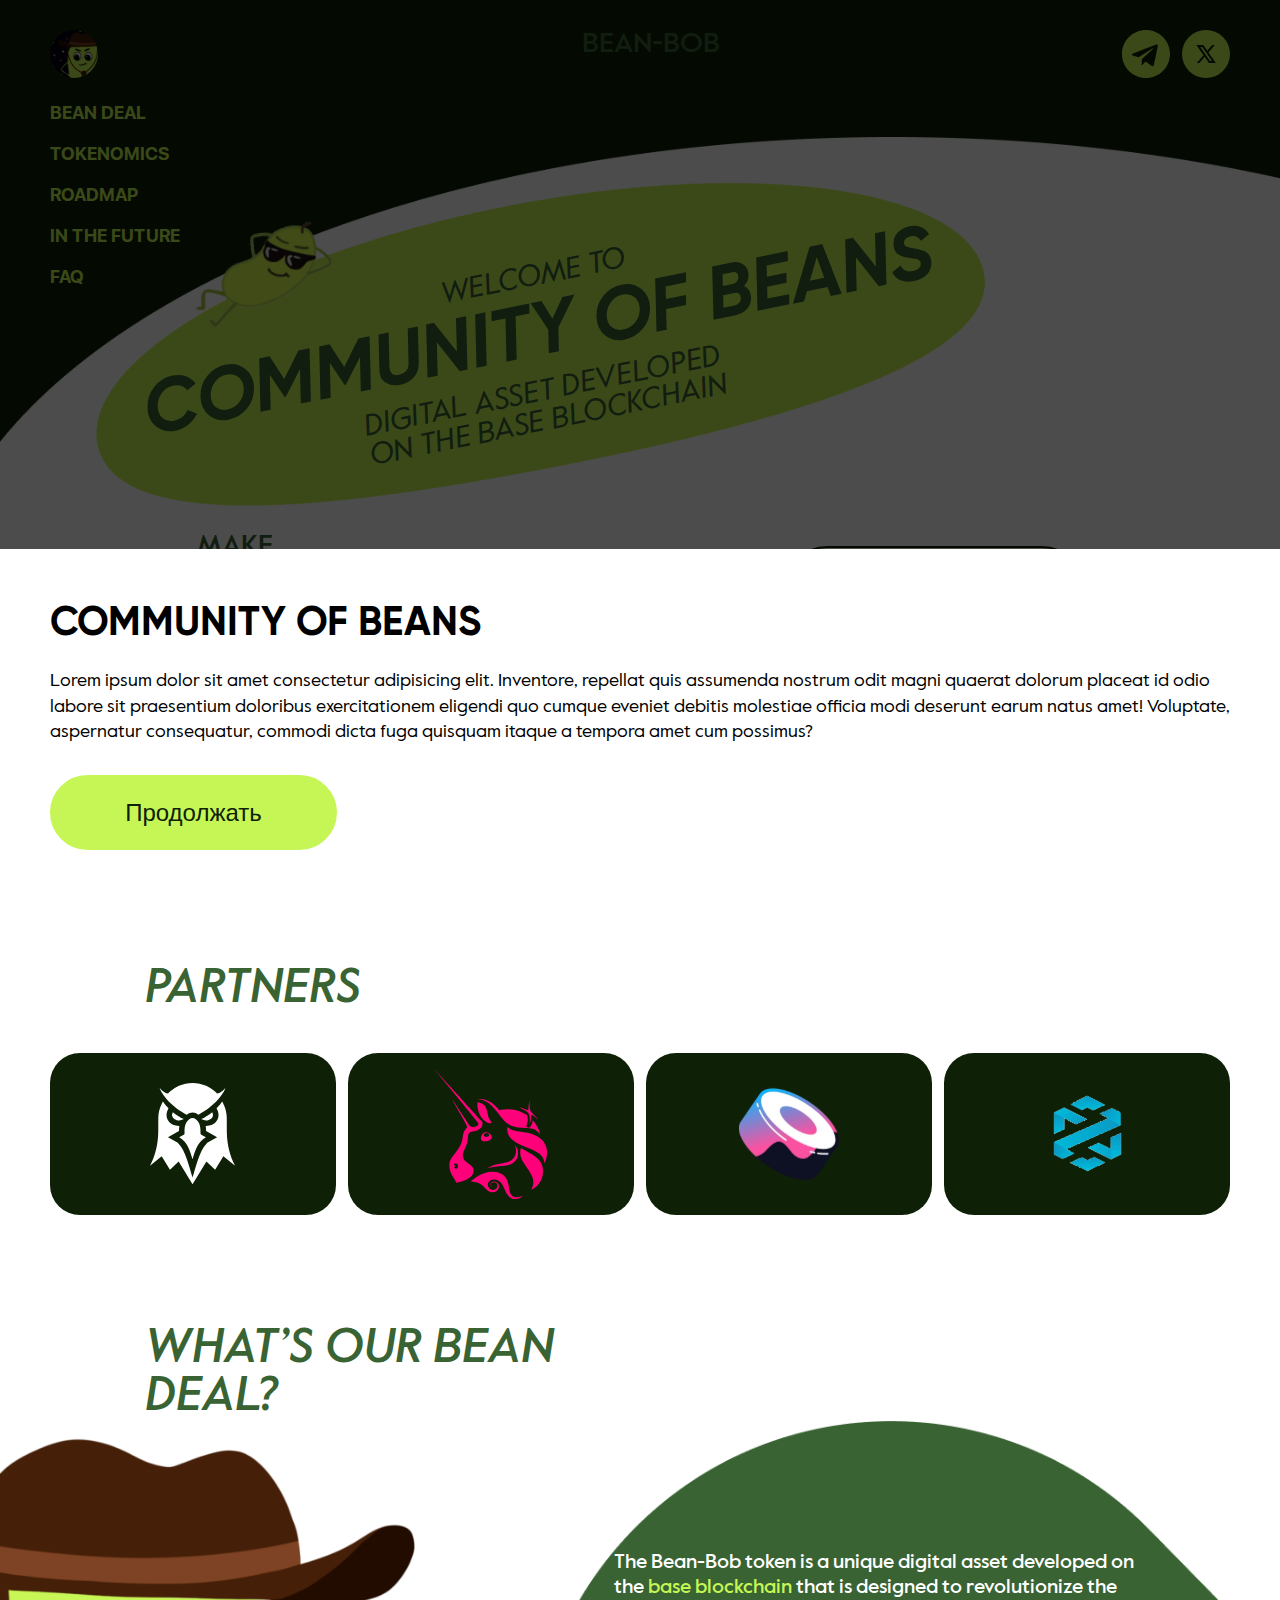
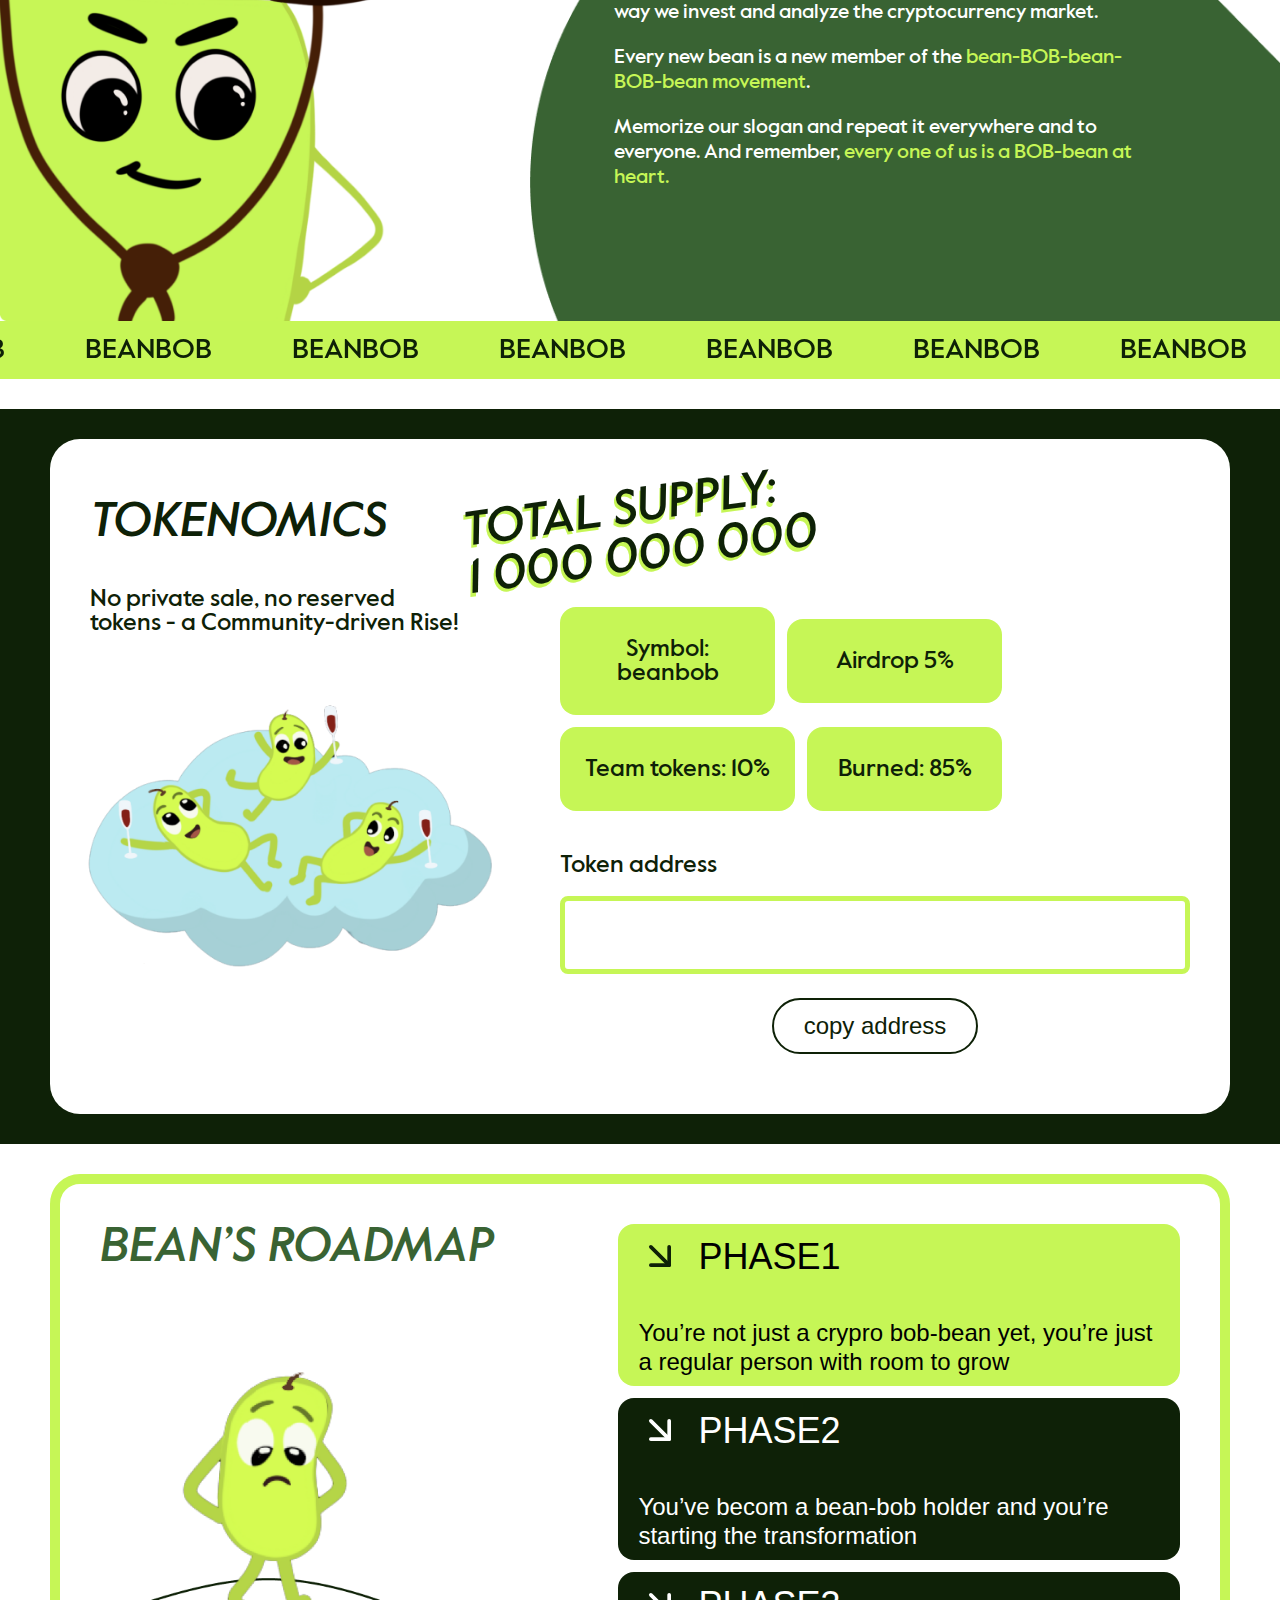
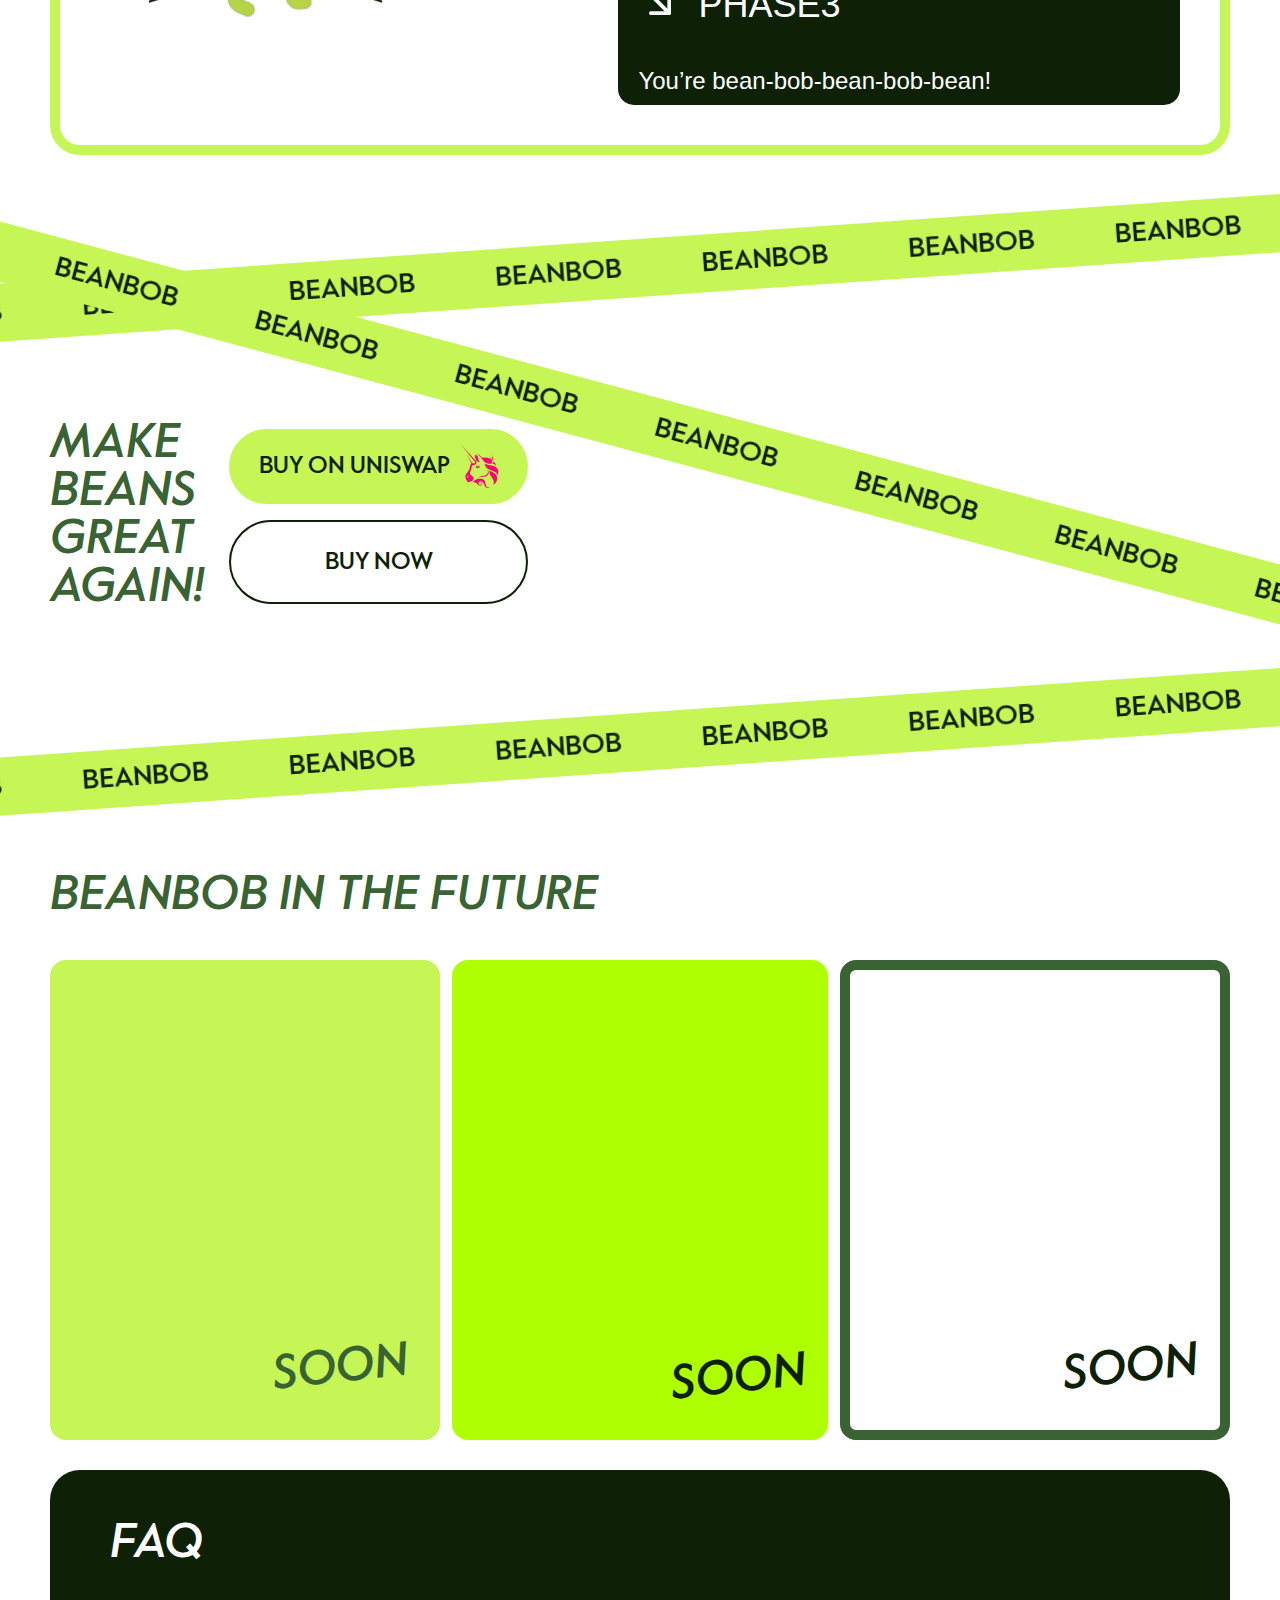
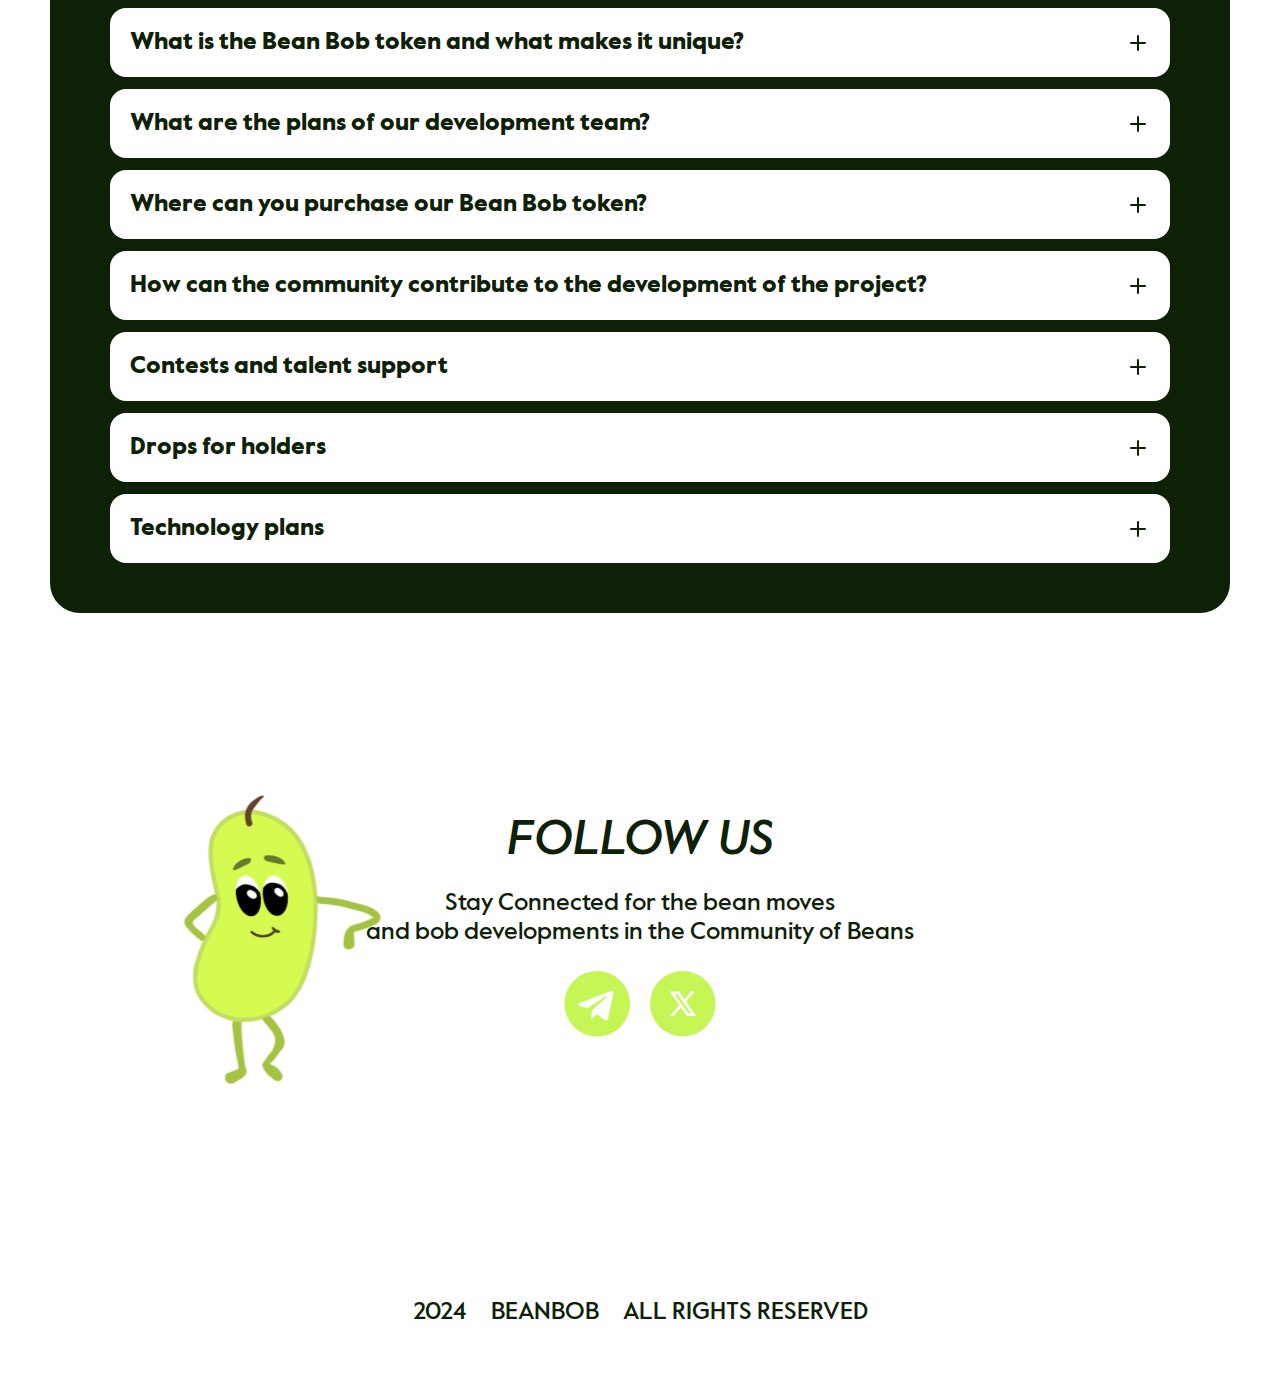
==== commit c4d5f61a: "fixed modal" ====
--- a/index.html
+++ b/index.html
@@ -581,7 +581,7 @@
         <!-- Footer end -->
 
         <!-- Modal -->
-        <!-- <section class="modal">
+        <section class="modal">
             <div class="modal__bg"></div>
             <div class="modal__content">
                 <div class="container">
@@ -590,7 +590,7 @@
                     <button class="play_music raydium-btn">Продолжать</button>
                 </div>
             </div>
-        </section> -->
+        </section>
         <!-- Modal end -->
 
     </div>
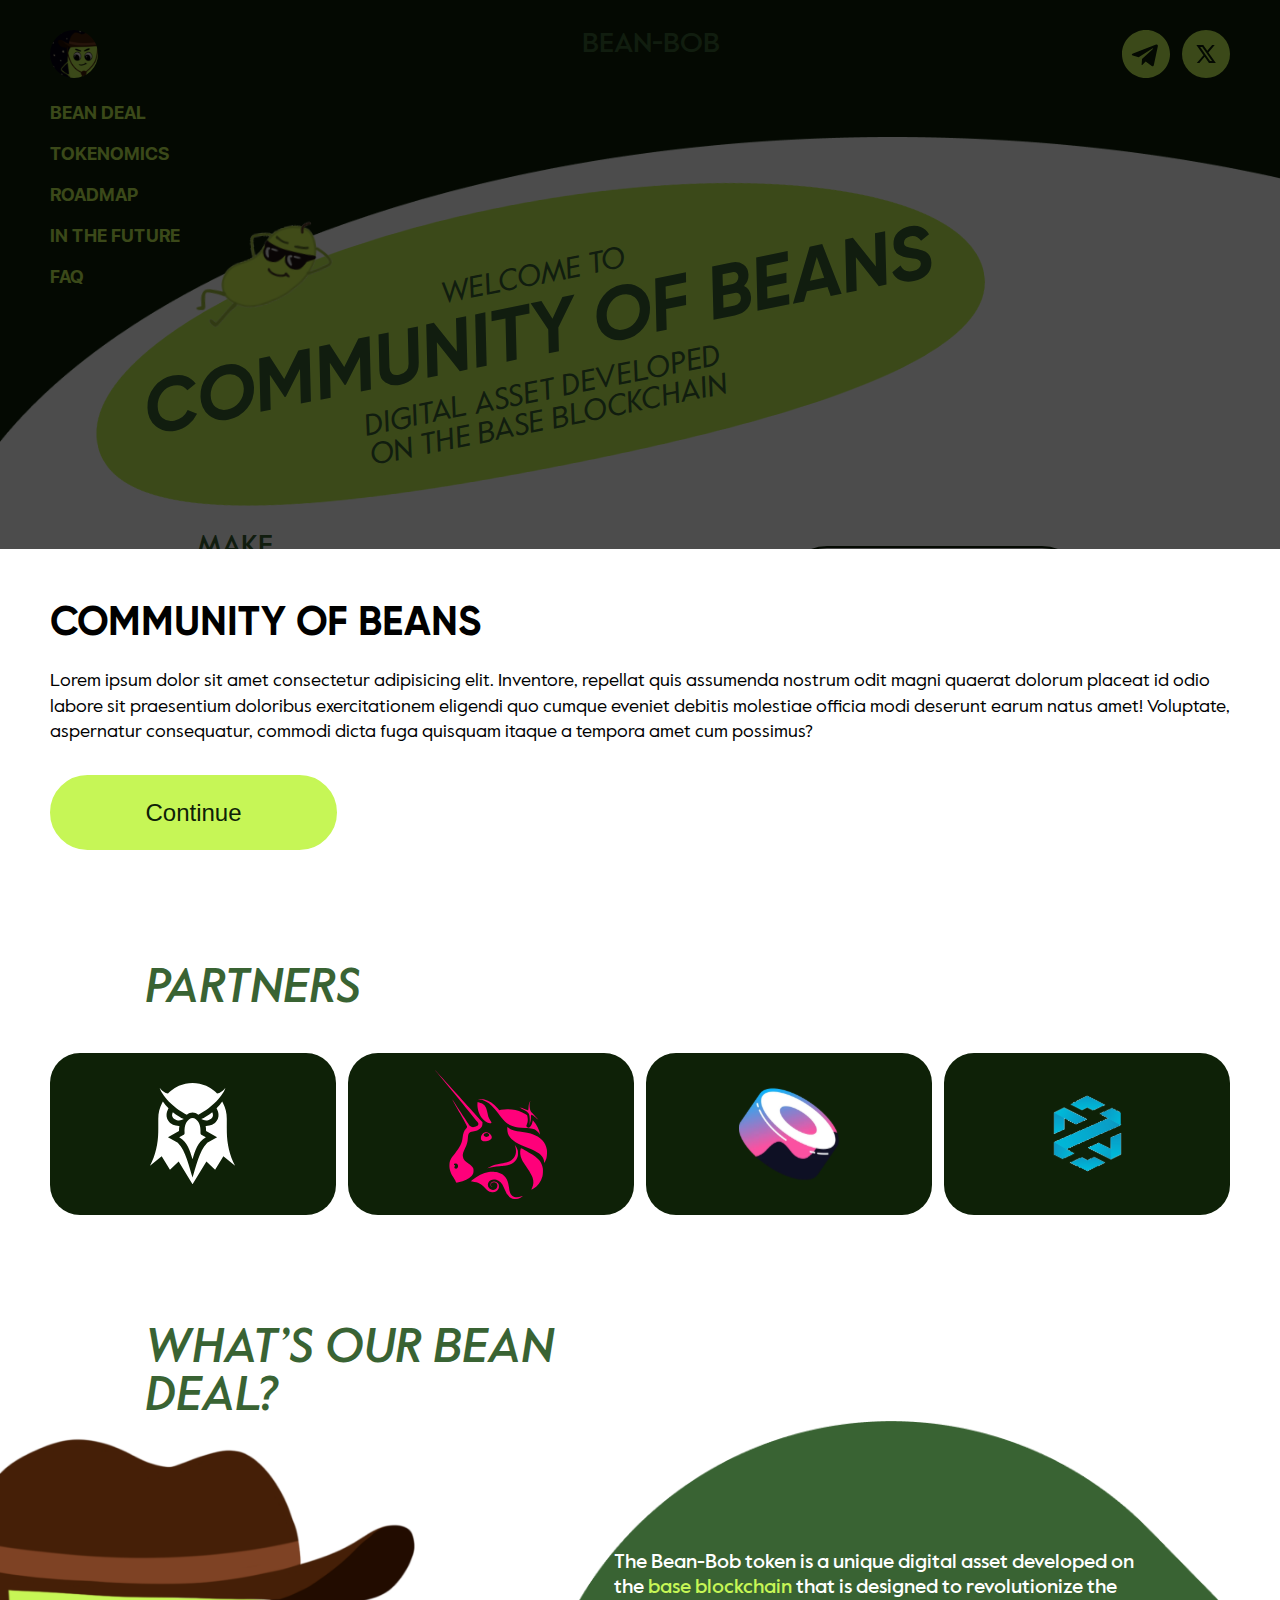
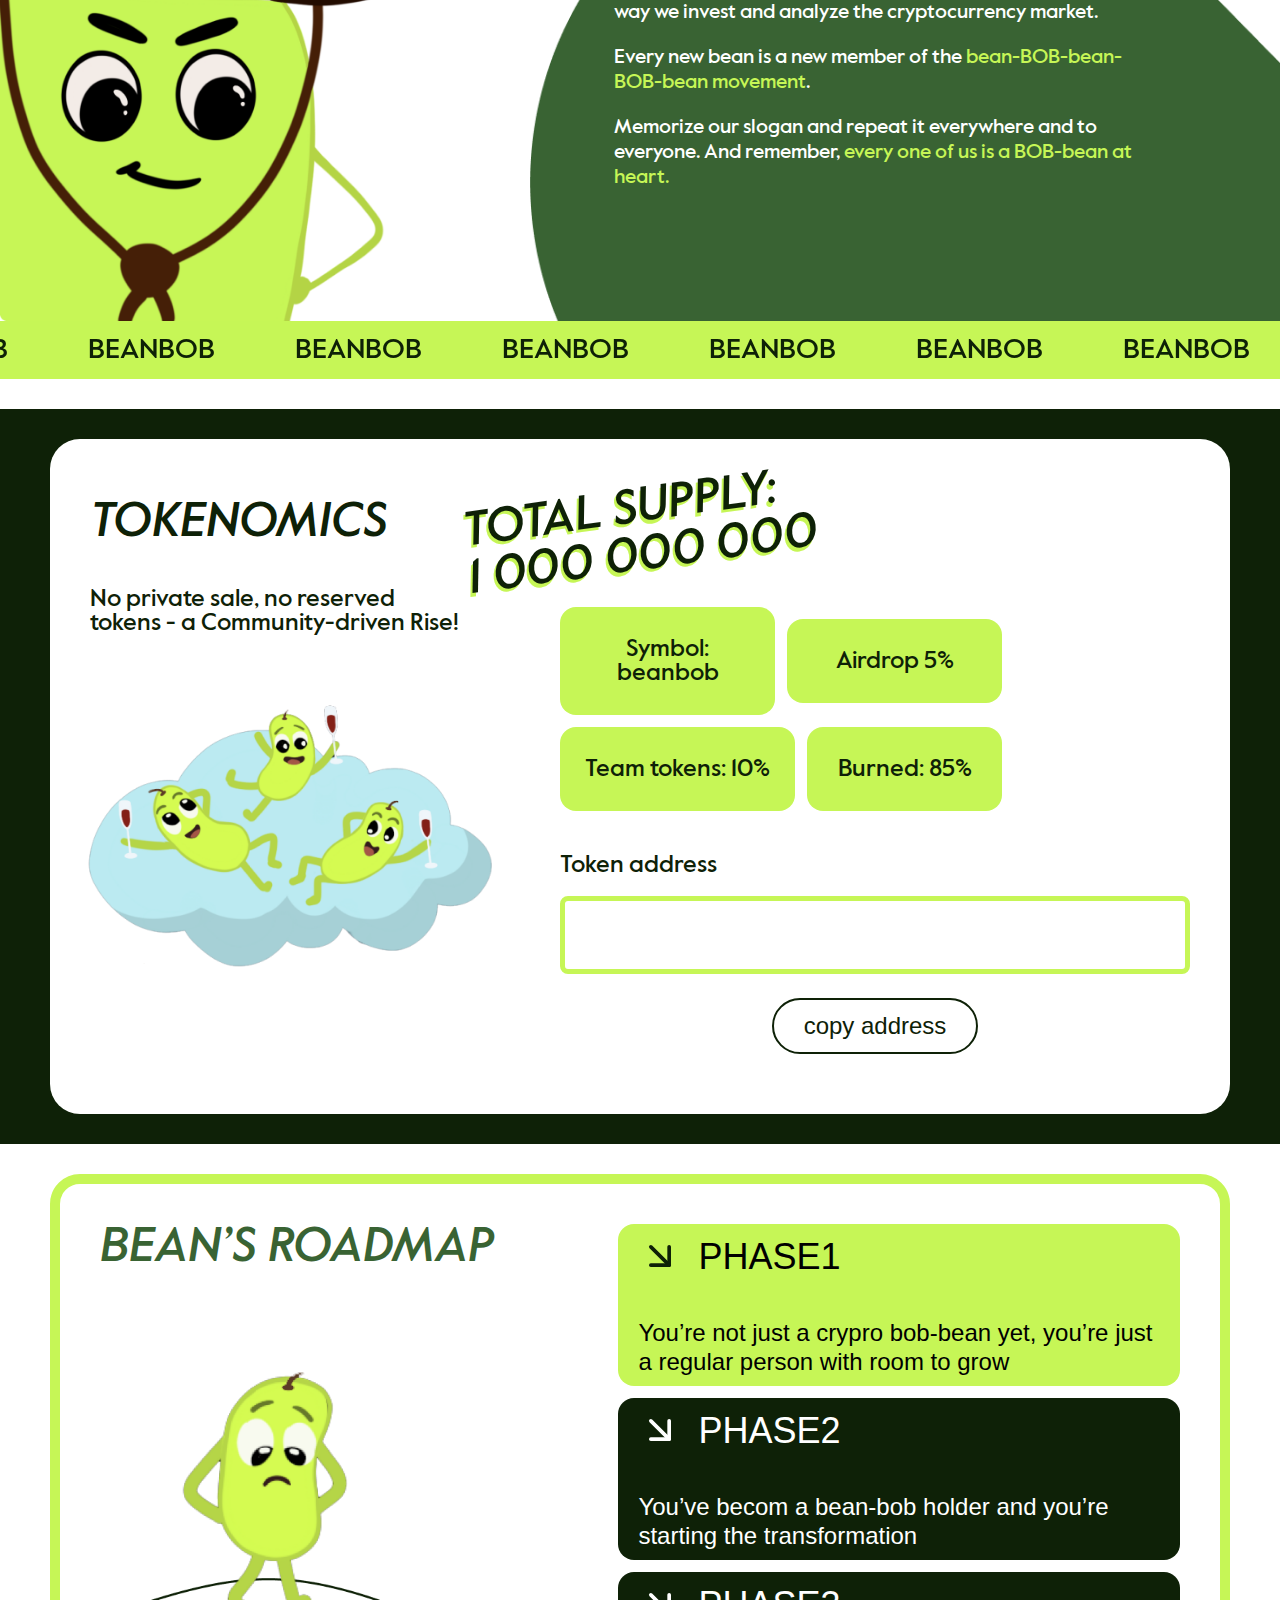
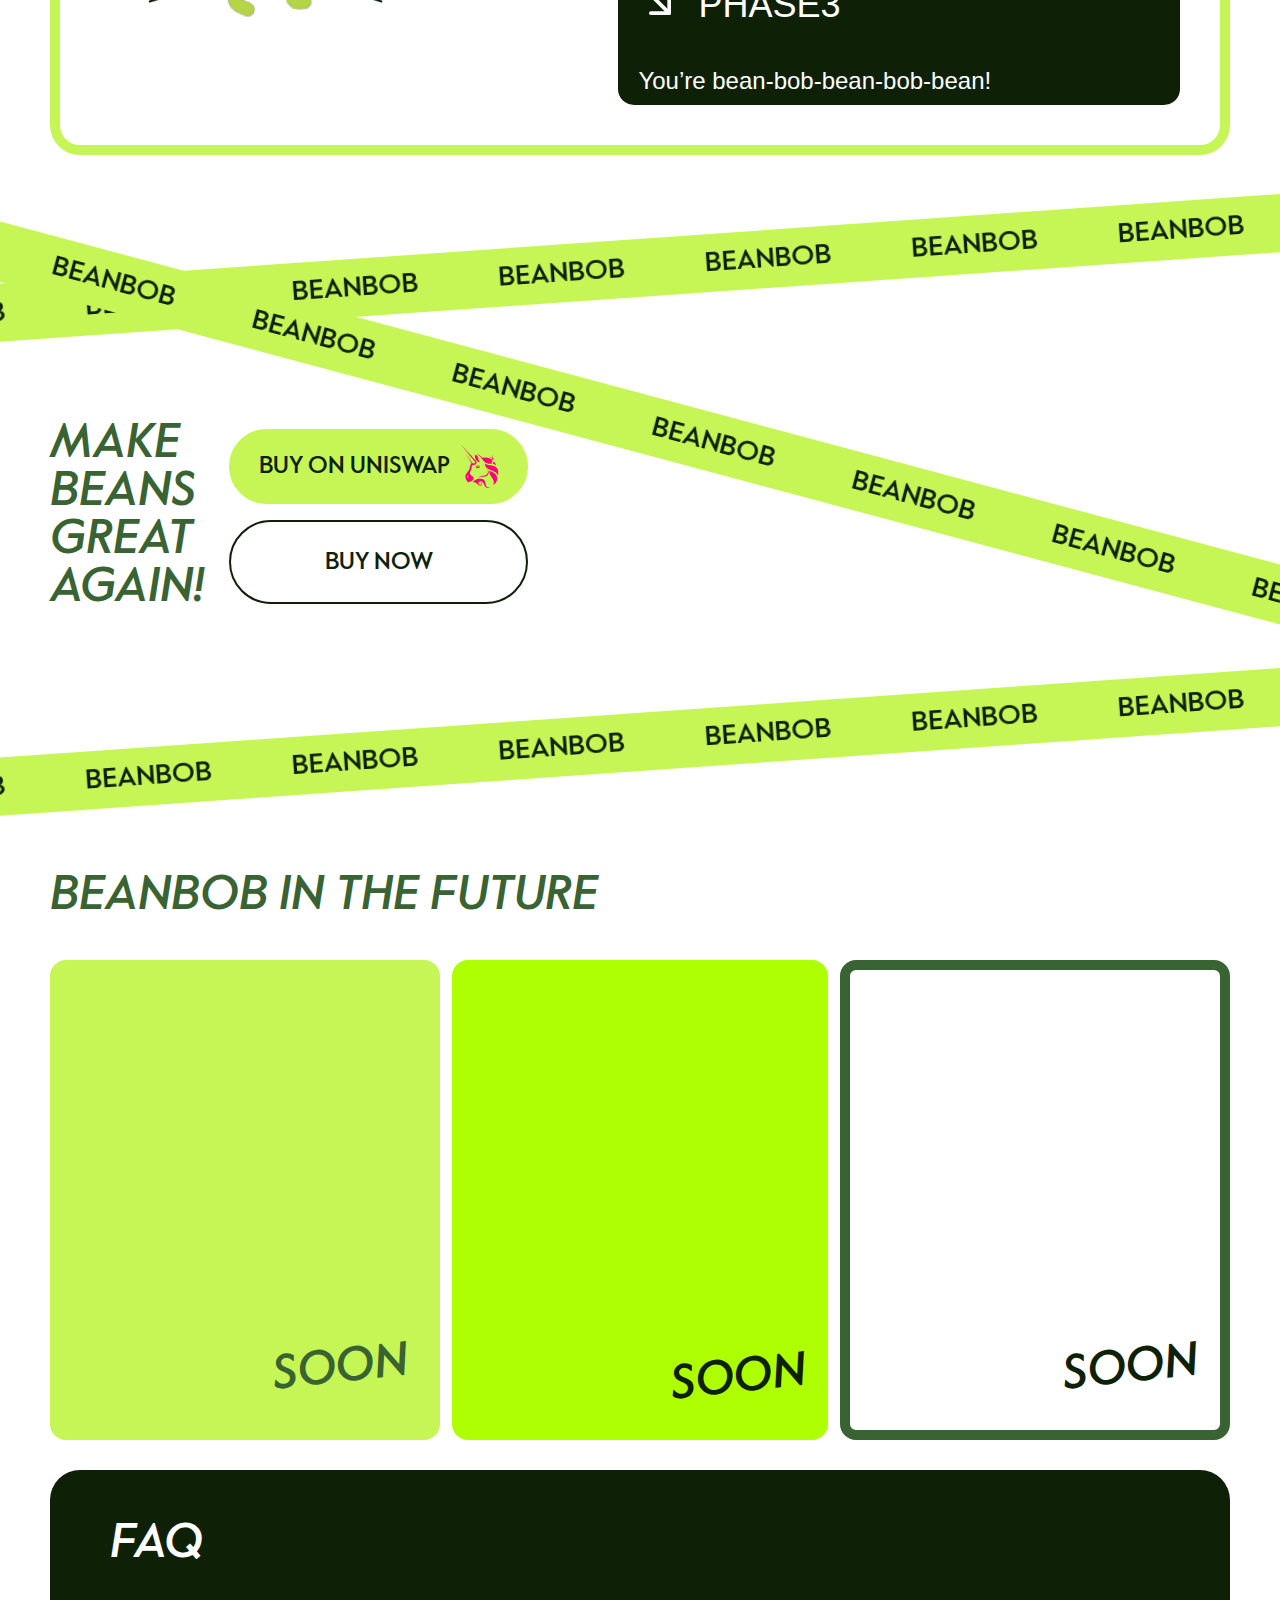
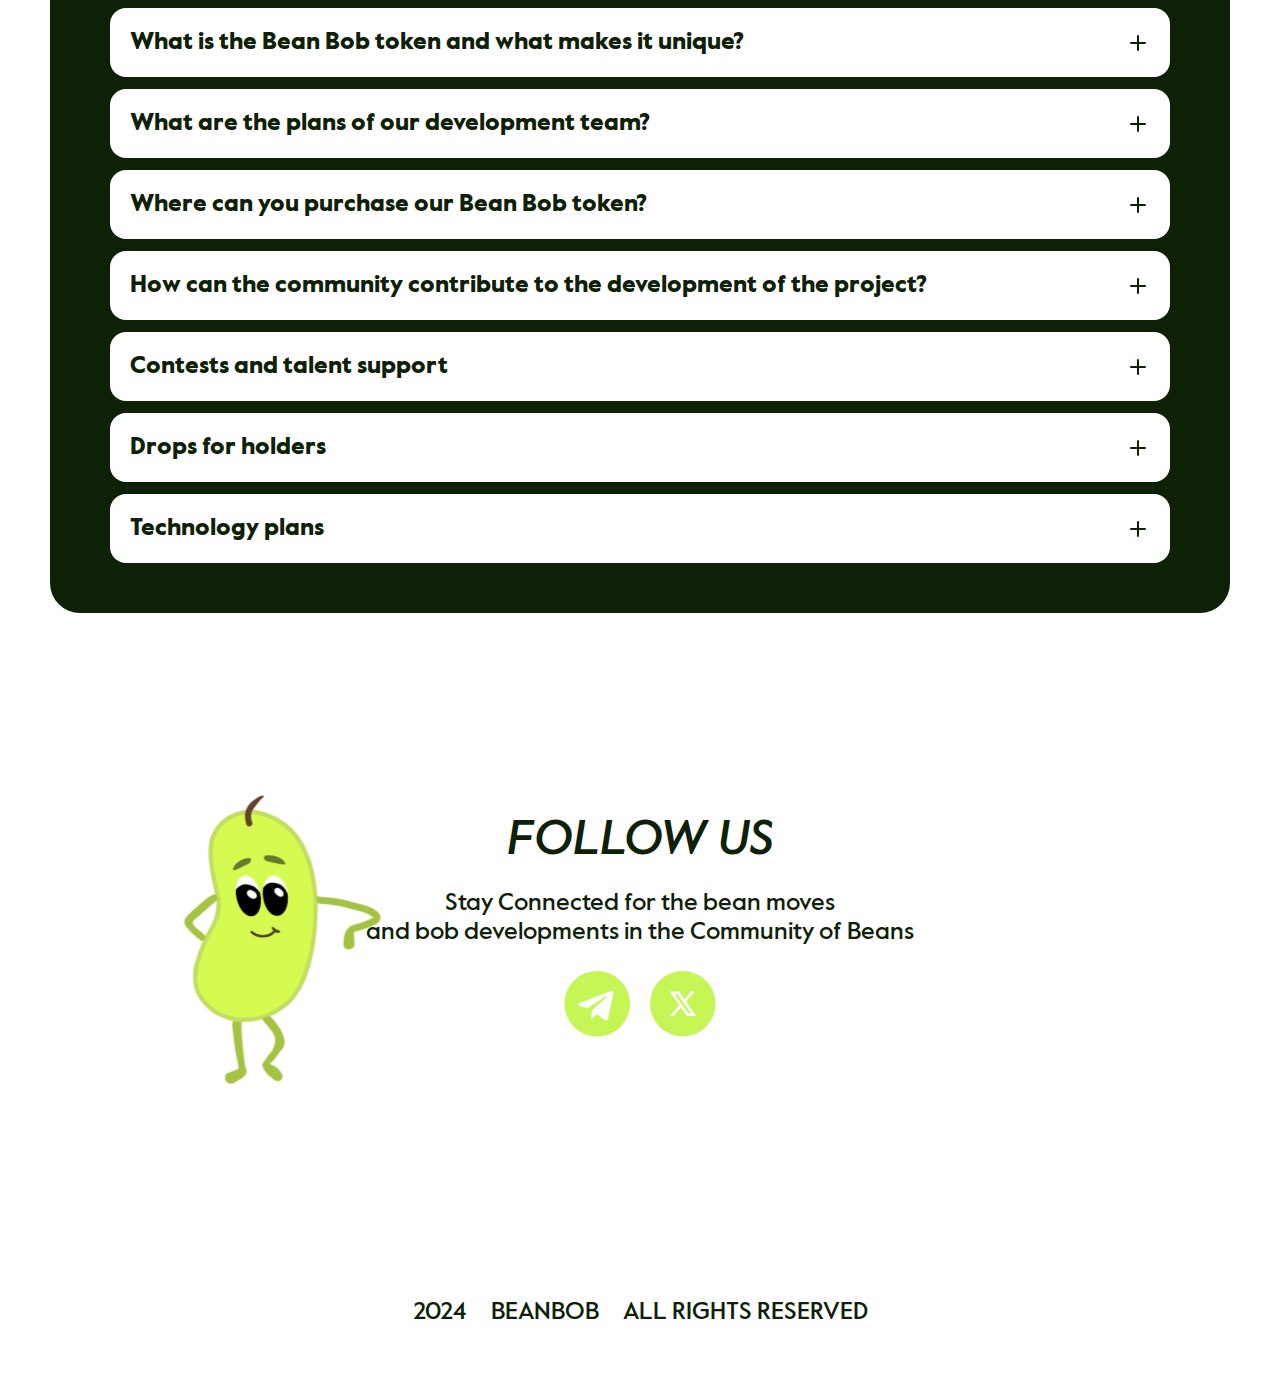
==== commit 44c9c0db: "fixed language" ====
--- a/index.html
+++ b/index.html
@@ -587,7 +587,7 @@
                 <div class="container">
                     <h2>cOMMUNITY OF BEans</h2>
                     <p>Lorem ipsum dolor sit amet consectetur adipisicing elit. Inventore, repellat quis assumenda nostrum odit magni quaerat dolorum placeat id odio labore sit praesentium doloribus exercitationem eligendi quo cumque eveniet debitis molestiae officia modi deserunt earum natus amet! Voluptate, aspernatur consequatur, commodi dicta fuga quisquam itaque a tempora amet cum possimus?</p>
-                    <button class="play_music raydium-btn">Продолжать</button>
+                    <button class="play_music raydium-btn">Continue</button>
                 </div>
             </div>
         </section>
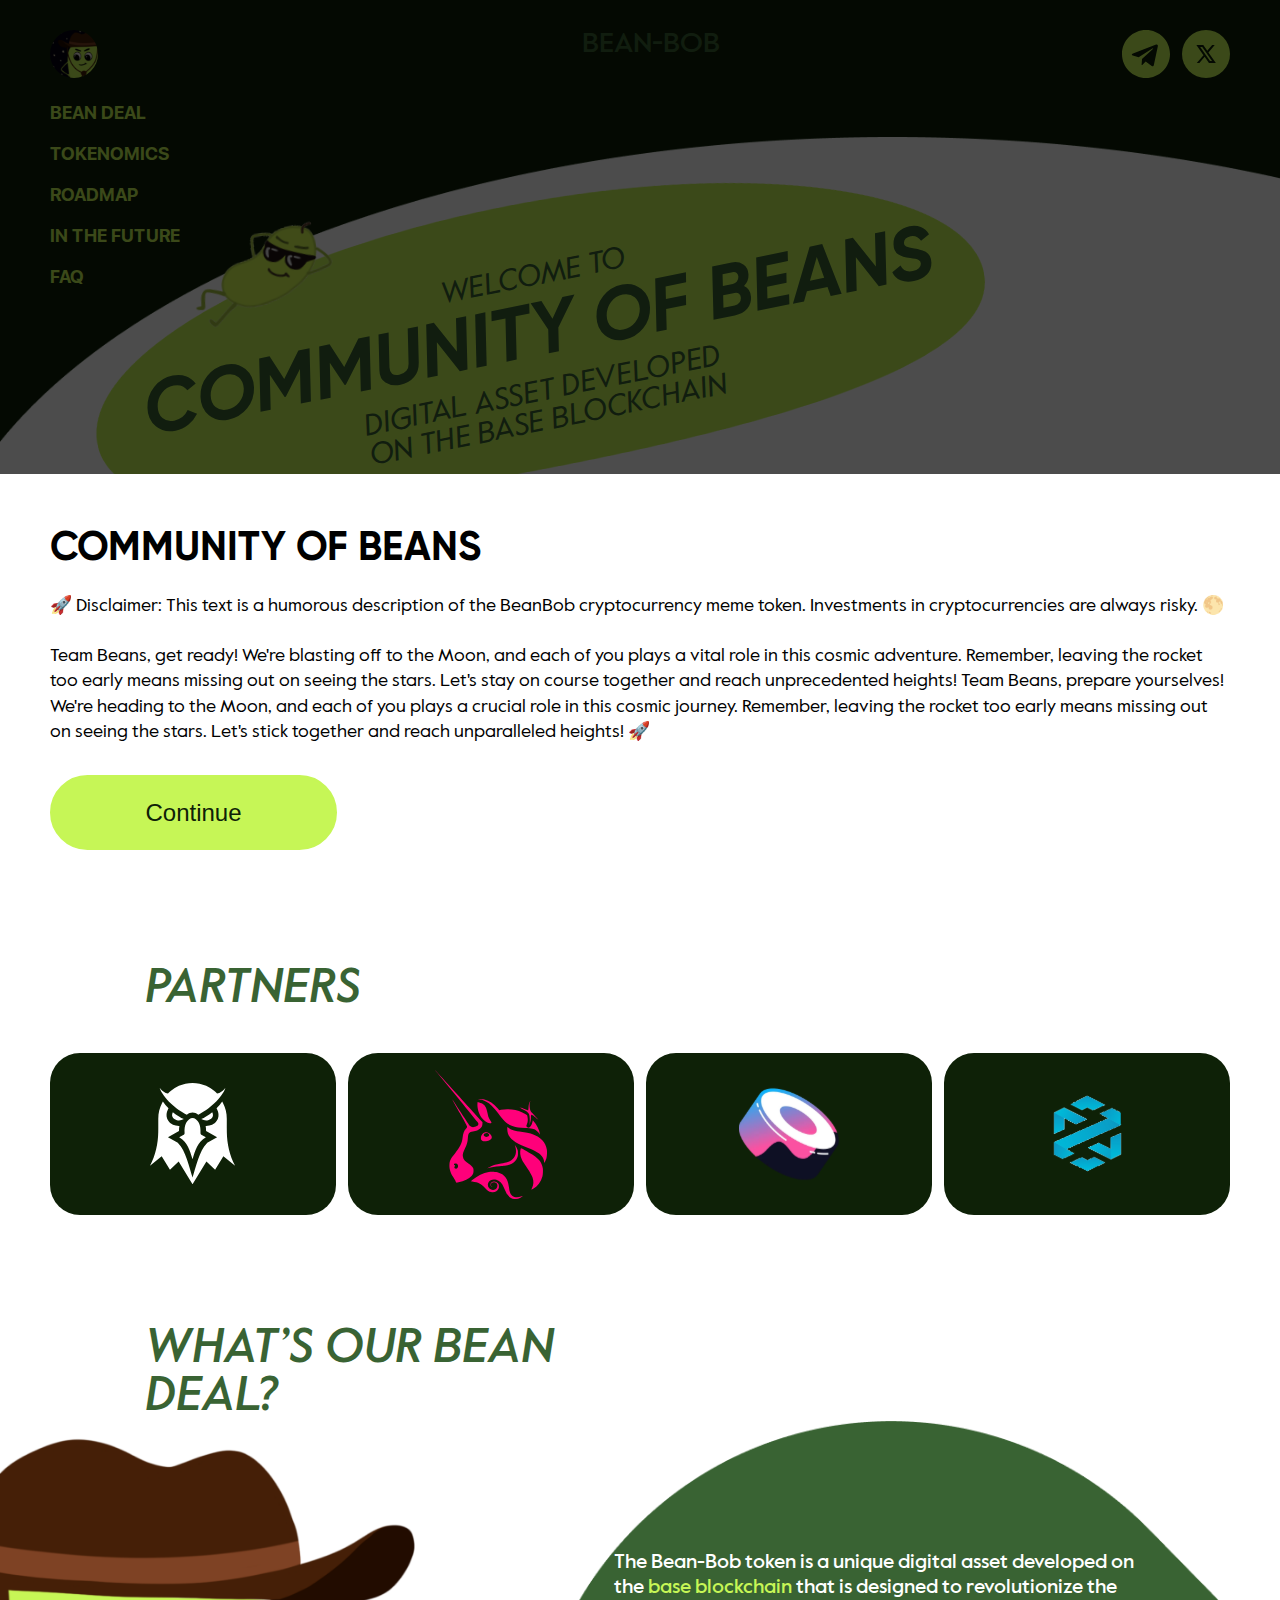
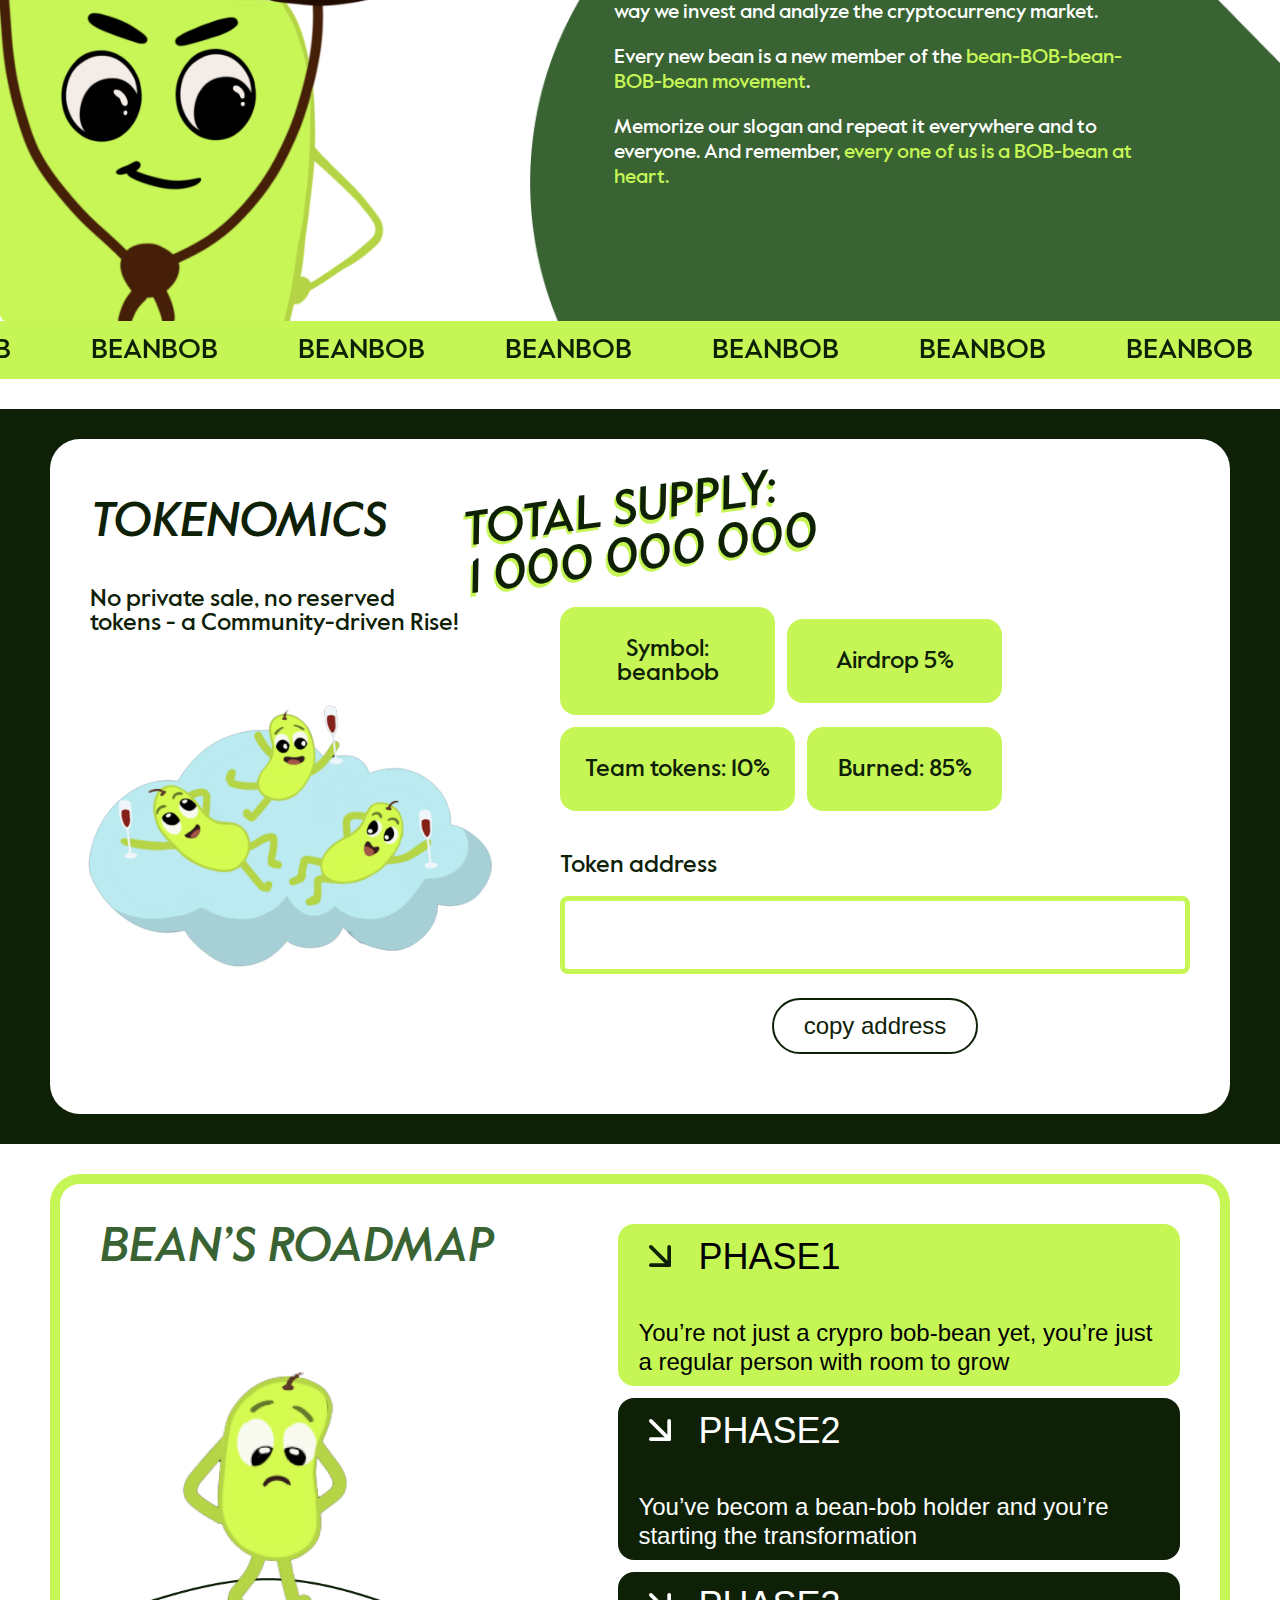
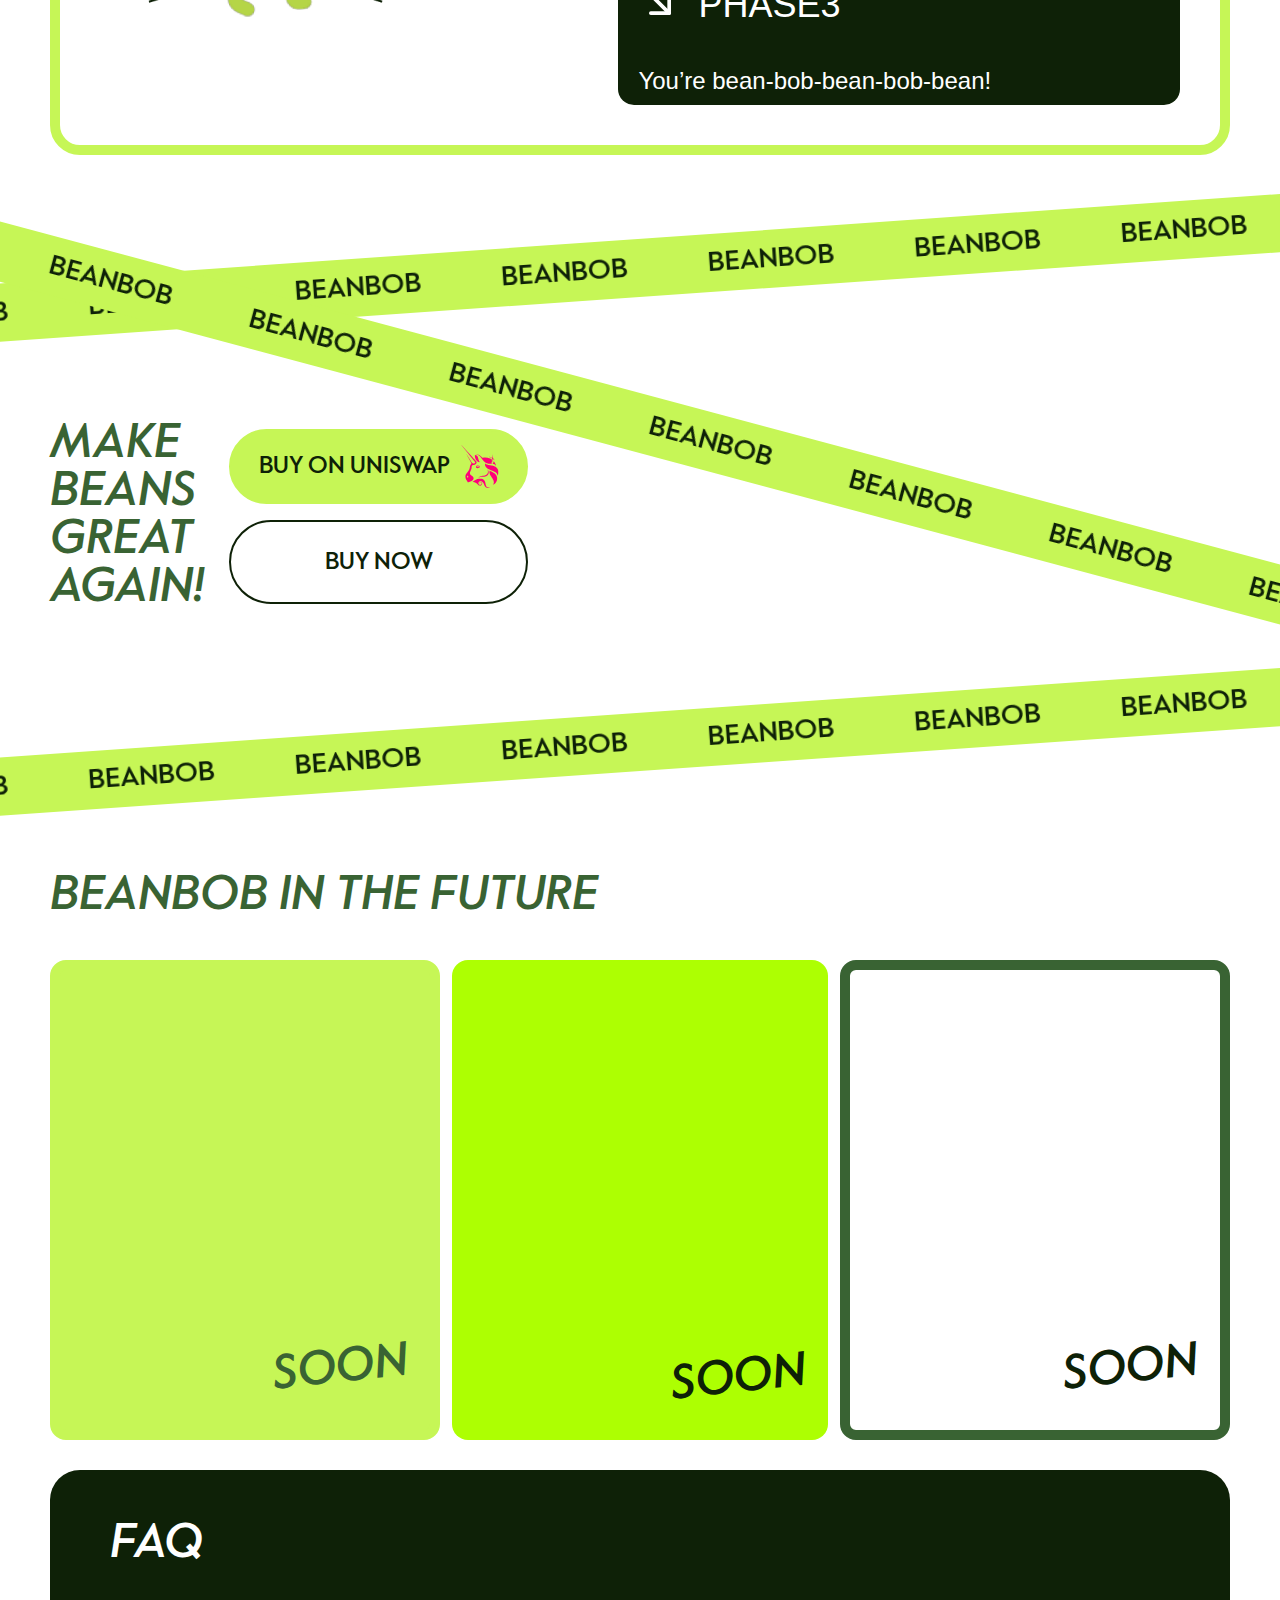
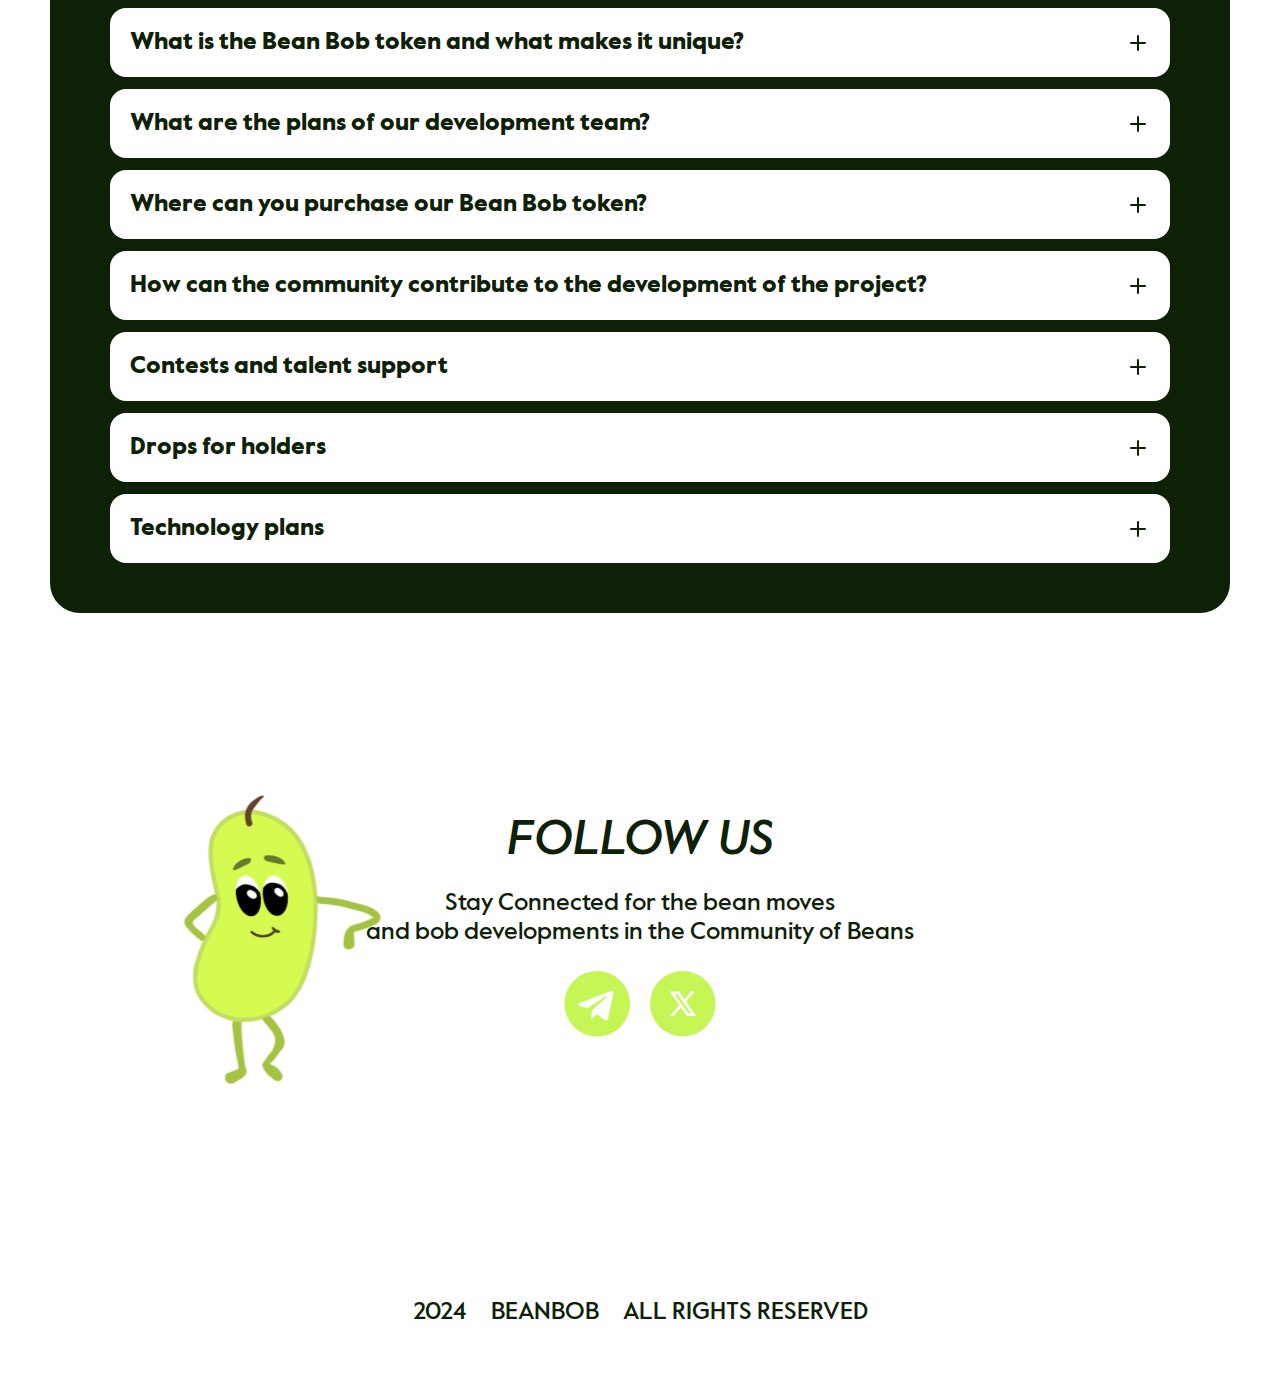
==== commit 27d76771: "fixed text" ====
--- a/index.html
+++ b/index.html
@@ -586,7 +586,11 @@
             <div class="modal__content">
                 <div class="container">
                     <h2>cOMMUNITY OF BEans</h2>
-                    <p>Lorem ipsum dolor sit amet consectetur adipisicing elit. Inventore, repellat quis assumenda nostrum odit magni quaerat dolorum placeat id odio labore sit praesentium doloribus exercitationem eligendi quo cumque eveniet debitis molestiae officia modi deserunt earum natus amet! Voluptate, aspernatur consequatur, commodi dicta fuga quisquam itaque a tempora amet cum possimus?</p>
+                    <p>
+                        🚀 Disclaimer: This text is a humorous description of the BeanBob cryptocurrency meme token. Investments in cryptocurrencies are always risky. 🌕
+                        <br><br>
+                        Team Beans, get ready! We're blasting off to the Moon, and each of you plays a vital role in this cosmic adventure. Remember, leaving the rocket too early means missing out on seeing the stars. Let's stay on course together and reach unprecedented heights! Team Beans, prepare yourselves! We're heading to the Moon, and each of you plays a crucial role in this cosmic journey. Remember, leaving the rocket too early means missing out on seeing the stars. Let's stick together and reach unparalleled heights! 🚀
+                    </p>
                     <button class="play_music raydium-btn">Continue</button>
                 </div>
             </div>
